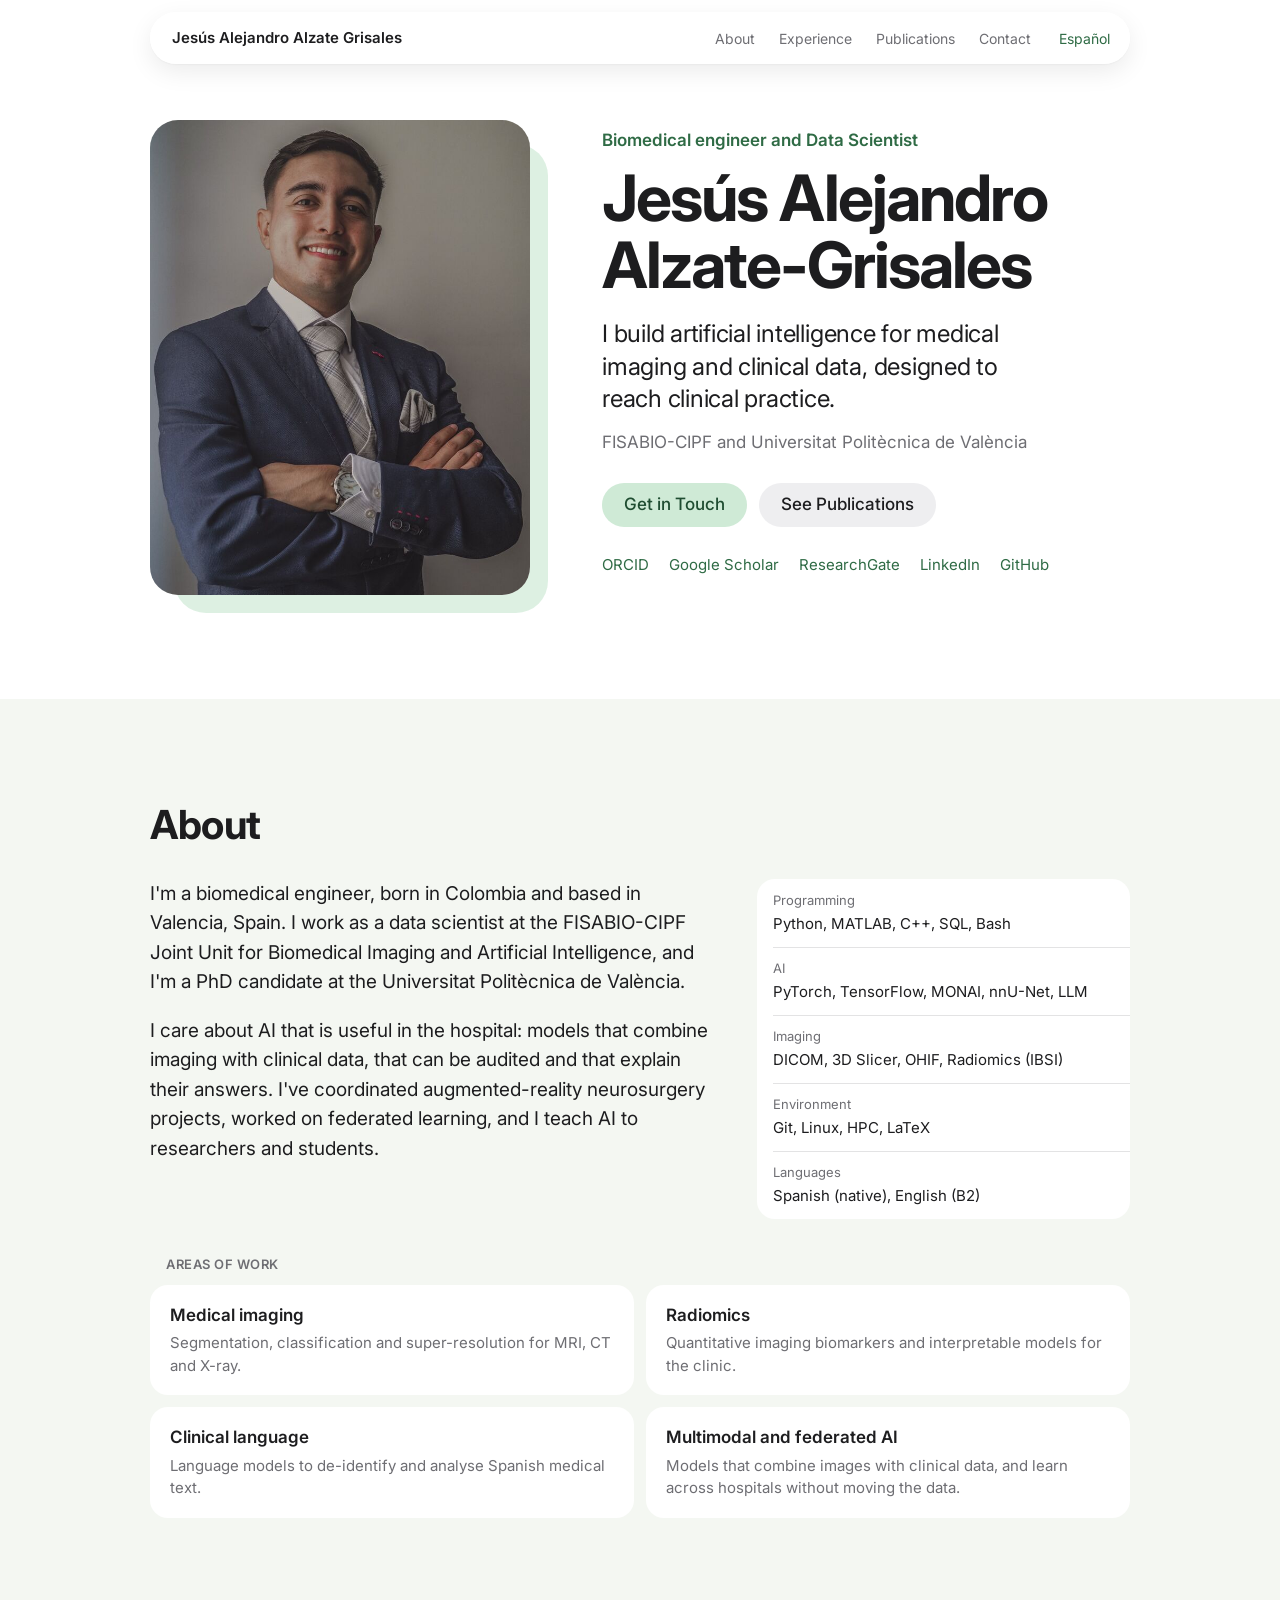
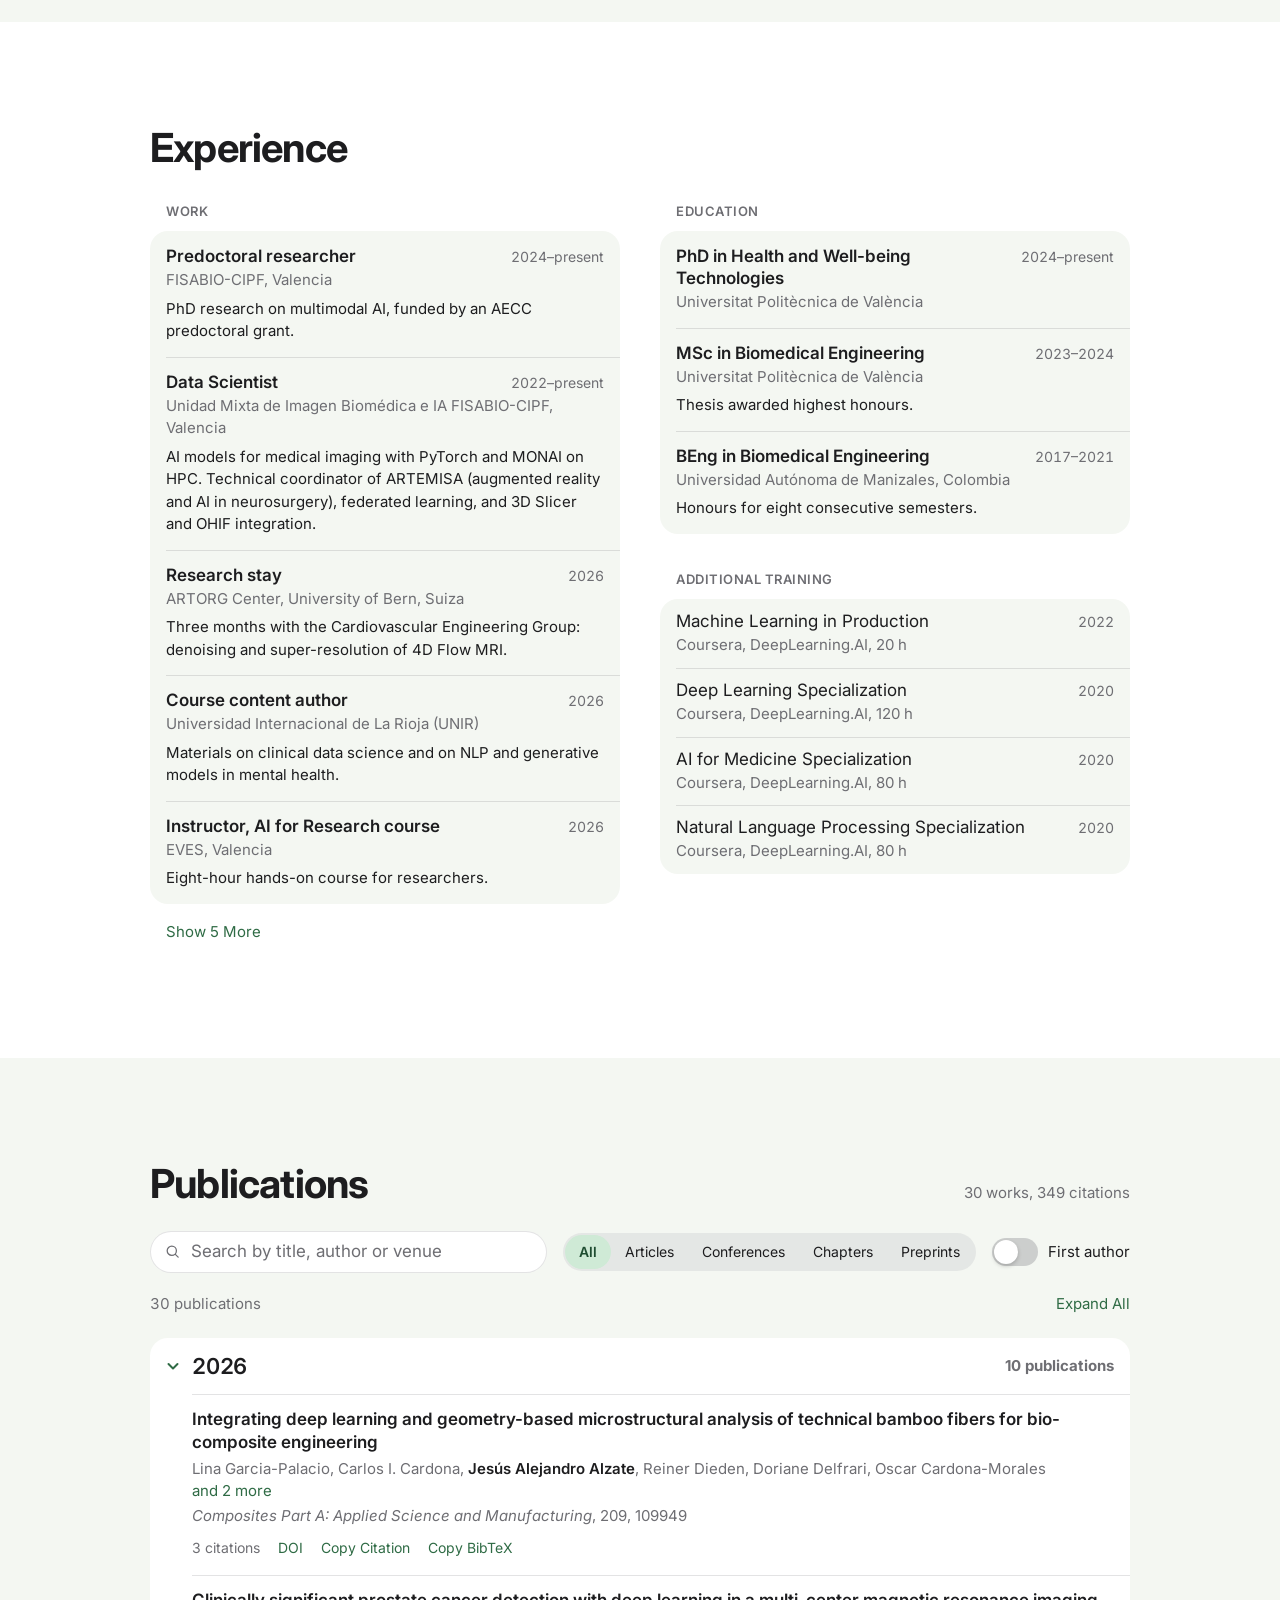
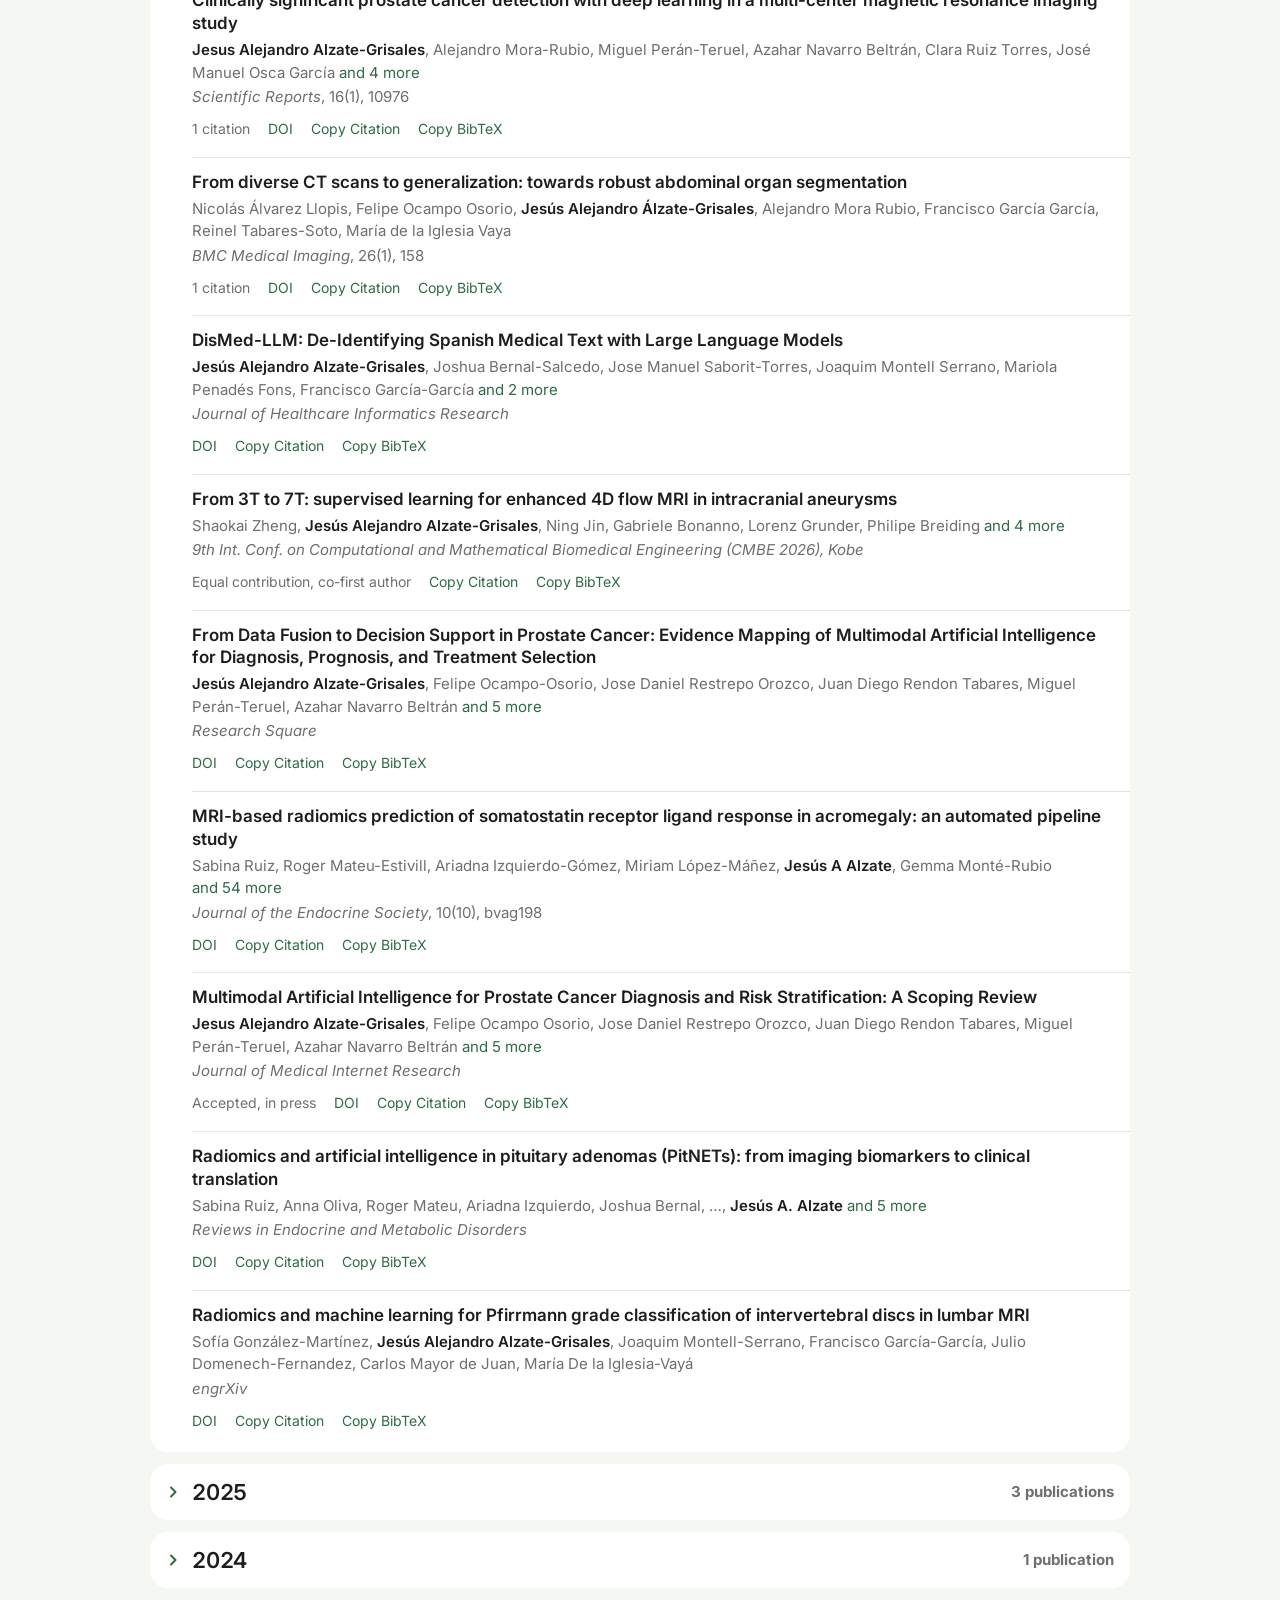
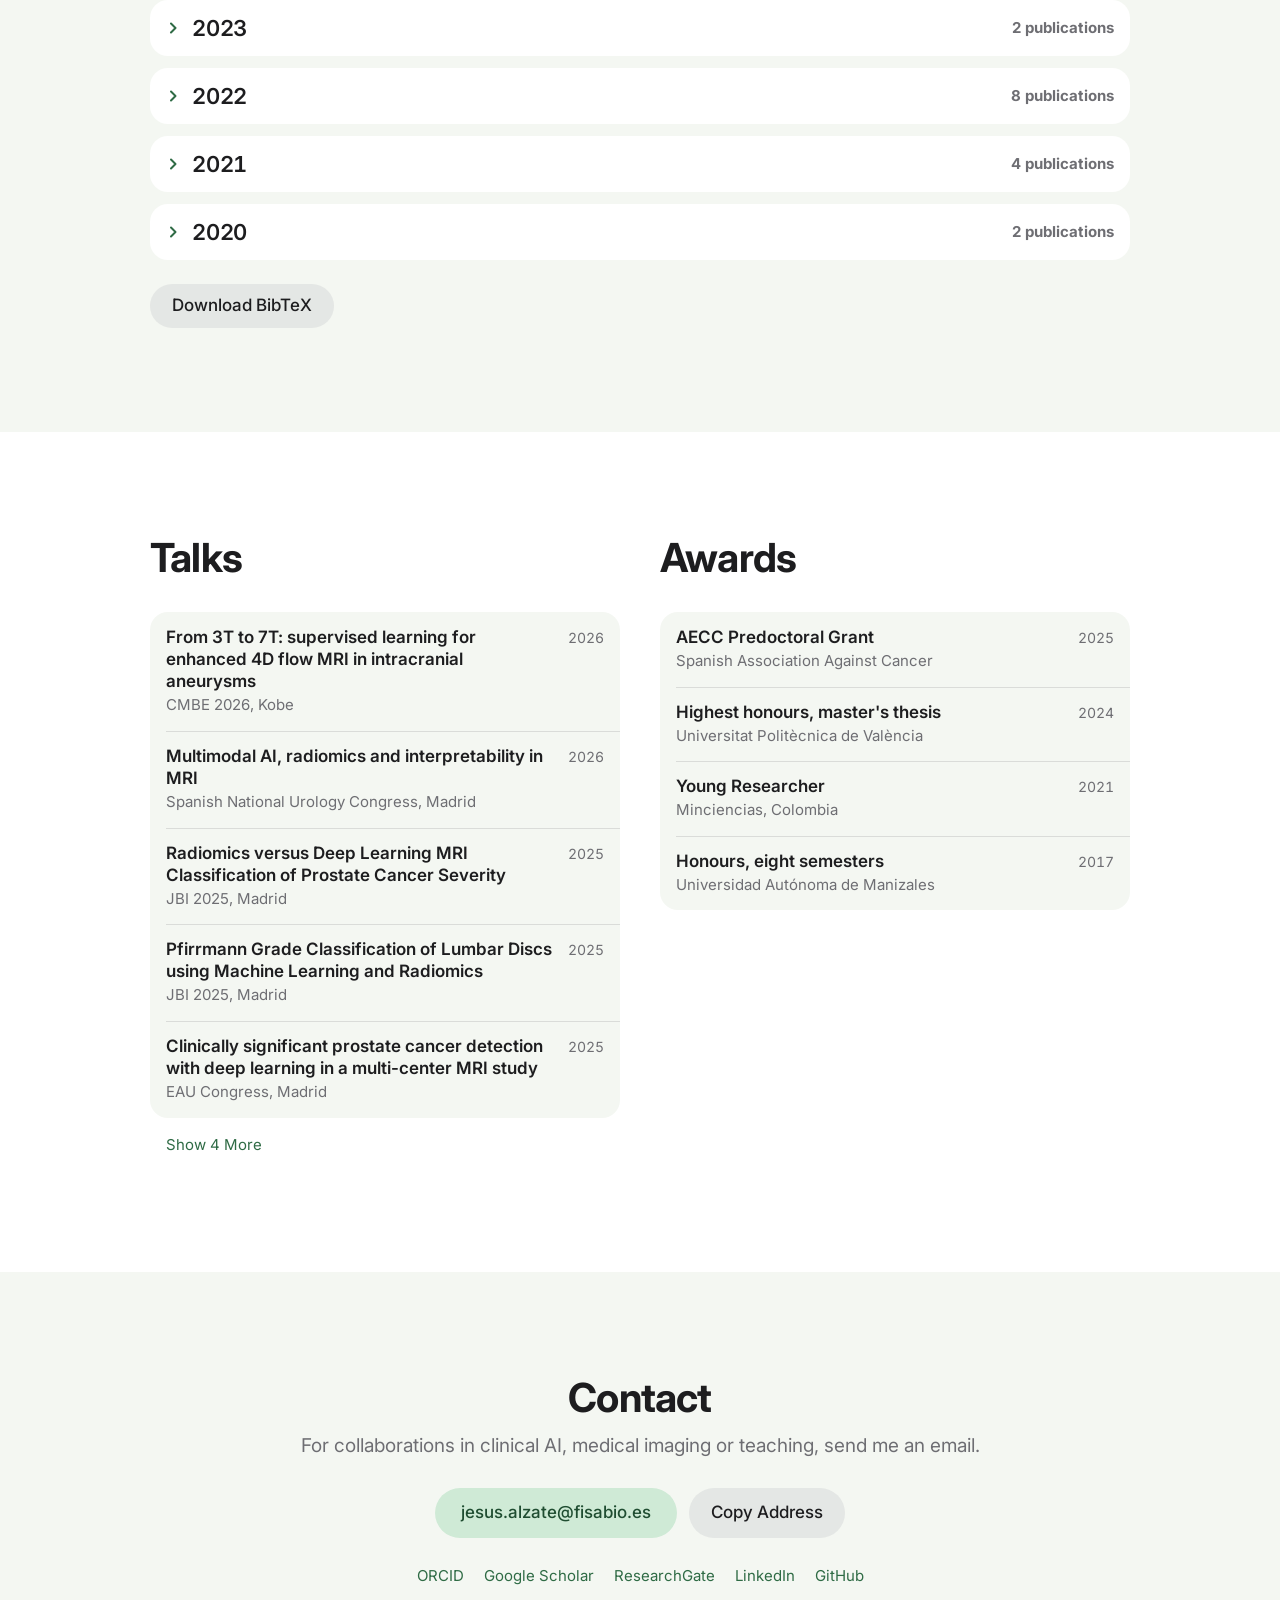
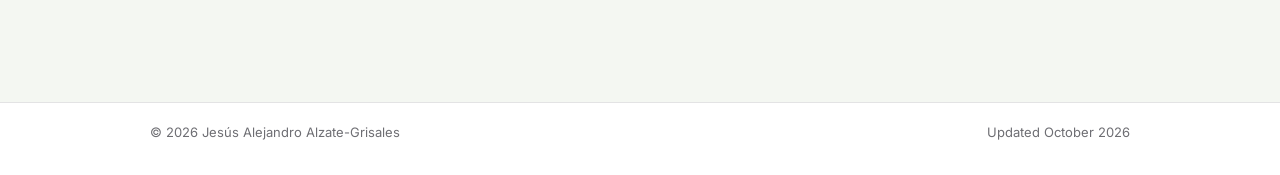
==== index.html @ 868ef1ac "Personal website: bilingual presentation page with publications Static site with collapsible publica" ====
<!doctype html>
<html lang="es">
<head>
  <meta charset="utf-8">
  <meta name="viewport" content="width=device-width, initial-scale=1, viewport-fit=cover">
  <title>Jesús Alejandro Alzate-Grisales</title>
  <meta name="description" content="Ingeniero biomédico e investigador en FISABIO-CIPF y la Universitat Politècnica de València. Inteligencia artificial para imagen médica y datos clínicos.">
  <meta name="color-scheme" content="light dark">
  <meta name="theme-color" content="#f4f7f2" media="(prefers-color-scheme: light)">
  <meta name="theme-color" content="#000000" media="(prefers-color-scheme: dark)">
  <meta property="og:title" content="Jesús Alejandro Alzate-Grisales">
  <meta property="og:description" content="Inteligencia artificial para imagen médica y datos clínicos.">
  <meta property="og:image" content="assets/portrait.jpg">
  <link rel="icon" href="data:image/svg+xml,%3Csvg xmlns='http://www.w3.org/2000/svg' viewBox='0 0 64 64'%3E%3Crect width='64' height='64' rx='14' fill='%23a8dcb5'/%3E%3Ctext x='32' y='42' font-family='-apple-system,Helvetica,Arial' font-size='26' font-weight='600' fill='%230f2b1a' text-anchor='middle'%3EJA%3C/text%3E%3C/svg%3E">
  <link rel="preconnect" href="https://fonts.googleapis.com">
  <link rel="preconnect" href="https://fonts.gstatic.com" crossorigin>
  <link href="https://fonts.googleapis.com/css2?family=Inter:wght@400;500;600;700&display=swap" rel="stylesheet">
  <link rel="stylesheet" href="styles.css?v=3">
</head>
<body>
  <a class="skip" href="#main" data-i18n="skip">Saltar al contenido</a>

  <header class="nav" id="nav">
    <div class="nav__pill">
      <a class="nav__brand" href="#top">Jesús Alejandro Alzate Grisales</a>
      <nav class="nav__links" id="navLinks" aria-label="Secciones" data-i18n-aria="nav.label">
        <a href="#about" data-i18n="nav.about">Sobre mí</a>
        <a href="#experience" data-i18n="nav.experience">Trayectoria</a>
        <a href="#publications" data-i18n="nav.publications">Publicaciones</a>
        <a href="#contact" data-i18n="nav.contact">Contacto</a>
        <button class="lang" id="langToggle" type="button" lang="en">English</button>
      </nav>
      <button class="nav__menu" id="menuToggle" type="button" aria-expanded="false" aria-controls="navLinks">
        <span class="sr" data-i18n="nav.menu">Menú</span>
        <svg viewBox="0 0 24 24" width="22" height="22" aria-hidden="true"><path d="M4 8h16M4 16h16" stroke="currentColor" stroke-width="1.8" stroke-linecap="round"/></svg>
      </button>
    </div>
  </header>

  <main id="main">
    <section class="hero" id="top">
      <div class="wrap hero__grid">
        <figure class="hero__figure">
          <img src="assets/portrait.jpg" width="720" height="930" alt="Retrato de Jesús Alejandro Alzate-Grisales" data-i18n-alt="hero.alt">
        </figure>
        <div class="hero__text">
          <p class="hero__role" data-i18n="hero.role">Ingeniero biomédico y Data Scientist</p>
          <h1>Jesús Alejandro Alzate-Grisales</h1>
          <p class="hero__lede" data-i18n="hero.lede">Desarrollo inteligencia artificial para imagen médica y datos clínicos, pensada para llegar a la práctica.</p>
          <p class="hero__aff" data-i18n="hero.aff">FISABIO-CIPF y Universitat Politècnica de València</p>
          <div class="hero__cta">
            <a class="btn btn--primary" href="#contact" data-i18n="hero.cta1">Contactar</a>
            <a class="btn btn--secondary" href="#publications" data-i18n="hero.cta2">Ver publicaciones</a>
          </div>
          <ul class="profiles" id="heroProfiles"></ul>
        </div>
      </div>
    </section>

    <section class="section section--grouped" id="about">
      <div class="wrap">
        <h2 data-i18n="about.title">Sobre mí</h2>
        <div class="about">
          <div class="about__text">
            <p data-i18n="about.p1">Soy ingeniero biomédico, nací en Colombia y vivo en Valencia. Trabajo como científico de datos en la Unidad Mixta de Imagen Biomédica e Inteligencia Artificial FISABIO-CIPF y hago el doctorado en la Universitat Politècnica de València.</p>
            <p data-i18n="about.p2">Me interesa que la IA sea útil en el hospital: modelos que combinan imagen y datos clínicos, que se pueden auditar y que explican su respuesta. He coordinado proyectos de realidad aumentada en neurocirugía, he trabajado en aprendizaje federado y doy clases de IA a investigadores y estudiantes.</p>
          </div>
          <dl class="skills" id="skills"></dl>
        </div>
        <h3 class="subhead" data-i18n="about.areas">Áreas de trabajo</h3>
        <ul class="areas" id="areas"></ul>
      </div>
    </section>

    <section class="section" id="experience">
      <div class="wrap">
        <h2 data-i18n="exp.title">Trayectoria</h2>
        <div class="columns">
          <div>
            <h3 class="subhead" data-i18n="exp.work">Experiencia</h3>
            <ol class="group" id="workList"></ol>
            <button class="link more" id="workMore" type="button" aria-expanded="false" aria-controls="workList"></button>
          </div>
          <div>
            <h3 class="subhead" data-i18n="exp.education">Formación</h3>
            <ol class="group" id="eduList"></ol>
            <h3 class="subhead" data-i18n="exp.courses">Formación complementaria</h3>
            <ol class="group group--compact" id="courseList"></ol>
          </div>
        </div>
      </div>
    </section>

    <section class="section section--grouped" id="publications">
      <div class="wrap">
        <div class="pubhead">
          <h2 data-i18n="pubs.title">Publicaciones</h2>
          <p class="pubhead__meta" id="pubsSummary"></p>
        </div>

        <div class="toolbar">
          <label class="search">
            <svg viewBox="0 0 24 24" width="17" height="17" aria-hidden="true"><circle cx="11" cy="11" r="6.5" fill="none" stroke="currentColor" stroke-width="1.8"/><path d="M16 16l4 4" stroke="currentColor" stroke-width="1.8" stroke-linecap="round"/></svg>
            <span class="sr" data-i18n="pubs.search">Buscar publicaciones</span>
            <input type="search" id="pubSearch" placeholder="Buscar por título, autor o revista" data-i18n-ph="pubs.searchPh" autocomplete="off">
          </label>
          <div class="seg" role="radiogroup" aria-label="Tipo" data-i18n-aria="pubs.type" id="typeFilter"></div>
          <label class="toggle"><input type="checkbox" id="firstOnly"><span class="toggle__ui" aria-hidden="true"></span><span data-i18n="pubs.first">Primer autor</span></label>
        </div>
        <div class="toolbar__status">
          <span id="pubCount" aria-live="polite"></span>
          <button class="link" id="expandAll" type="button"></button>
        </div>

        <div id="pubYears"></div>
        <p class="empty" id="pubEmpty" hidden data-i18n="pubs.empty">Ninguna publicación coincide. Prueba con otra palabra o quita los filtros.</p>

        <div class="pubfoot">
          <button class="btn btn--secondary" id="exportBib" type="button" data-i18n="pubs.bib">Descargar BibTeX</button>
        </div>
      </div>
    </section>

    <section class="section" id="talks">
      <div class="wrap columns">
        <div>
          <h2 data-i18n="talks.title">Congresos</h2>
          <ol class="group" id="talkList"></ol>
          <button class="link more" id="talksMore" type="button" aria-expanded="false" aria-controls="talkList"></button>
        </div>
        <div>
          <h2 data-i18n="awards.title">Distinciones</h2>
          <ol class="group" id="awardList"></ol>
        </div>
      </div>
    </section>

    <section class="section section--grouped contact" id="contact">
      <div class="wrap contact__inner">
        <h2 data-i18n="contact.title">Contacto</h2>
        <p data-i18n="contact.text">Para colaboraciones en IA clínica, imagen médica o docencia, escríbeme.</p>
        <div class="contact__mail">
          <a class="btn btn--primary btn--large" id="mailLink" href="#"></a>
          <button class="btn btn--secondary" id="copyMail" type="button" data-i18n="contact.copy">Copiar dirección</button>
        </div>
        <ul class="profiles" id="contactProfiles"></ul>
      </div>
    </section>
  </main>

  <footer class="footer">
    <div class="wrap footer__inner">
      <span>© <span id="year"></span> Jesús Alejandro Alzate-Grisales</span>
      <span data-i18n="footer.updated">Actualizado en octubre de 2026</span>
    </div>
  </footer>

  <div class="toast" id="toast" role="status" aria-live="polite"></div>
  <noscript><p class="noscript">La lista de publicaciones necesita JavaScript. Consulta el perfil completo en <a href="https://orcid.org/0000-0003-1021-2050">ORCID</a>.</p></noscript>

  <script src="data/content.js?v=3"></script>
  <script src="data/publications.js?v=3"></script>
  <script src="js/i18n.js?v=3"></script>
  <script src="js/app.js?v=3"></script>
</body>
</html>
---- styles.css ----
/* ---------- Tokens ----------
   Light (WCAG): ink-2 on grouped 4.7:1 · green ink on white 6.3:1, on grouped 5.9:1, on pastel-soft 5.5:1
                 primary button text #1f4d31 on pastel #cfead6 7.6:1
   Dark:         pastel #a8dcb5 on black 13.6:1, on card 11.0:1 · button text #0f2b1a on pastel 9.8:1 */
:root {
  --bg: #ffffff;
  --grouped: #f4f7f2;
  --card: #ffffff;
  --ink: #1d1d1f;
  --ink-2: #6e6e73;
  --separator: rgba(60, 60, 67, 0.14);
  --fill: rgba(118, 118, 128, 0.12);
  --green: #2f6b45;              /* links and text emphasis */
  --pastel: #cfead6;             /* primary action */
  --on-pastel: #1f4d31;
  --pastel-soft: #e3f2e6;        /* secondary action, selection */
  --switch-on: #7cc792;
  --nav-bg: rgba(255, 255, 255, 0.72);
  --nav-shadow: 0 1px 2px rgba(0,0,0,.04), 0 8px 24px rgba(0,0,0,.08);
  --radius: 18px;
  --font: -apple-system, BlinkMacSystemFont, "SF Pro Text", "Inter", "Segoe UI", system-ui, sans-serif;
  --font-display: -apple-system, BlinkMacSystemFont, "SF Pro Display", "Inter", "Segoe UI", system-ui, sans-serif;
  --ease: cubic-bezier(.25, .1, .25, 1);
}
@media (prefers-color-scheme: dark) {
  :root {
    --bg: #000000;
    --grouped: #000000;
    --card: #1c1c1e;
    --ink: #f5f5f7;
    --ink-2: #a1a1a6;
    --separator: rgba(84, 84, 88, 0.6);
    --fill: rgba(118, 118, 128, 0.24);
    --green: #a8dcb5;
    --pastel: #a8dcb5;
    --on-pastel: #0f2b1a;
    --pastel-soft: #22332a;
    --switch-on: #5fae78;
    --nav-bg: rgba(36, 36, 38, 0.72);
    --nav-shadow: 0 0 0 1px rgba(255,255,255,.08), 0 8px 24px rgba(0,0,0,.5);
  }
  .section--grouped { border-top: 1px solid var(--separator); }
}
@media (prefers-contrast: more) {
  :root { --ink-2: var(--ink); --separator: rgba(127, 127, 127, 0.7); }
}

/* ---------- Base ---------- */
*, *::before, *::after { box-sizing: border-box; }
html { scroll-behavior: smooth; scroll-padding-top: 88px; -webkit-text-size-adjust: 100%; }
body {
  margin: 0; background: var(--bg); color: var(--ink);
  font: 400 1.0625rem/1.5 var(--font);           /* 17px body */
  -webkit-font-smoothing: antialiased;
}
img { max-width: 100%; display: block; }
a { color: var(--green); text-decoration: none; }
a:hover { text-decoration: underline; text-underline-offset: 3px; }
button { font: inherit; color: inherit; }
:focus-visible { outline: 3px solid var(--green); outline-offset: 2px; border-radius: 8px; }
h1, h2, h3, h4 { margin: 0; font-family: var(--font-display); color: var(--ink); }
h2 { font-size: clamp(1.9rem, 3.4vw, 2.5rem); font-weight: 700; letter-spacing: -0.02em; line-height: 1.1; margin-bottom: 32px; }
p { margin: 0 0 1em; }
.sr { position: absolute; width: 1px; height: 1px; overflow: hidden; clip: rect(0 0 0 0); white-space: nowrap; }
.skip { position: absolute; left: 16px; top: -60px; z-index: 100; background: var(--pastel); color: var(--on-pastel); padding: 10px 16px; border-radius: 10px; }
.skip:focus { top: 12px; }

.wrap { width: min(980px, 100% - 32px); margin-inline: auto; }
.section { padding: clamp(64px, 9vw, 104px) 0; }
.section--grouped { background: var(--grouped); }
.subhead { font-size: .8125rem; font-weight: 600; color: var(--ink-2); text-transform: uppercase; letter-spacing: .04em; margin: 36px 0 10px 16px; }
.columns { display: grid; grid-template-columns: 1fr 1fr; gap: 0 40px; }
.columns > div > :first-child { margin-top: 0; }
@media (max-width: 760px) { .columns { grid-template-columns: 1fr; } .columns > div + div { margin-top: 48px; } }

/* ---------- Navigation: a floating capsule, the only translucent layer ---------- */
.nav { position: sticky; top: 12px; z-index: 50; height: 0; overflow: visible; }
.nav__pill {
  position: relative; width: min(980px, 100% - 32px); margin: 0 auto; height: 52px;
  display: flex; align-items: center; gap: 4px; padding: 0 8px 0 22px;
  border-radius: 980px; background: var(--nav-bg); box-shadow: var(--nav-shadow);
  -webkit-backdrop-filter: saturate(180%) blur(20px); backdrop-filter: saturate(180%) blur(20px);
}
@media (prefers-reduced-transparency: reduce) { .nav__pill { background: var(--card); -webkit-backdrop-filter: none; backdrop-filter: none; } }
.nav__brand { font-weight: 600; color: var(--ink); font-size: .9375rem; margin-right: auto; white-space: nowrap; overflow: hidden; text-overflow: ellipsis; }
.nav__brand:hover { text-decoration: none; }
.nav__links { display: flex; align-items: center; }
.nav__links a, .lang {
  display: inline-flex; align-items: center; min-height: 40px; padding: 0 12px; border-radius: 980px;
  color: var(--ink-2); font-size: .875rem; white-space: nowrap;
}
.nav__links a:hover { color: var(--ink); text-decoration: none; }
.nav__links a[aria-current] { color: var(--on-pastel); background: var(--pastel); }
.lang { border: 0; background: none; cursor: pointer; color: var(--green); margin-left: 4px; }
.lang:hover { background: var(--pastel-soft); }
.nav__menu { display: none; width: 44px; height: 44px; border: 0; background: none; cursor: pointer; place-items: center; border-radius: 50%; }
.nav__menu:hover { background: var(--fill); }
@media (max-width: 820px) {
  .nav__menu { display: grid; }
  .nav__pill { padding-left: 18px; }
  .nav__links {
    position: absolute; top: calc(100% + 8px); left: 0; right: 0; flex-direction: column; align-items: stretch;
    background: var(--card); border-radius: 22px; box-shadow: var(--nav-shadow); padding: 8px;
    display: none;
  }
  .nav__links.is-open { display: flex; }
  .nav__links a, .lang { font-size: 1.0625rem; min-height: 48px; padding: 0 16px; border-radius: 14px; color: var(--ink); margin: 0; }
  .lang { color: var(--green); }
}

/* ---------- Controls ---------- */
.btn {
  display: inline-flex; align-items: center; justify-content: center;
  min-height: 44px; padding: 0 22px; border-radius: 980px; border: 0; cursor: pointer;
  font-size: 1.0625rem; font-weight: 500; text-decoration: none !important; transition: filter .15s;
}
.btn:hover { filter: brightness(.96); }
.btn--primary { background: var(--pastel); color: var(--on-pastel); }
.btn--secondary { background: var(--fill); color: var(--ink); }
.btn--large { min-height: 50px; padding: 0 26px; }
.link { background: none; border: 0; color: var(--green); cursor: pointer; padding: 0; min-height: 44px; font-size: .9375rem; }
.link:hover { text-decoration: underline; text-underline-offset: 3px; }
.more { margin: 6px 0 0 16px; }

.seg { display: inline-flex; padding: 2px; border-radius: 980px; background: var(--fill); max-width: 100%; overflow-x: auto; scrollbar-width: none; }
.seg::-webkit-scrollbar { display: none; }
.seg button {
  border: 0; background: none; cursor: pointer; white-space: nowrap; min-height: 34px; padding: 0 14px;
  border-radius: 980px; font-size: .875rem; color: var(--ink);
}
.seg button[aria-checked="true"] { background: var(--pastel); color: var(--on-pastel); font-weight: 600; }

.toggle { display: inline-flex; align-items: center; gap: 10px; min-height: 44px; cursor: pointer; font-size: .9375rem; }
.toggle input { position: absolute; opacity: 0; width: 1px; height: 1px; }
.toggle__ui { width: 46px; height: 28px; border-radius: 28px; background: rgba(120, 120, 128, 0.32); position: relative; flex: none; transition: background .2s; }
.toggle__ui::after { content: ""; position: absolute; top: 2px; left: 2px; width: 24px; height: 24px; border-radius: 50%; background: #fff; box-shadow: 0 2px 4px rgba(0,0,0,.2); transition: transform .2s var(--ease); }
.toggle input:checked + .toggle__ui { background: var(--switch-on); }
.toggle input:checked + .toggle__ui::after { transform: translateX(18px); }
.toggle input:focus-visible + .toggle__ui { outline: 3px solid var(--green); outline-offset: 2px; }

/* ---------- Hero ---------- */
.hero { padding: 120px 0 clamp(64px, 9vw, 104px); }
.hero__grid { display: grid; grid-template-columns: minmax(260px, 380px) 1fr; gap: clamp(32px, 6vw, 72px); align-items: center; }
.hero__figure { margin: 0; position: relative; }
.hero__figure::before {                       /* soft pastel plate behind the portrait */
  content: ""; position: absolute; inset: 24px -18px -18px 24px; border-radius: 32px; background: var(--pastel); opacity: .7;
}
.hero__figure img { position: relative; width: 100%; height: auto; aspect-ratio: 4 / 5; object-fit: cover; object-position: 50% 18%; border-radius: 28px; background: var(--grouped); }
.hero__role { margin: 0 0 12px; font-size: 1.0625rem; font-weight: 600; color: var(--green); }
.hero h1 { font-size: clamp(2.5rem, 5.4vw, 4rem); font-weight: 700; letter-spacing: -0.03em; line-height: 1.04; }
.hero__lede { margin: 20px 0 0; font-size: clamp(1.25rem, 2.1vw, 1.5rem); line-height: 1.35; letter-spacing: -0.01em; max-width: 30ch; }
.hero__aff { margin: 14px 0 0; color: var(--ink-2); }
.hero__cta { display: flex; flex-wrap: wrap; gap: 12px; margin: 28px 0 16px; }
@media (max-width: 760px) {
  .hero { padding-top: 96px; }
  .hero__grid { grid-template-columns: 1fr; }
  .hero__figure { max-width: 300px; }
}

.profiles { list-style: none; padding: 0; margin: 0 0 0 -8px; display: flex; flex-wrap: wrap; gap: 0 4px; }
.profiles a { display: inline-flex; align-items: center; min-height: 44px; padding: 0 8px; font-size: .9375rem; }
.contact .profiles { justify-content: center; margin: 0; }

/* ---------- Grouped lists (inset grouped style) ---------- */
.group { list-style: none; margin: 0; padding: 0; background: var(--card); border-radius: var(--radius); overflow: hidden; }
.section:not(.section--grouped) .group { background: var(--grouped); }
@media (prefers-color-scheme: dark) { .section:not(.section--grouped) .group { background: var(--card); } }
.group li { padding: 14px 16px; position: relative; }
.group li + li::before { content: ""; position: absolute; top: 0; left: 16px; right: 0; border-top: 1px solid var(--separator); }
.group li[hidden] { display: none; }
.item__top { display: flex; justify-content: space-between; gap: 16px; align-items: baseline; }
.item__title { font-weight: 600; line-height: 1.3; }
.item__when { font-size: .875rem; color: var(--ink-2); white-space: nowrap; font-variant-numeric: tabular-nums; }
.item__org { font-size: .9375rem; color: var(--ink-2); margin-top: 2px; }
.item__text { font-size: .9375rem; margin: 6px 0 0; }
.group--compact li { padding: 11px 16px; }
.group--compact .item__title { font-weight: 400; }

/* ---------- About ---------- */
.about { display: grid; grid-template-columns: 1.5fr 1fr; gap: 24px 48px; align-items: start; }
.about__text p { font-size: 1.1875rem; line-height: 1.55; max-width: 60ch; }
.skills { margin: 0; background: var(--card); border-radius: var(--radius); }
.skills div { padding: 12px 16px; position: relative; }
.skills div + div::before { content: ""; position: absolute; top: 0; left: 16px; right: 0; border-top: 1px solid var(--separator); }
.skills dt { font-size: .8125rem; color: var(--ink-2); }
.skills dd { margin: 2px 0 0; font-size: .9375rem; }
@media (max-width: 760px) { .about { grid-template-columns: 1fr; } }
.areas { list-style: none; margin: 0; padding: 0; display: grid; grid-template-columns: repeat(2, 1fr); gap: 12px; }
.areas li { background: var(--card); border-radius: var(--radius); padding: 18px 20px; }
.areas h4 { margin: 0 0 4px; font-size: 1.0625rem; font-weight: 600; }
.areas p { margin: 0; font-size: .9375rem; color: var(--ink-2); }
@media (max-width: 600px) { .areas { grid-template-columns: 1fr; } }

/* ---------- Publications ---------- */
.pubhead { display: flex; flex-wrap: wrap; justify-content: space-between; align-items: baseline; gap: 8px 24px; margin-bottom: 24px; }
.pubhead h2 { margin: 0; }
.pubhead__meta { margin: 0; color: var(--ink-2); font-size: .9375rem; }
.toolbar { display: flex; flex-wrap: wrap; align-items: center; gap: 12px 16px; }
.search { flex: 1 1 260px; display: flex; align-items: center; gap: 8px; background: var(--card); border-radius: 980px; padding: 0 14px; color: var(--ink-2); box-shadow: inset 0 0 0 1px var(--separator); }
.search input { flex: 1; min-width: 0; border: 0; background: none; outline: none; min-height: 42px; font: inherit; font-size: 1.0625rem; color: var(--ink); }
.search input::placeholder { color: var(--ink-2); }
.search:focus-within { outline: 3px solid var(--green); outline-offset: 1px; }
.toolbar__status { display: flex; justify-content: space-between; align-items: center; gap: 12px; margin: 8px 0 12px; color: var(--ink-2); font-size: .9375rem; font-variant-numeric: tabular-nums; }

.year { background: var(--card); border-radius: var(--radius); margin-bottom: 12px; overflow: hidden; }
.year__head {
  all: unset; box-sizing: border-box; width: 100%; cursor: pointer; display: flex; align-items: center; gap: 12px;
  min-height: 56px; padding: 0 16px;
}
.year__head:focus-visible { outline: 3px solid var(--green); outline-offset: -3px; border-radius: var(--radius); }
.chev { width: 14px; height: 14px; color: var(--green); flex: none; transition: transform .2s var(--ease); }
.year__head[aria-expanded="true"] .chev { transform: rotate(90deg); }
.year__label { font: 600 1.375rem/1 var(--font-display); letter-spacing: -0.01em; font-variant-numeric: tabular-nums; }
.year__count { margin-left: auto; color: var(--ink-2); font-size: .9375rem; }
.year__body { list-style: none; margin: 0; padding: 0 0 4px; }
.year__body[hidden] { display: none; }

.pub { padding: 14px 16px 10px 42px; position: relative; }
.pub::before { content: ""; position: absolute; top: 0; left: 42px; right: 0; border-top: 1px solid var(--separator); }
.pub__title { font-size: 1.0625rem; font-weight: 600; line-height: 1.35; margin: 0; }
.pub__title a { color: var(--ink); }
.pub__title a:hover { color: var(--green); }
.pub__authors { margin: 4px 0 0; font-size: .9375rem; color: var(--ink-2); }
.pub__authors strong { color: var(--ink); font-weight: 600; }
.pub__authors button { background: none; border: 0; padding: 0; color: var(--green); cursor: pointer; font-size: inherit; }
.pub__venue { margin: 2px 0 0; font-size: .9375rem; color: var(--ink-2); }
.pub__meta { display: flex; flex-wrap: wrap; align-items: center; gap: 0 18px; margin-top: 2px; font-size: .875rem; color: var(--ink-2); }
.pub__meta .link { display: inline-flex; align-items: center; font-size: .875rem; min-height: 36px; }
@media (max-width: 560px) { .pub { padding-left: 16px; } .pub::before { left: 16px; } }

.empty { text-align: center; color: var(--ink-2); padding: 40px 0; }
.pubfoot { margin-top: 24px; }

/* ---------- Contact & footer ---------- */
.contact { text-align: center; }
.contact h2 { margin-bottom: 12px; }
.contact__inner p { color: var(--ink-2); font-size: 1.1875rem; margin: 0; }
.contact__mail { display: flex; flex-wrap: wrap; justify-content: center; gap: 12px; margin: 28px 0 16px; }
.footer { padding: 20px 0 32px; font-size: .8125rem; color: var(--ink-2); border-top: 1px solid var(--separator); }
.footer__inner { display: flex; flex-wrap: wrap; justify-content: space-between; gap: 8px; }
.noscript { text-align: center; padding: 16px; }

.toast {
  position: fixed; left: 50%; bottom: 24px; transform: translateX(-50%); opacity: 0; pointer-events: none; z-index: 90;
  background: var(--ink); color: var(--bg); padding: 10px 18px; border-radius: 980px; font-size: .9375rem;
  transition: opacity .2s; max-width: calc(100% - 32px);
}
.toast.is-on { opacity: 1; }

@media (prefers-reduced-motion: reduce) {
  html { scroll-behavior: auto; }
  *, *::before, *::after { transition-duration: .01ms !important; }
}
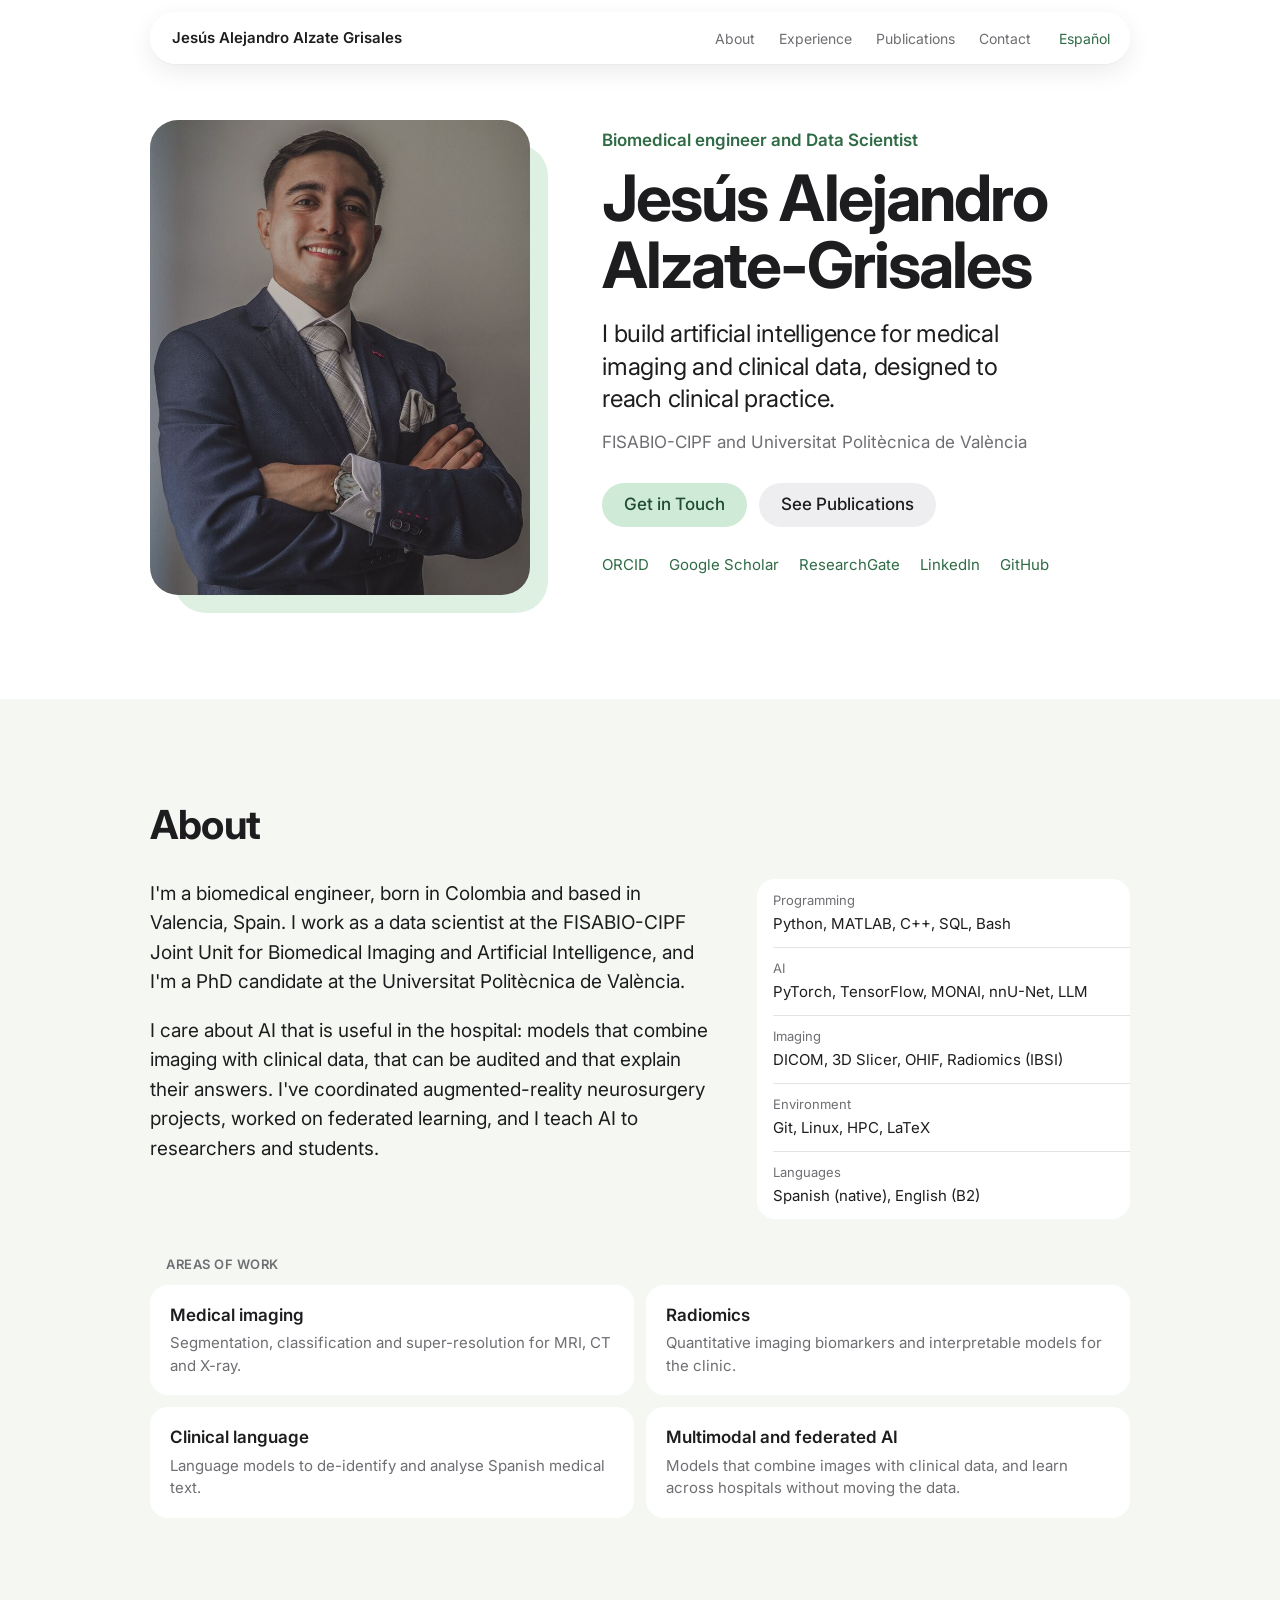
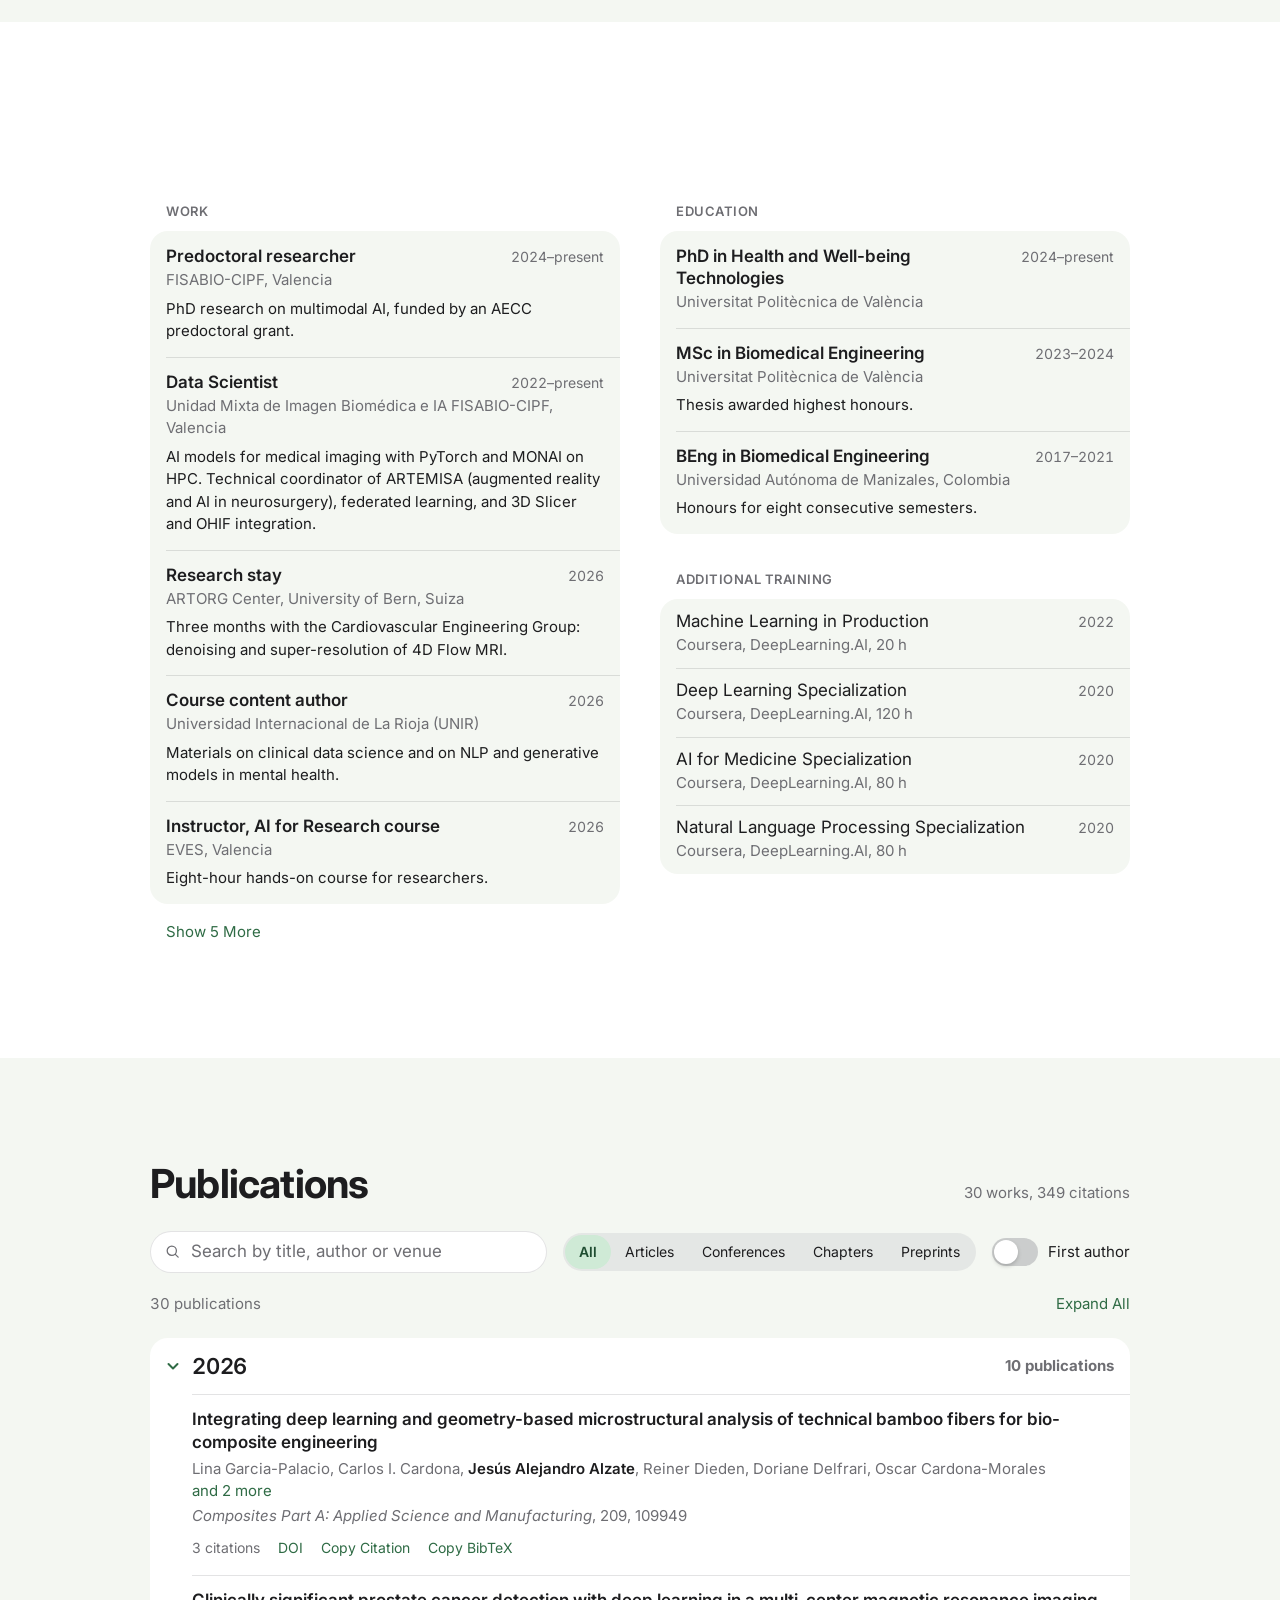
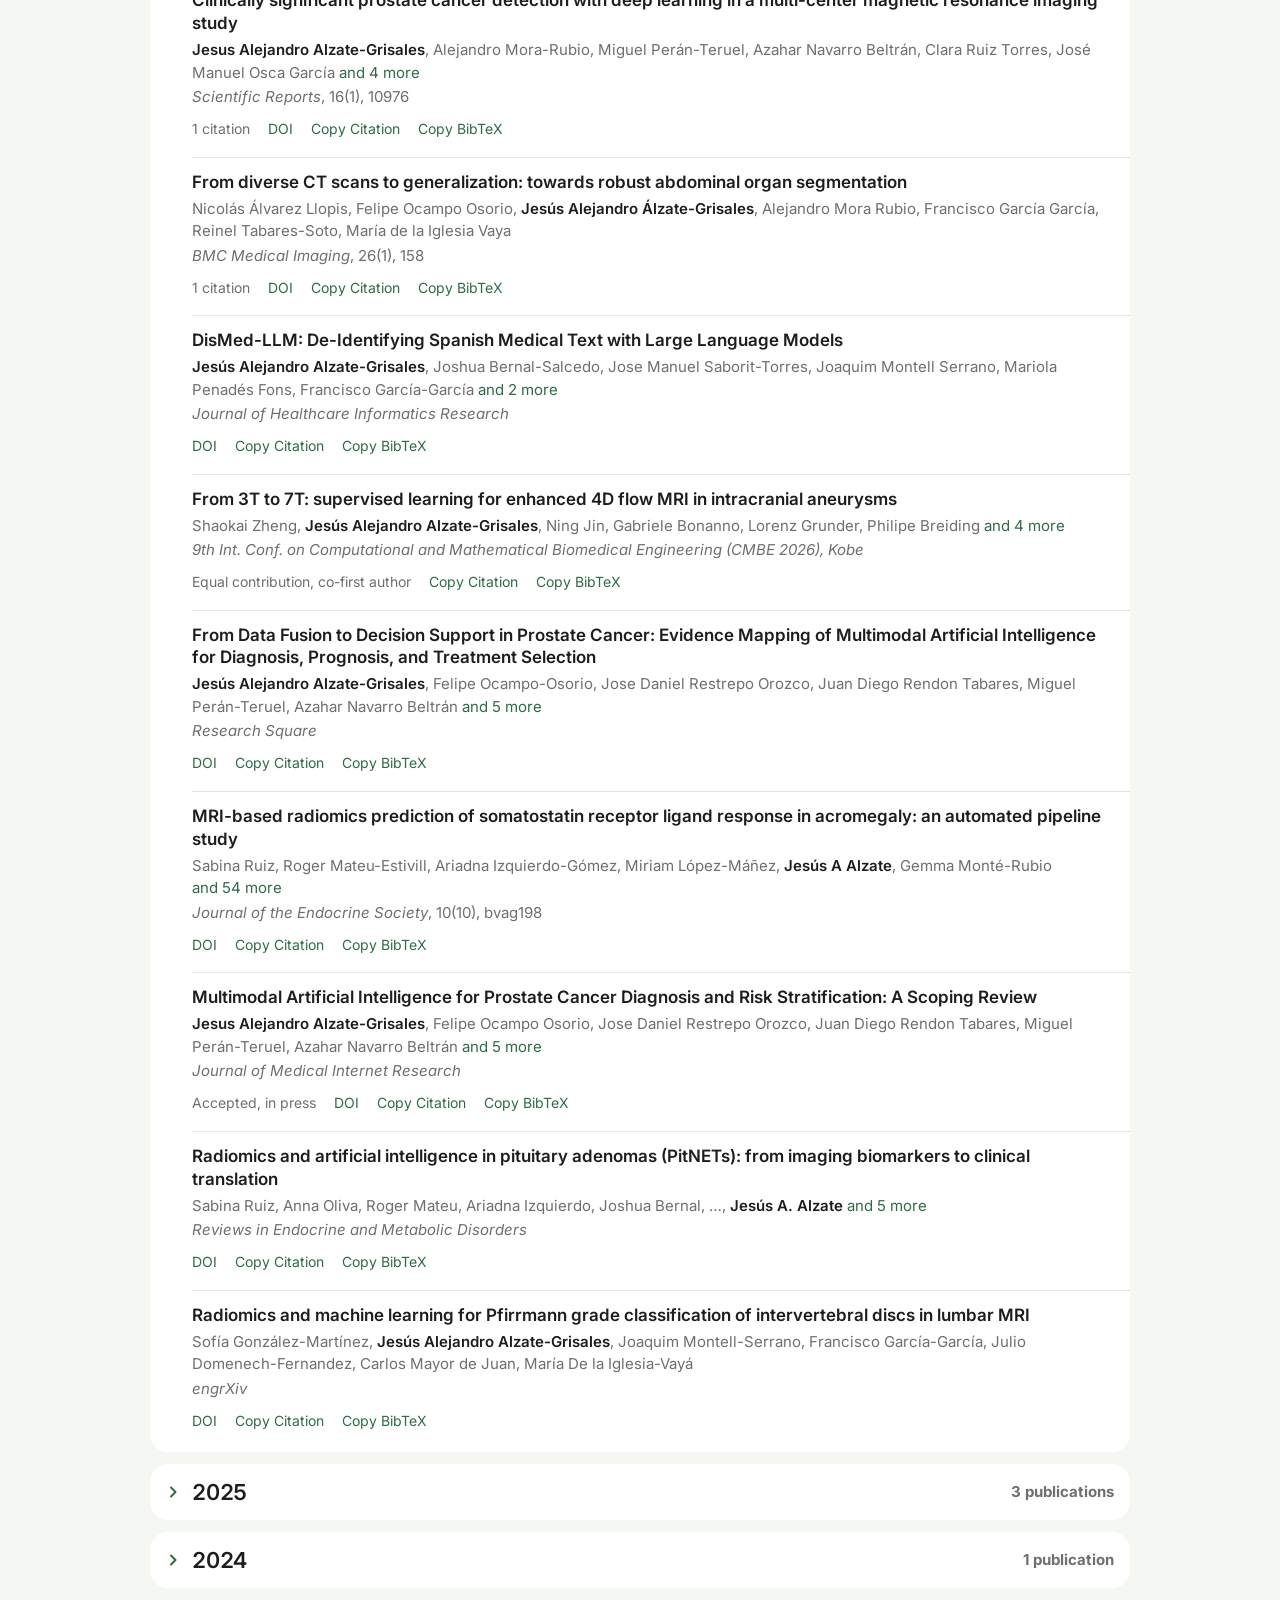
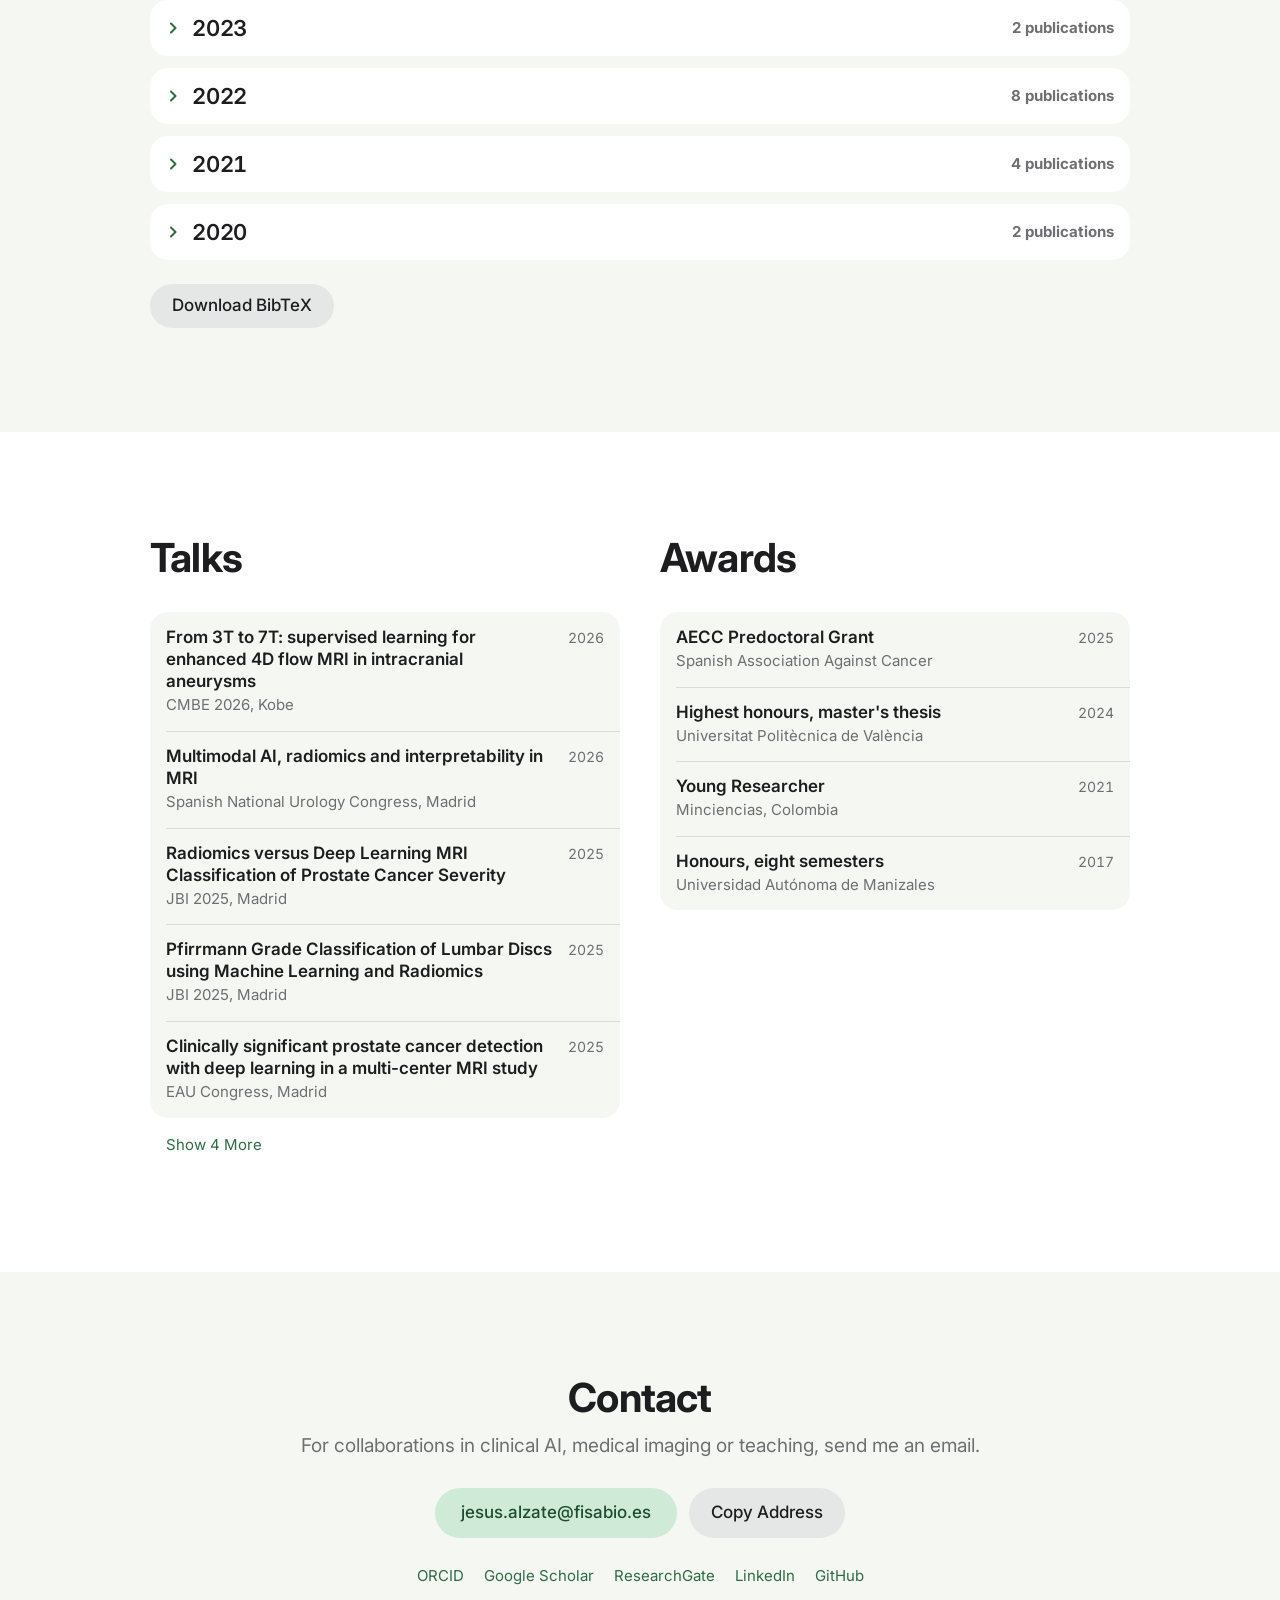
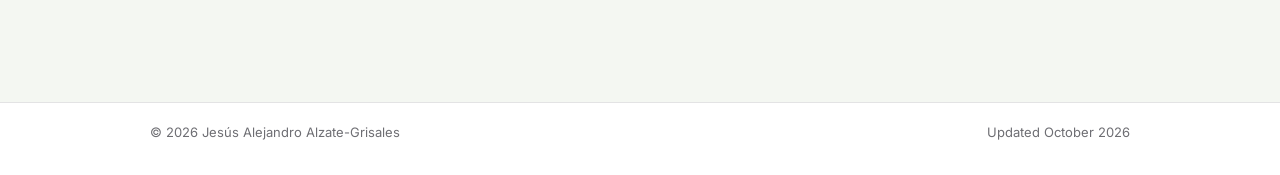
==== commit 11ec4b99: "Add scroll reveal, hero entrance and subtle motion Co-Authored-By: Claude Opus 5.5 <noreply@anthropi" ====
--- a/index.html
+++ b/index.html
@@ -15,7 +15,7 @@
   <link rel="preconnect" href="https://fonts.googleapis.com">
   <link rel="preconnect" href="https://fonts.gstatic.com" crossorigin>
   <link href="https://fonts.googleapis.com/css2?family=Inter:wght@400;500;600;700&display=swap" rel="stylesheet">
-  <link rel="stylesheet" href="styles.css?v=3">
+  <link rel="stylesheet" href="styles.css?v=4">
 </head>
 <body>
   <a class="skip" href="#main" data-i18n="skip">Saltar al contenido</a>
@@ -59,33 +59,33 @@
 
     <section class="section section--grouped" id="about">
       <div class="wrap">
-        <h2 data-i18n="about.title">Sobre mí</h2>
+        <h2 class="reveal" data-i18n="about.title">Sobre mí</h2>
         <div class="about">
-          <div class="about__text">
+          <div class="about__text reveal">
             <p data-i18n="about.p1">Soy ingeniero biomédico, nací en Colombia y vivo en Valencia. Trabajo como científico de datos en la Unidad Mixta de Imagen Biomédica e Inteligencia Artificial FISABIO-CIPF y hago el doctorado en la Universitat Politècnica de València.</p>
             <p data-i18n="about.p2">Me interesa que la IA sea útil en el hospital: modelos que combinan imagen y datos clínicos, que se pueden auditar y que explican su respuesta. He coordinado proyectos de realidad aumentada en neurocirugía, he trabajado en aprendizaje federado y doy clases de IA a investigadores y estudiantes.</p>
           </div>
-          <dl class="skills" id="skills"></dl>
+          <dl class="skills stagger" id="skills"></dl>
         </div>
-        <h3 class="subhead" data-i18n="about.areas">Áreas de trabajo</h3>
-        <ul class="areas" id="areas"></ul>
+        <h3 class="subhead reveal" data-i18n="about.areas">Áreas de trabajo</h3>
+        <ul class="areas stagger" id="areas"></ul>
       </div>
     </section>
 
     <section class="section" id="experience">
       <div class="wrap">
-        <h2 data-i18n="exp.title">Trayectoria</h2>
+        <h2 class="reveal" data-i18n="exp.title">Trayectoria</h2>
         <div class="columns">
           <div>
-            <h3 class="subhead" data-i18n="exp.work">Experiencia</h3>
-            <ol class="group" id="workList"></ol>
+            <h3 class="subhead reveal" data-i18n="exp.work">Experiencia</h3>
+            <ol class="group stagger" id="workList"></ol>
             <button class="link more" id="workMore" type="button" aria-expanded="false" aria-controls="workList"></button>
           </div>
           <div>
-            <h3 class="subhead" data-i18n="exp.education">Formación</h3>
-            <ol class="group" id="eduList"></ol>
-            <h3 class="subhead" data-i18n="exp.courses">Formación complementaria</h3>
-            <ol class="group group--compact" id="courseList"></ol>
+            <h3 class="subhead reveal" data-i18n="exp.education">Formación</h3>
+            <ol class="group stagger" id="eduList"></ol>
+            <h3 class="subhead reveal" data-i18n="exp.courses">Formación complementaria</h3>
+            <ol class="group group--compact stagger" id="courseList"></ol>
           </div>
         </div>
       </div>
@@ -93,12 +93,12 @@
 
     <section class="section section--grouped" id="publications">
       <div class="wrap">
-        <div class="pubhead">
+        <div class="pubhead reveal">
           <h2 data-i18n="pubs.title">Publicaciones</h2>
           <p class="pubhead__meta" id="pubsSummary"></p>
         </div>
 
-        <div class="toolbar">
+        <div class="toolbar reveal">
           <label class="search">
             <svg viewBox="0 0 24 24" width="17" height="17" aria-hidden="true"><circle cx="11" cy="11" r="6.5" fill="none" stroke="currentColor" stroke-width="1.8"/><path d="M16 16l4 4" stroke="currentColor" stroke-width="1.8" stroke-linecap="round"/></svg>
             <span class="sr" data-i18n="pubs.search">Buscar publicaciones</span>
@@ -112,7 +112,7 @@
           <button class="link" id="expandAll" type="button"></button>
         </div>
 
-        <div id="pubYears"></div>
+        <div class="stagger" id="pubYears"></div>
         <p class="empty" id="pubEmpty" hidden data-i18n="pubs.empty">Ninguna publicación coincide. Prueba con otra palabra o quita los filtros.</p>
 
         <div class="pubfoot">
@@ -124,19 +124,19 @@
     <section class="section" id="talks">
       <div class="wrap columns">
         <div>
-          <h2 data-i18n="talks.title">Congresos</h2>
-          <ol class="group" id="talkList"></ol>
+          <h2 class="reveal" data-i18n="talks.title">Congresos</h2>
+          <ol class="group stagger" id="talkList"></ol>
           <button class="link more" id="talksMore" type="button" aria-expanded="false" aria-controls="talkList"></button>
         </div>
         <div>
-          <h2 data-i18n="awards.title">Distinciones</h2>
-          <ol class="group" id="awardList"></ol>
+          <h2 class="reveal" data-i18n="awards.title">Distinciones</h2>
+          <ol class="group stagger" id="awardList"></ol>
         </div>
       </div>
     </section>
 
     <section class="section section--grouped contact" id="contact">
-      <div class="wrap contact__inner">
+      <div class="wrap contact__inner reveal">
         <h2 data-i18n="contact.title">Contacto</h2>
         <p data-i18n="contact.text">Para colaboraciones en IA clínica, imagen médica o docencia, escríbeme.</p>
         <div class="contact__mail">
@@ -158,9 +158,9 @@
   <div class="toast" id="toast" role="status" aria-live="polite"></div>
   <noscript><p class="noscript">La lista de publicaciones necesita JavaScript. Consulta el perfil completo en <a href="https://orcid.org/0000-0003-1021-2050">ORCID</a>.</p></noscript>
 
-  <script src="data/content.js?v=3"></script>
-  <script src="data/publications.js?v=3"></script>
-  <script src="js/i18n.js?v=3"></script>
-  <script src="js/app.js?v=3"></script>
+  <script src="data/content.js?v=4"></script>
+  <script src="data/publications.js?v=4"></script>
+  <script src="js/i18n.js?v=4"></script>
+  <script src="js/app.js?v=4"></script>
 </body>
 </html>
--- a/styles.css
+++ b/styles.css
@@ -21,6 +21,7 @@
   --font: -apple-system, BlinkMacSystemFont, "SF Pro Text", "Inter", "Segoe UI", system-ui, sans-serif;
   --font-display: -apple-system, BlinkMacSystemFont, "SF Pro Display", "Inter", "Segoe UI", system-ui, sans-serif;
   --ease: cubic-bezier(.25, .1, .25, 1);
+  --ease-out: cubic-bezier(.16, 1, .3, 1);
 }
 @media (prefers-color-scheme: dark) {
   :root {
@@ -247,7 +248,51 @@
 }
 .toast.is-on { opacity: 1; }
 
+/* ---------- Motion ----------
+   Entrance on load, reveal on scroll, short and once. Reduced motion turns all of it off. */
+@keyframes rise { from { opacity: 0; transform: translate3d(0, 18px, 0); } }
+@keyframes plate { from { opacity: 0; transform: translate3d(-24px, -24px, 0) scale(.96); } }
+@keyframes settle { from { opacity: 0; transform: scale(1.04); } }
+
+.hero__figure img { animation: settle .9s var(--ease-out) both; }
+.hero__figure::before { animation: plate 1s .15s var(--ease-out) both; transform: translate3d(0, var(--py, 0px), 0); }
+.hero__text > * { animation: rise .7s var(--ease-out) both; }
+.hero__text > :nth-child(1) { animation-delay: .1s; }
+.hero__text > :nth-child(2) { animation-delay: .18s; }
+.hero__text > :nth-child(3) { animation-delay: .26s; }
+.hero__text > :nth-child(4) { animation-delay: .32s; }
+.hero__text > :nth-child(5) { animation-delay: .38s; }
+.hero__text > :nth-child(6) { animation-delay: .44s; }
+.nav__pill { animation: rise .6s var(--ease-out) both; transition: box-shadow .3s, background .3s; }
+.nav.is-scrolled .nav__pill { box-shadow: var(--nav-shadow), 0 12px 32px rgba(0,0,0,.06); }
+
+/* single blocks */
+.js .reveal { transition: opacity .7s var(--ease-out), transform .7s var(--ease-out); }
+.js .reveal:not(.is-in) { opacity: 0; transform: translate3d(0, 28px, 0); }
+/* lists: the children arrive one after another */
+.js .stagger > * { transition: opacity .6s var(--ease-out), transform .6s var(--ease-out); transition-delay: calc(min(var(--i, 0), 8) * 60ms); }
+.js .stagger:not(.is-in) > * { opacity: 0; transform: translate3d(0, 20px, 0); }
+.stagger > :nth-child(2) { --i: 1; } .stagger > :nth-child(3) { --i: 2; } .stagger > :nth-child(4) { --i: 3; }
+.stagger > :nth-child(5) { --i: 4; } .stagger > :nth-child(6) { --i: 5; } .stagger > :nth-child(7) { --i: 6; }
+.stagger > :nth-child(8) { --i: 7; } .stagger > :nth-child(n+9) { --i: 8; }
+.js dl.stagger > * { transition-delay: calc(min(var(--i, 0), 8) * 30ms); }
+
+/* opening a year, or showing more rows */
+.is-opening > li { animation: rise .45s var(--ease-out) both; }
+.is-opening > li:nth-child(2) { animation-delay: 40ms; } .is-opening > li:nth-child(3) { animation-delay: 80ms; }
+.is-opening > li:nth-child(4) { animation-delay: 120ms; } .is-opening > li:nth-child(n+5) { animation-delay: 160ms; }
+
+/* light physicality on cards and buttons */
+.areas li { transition: transform .3s var(--ease-out), box-shadow .3s var(--ease-out); }
+@media (hover: hover) {
+  .areas li:hover { transform: translateY(-3px); box-shadow: 0 10px 28px rgba(0,0,0,.07); }
+}
+.btn { transition: filter .15s, transform .15s var(--ease-out); }
+.btn:active { transform: scale(.97); }
+
 @media (prefers-reduced-motion: reduce) {
   html { scroll-behavior: auto; }
-  *, *::before, *::after { transition-duration: .01ms !important; }
-}
+  *, *::before, *::after { transition-duration: .01ms !important; transition-delay: 0s !important; animation: none !important; }
+  .js .reveal:not(.is-in), .js .stagger:not(.is-in) > * { opacity: 1; transform: none; }
+  .hero__figure::before { transform: none; }
+}
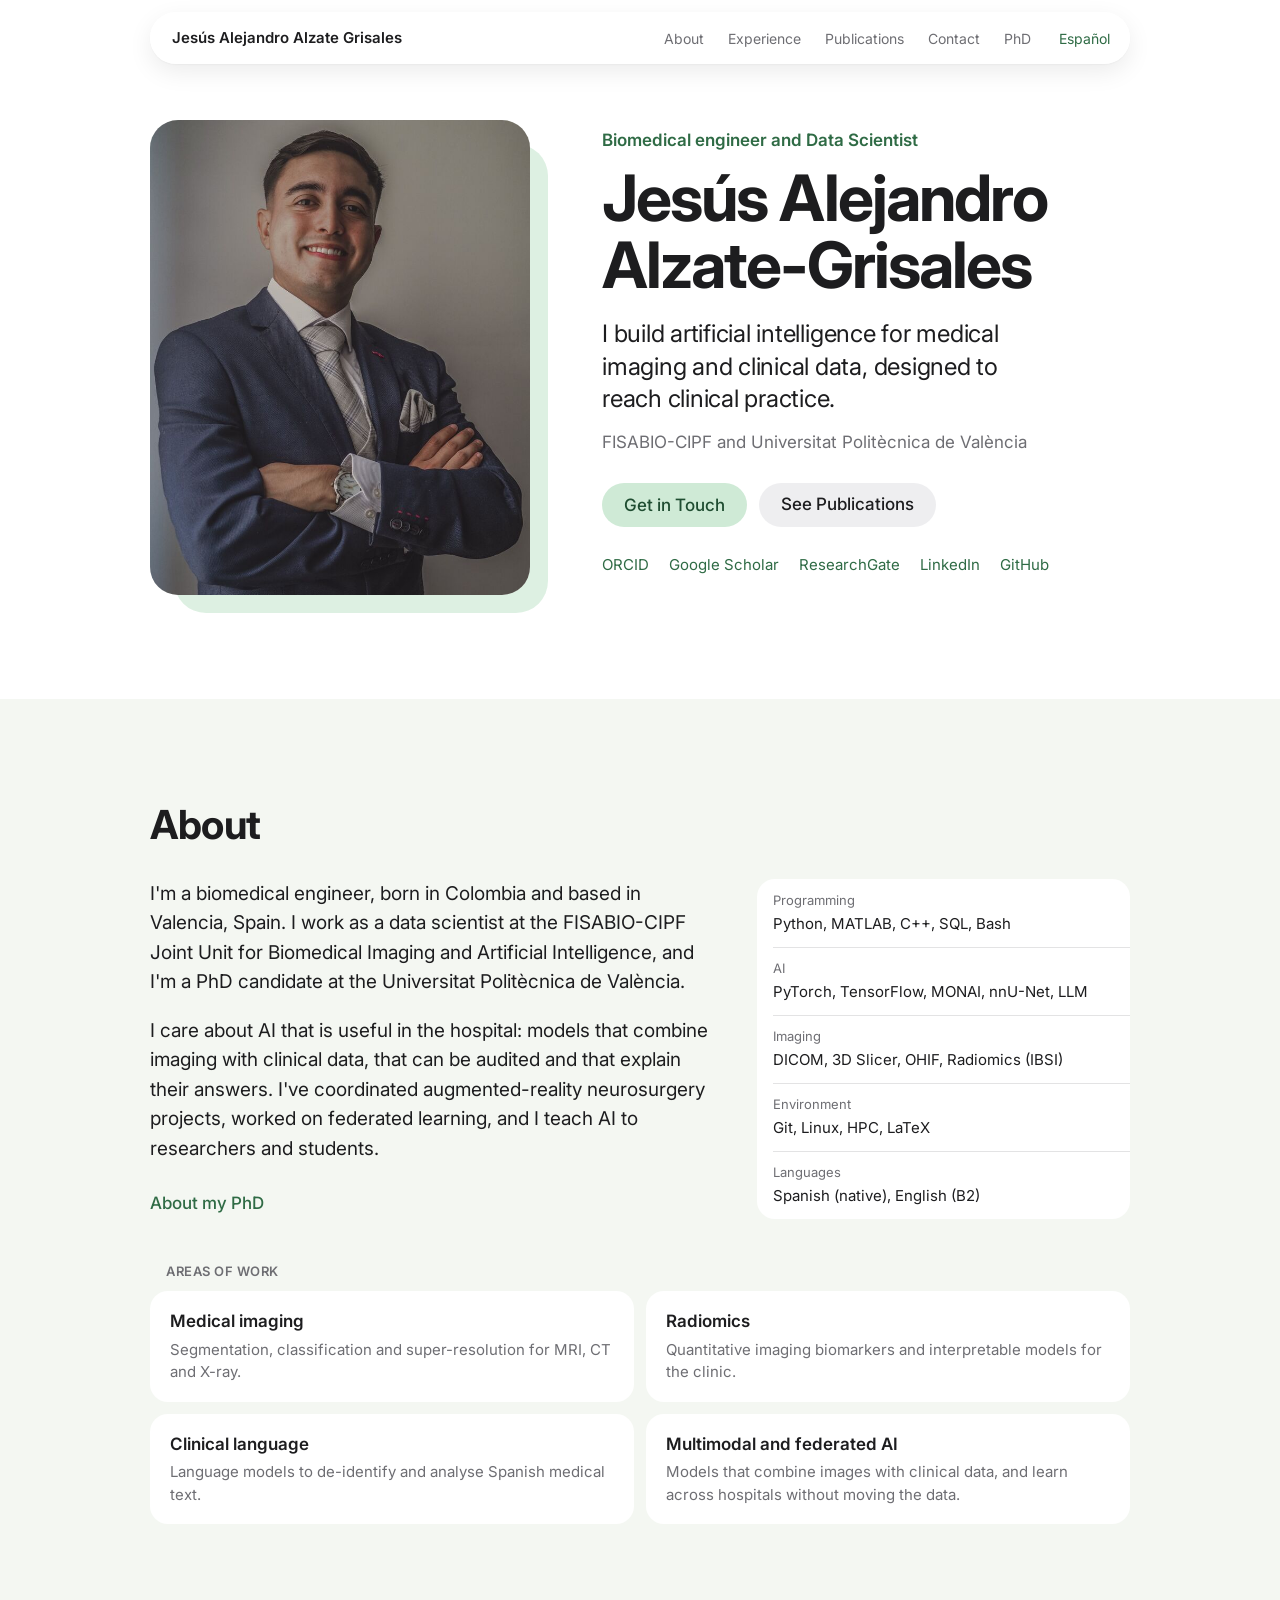
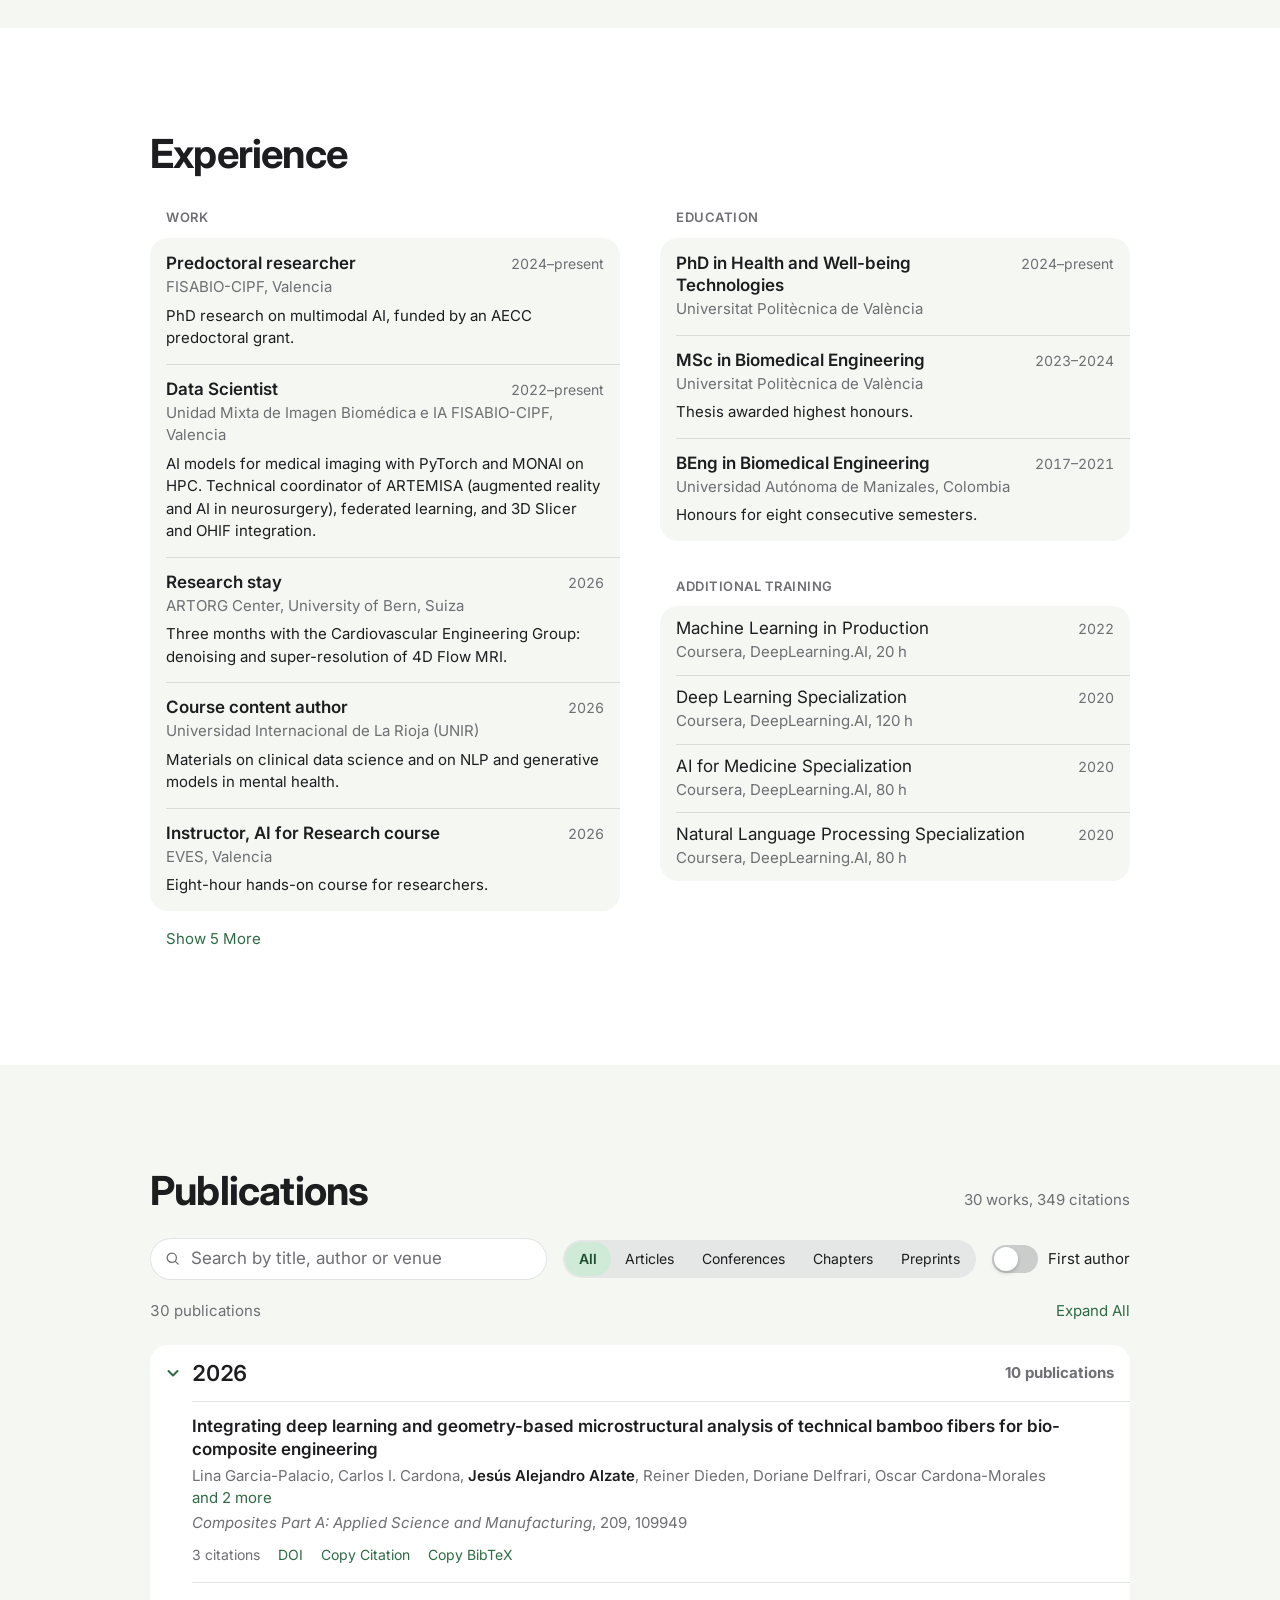
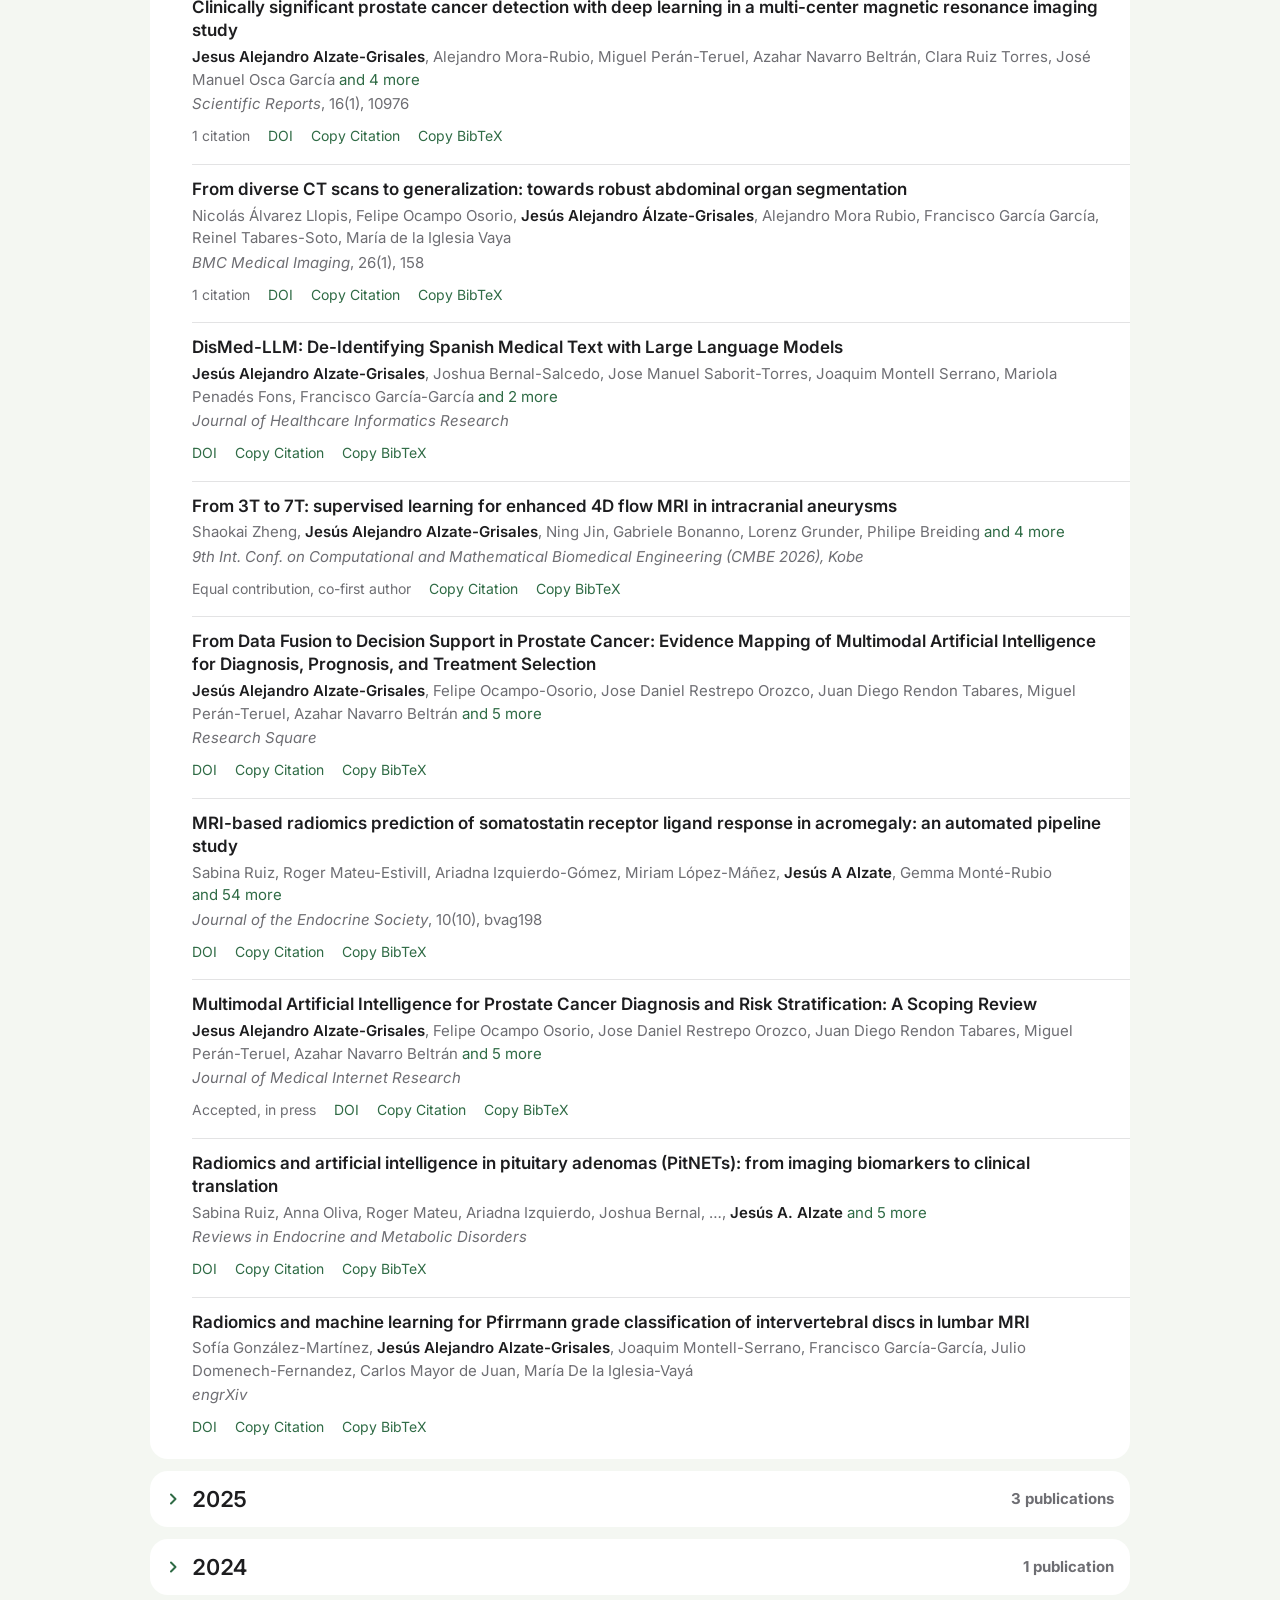
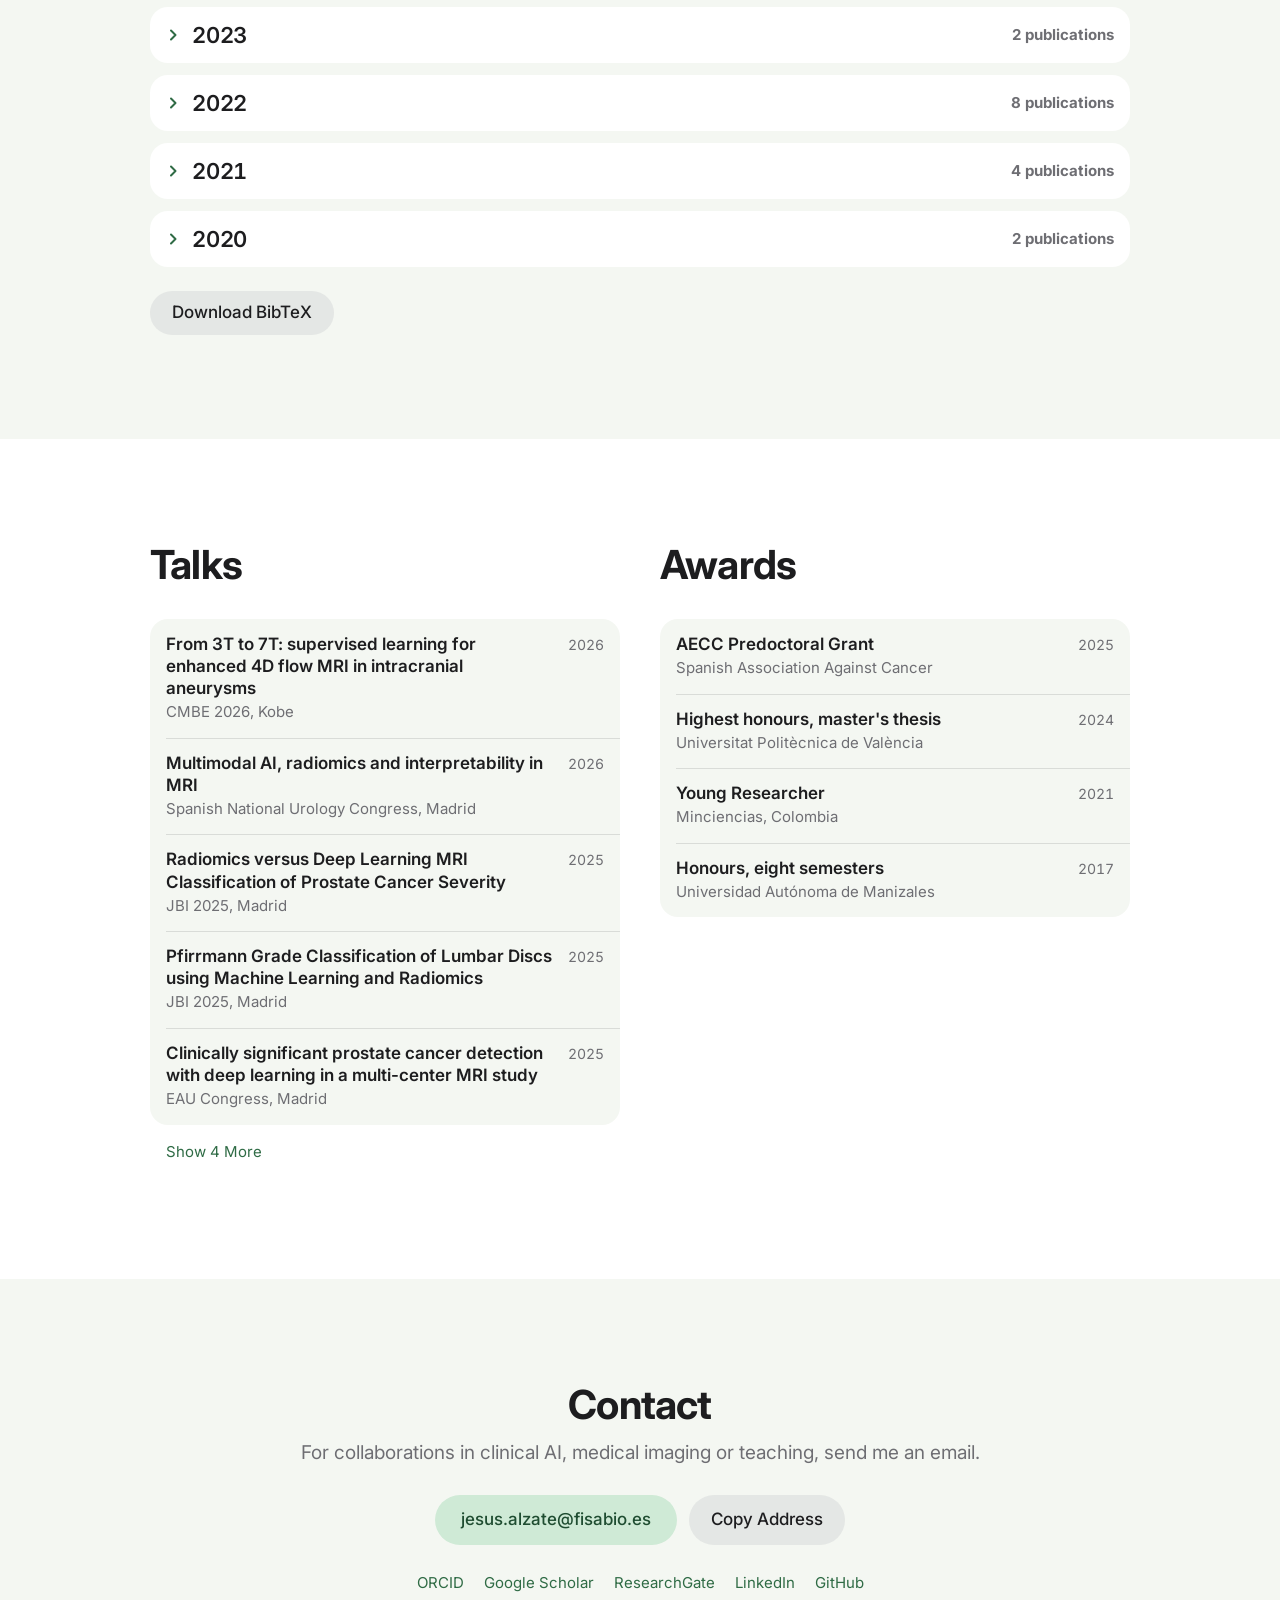
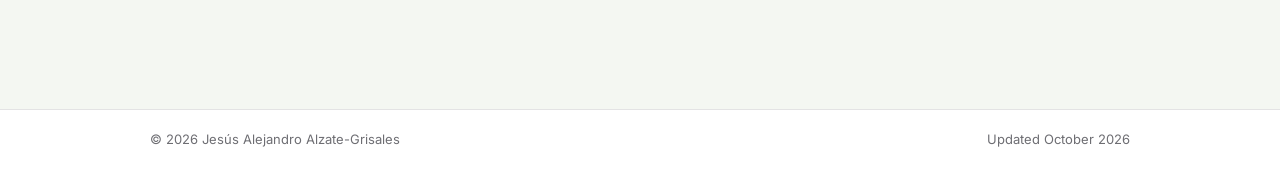
==== commit 86d47f2f: "Add PhD page (PROST-AID) with progress, results, outputs and glossary Co-Authored-By: Claude Opus 5." ====
--- a/index.html
+++ b/index.html
@@ -15,7 +15,7 @@
   <link rel="preconnect" href="https://fonts.googleapis.com">
   <link rel="preconnect" href="https://fonts.gstatic.com" crossorigin>
   <link href="https://fonts.googleapis.com/css2?family=Inter:wght@400;500;600;700&display=swap" rel="stylesheet">
-  <link rel="stylesheet" href="styles.css?v=4">
+  <link rel="stylesheet" href="styles.css?v=6">
 </head>
 <body>
   <a class="skip" href="#main" data-i18n="skip">Saltar al contenido</a>
@@ -28,6 +28,7 @@
         <a href="#experience" data-i18n="nav.experience">Trayectoria</a>
         <a href="#publications" data-i18n="nav.publications">Publicaciones</a>
         <a href="#contact" data-i18n="nav.contact">Contacto</a>
+        <a href="phd.html" data-i18n="nav.phd">Doctorado</a>
         <button class="lang" id="langToggle" type="button" lang="en">English</button>
       </nav>
       <button class="nav__menu" id="menuToggle" type="button" aria-expanded="false" aria-controls="navLinks">
@@ -64,6 +65,7 @@
           <div class="about__text reveal">
             <p data-i18n="about.p1">Soy ingeniero biomédico, nací en Colombia y vivo en Valencia. Trabajo como científico de datos en la Unidad Mixta de Imagen Biomédica e Inteligencia Artificial FISABIO-CIPF y hago el doctorado en la Universitat Politècnica de València.</p>
             <p data-i18n="about.p2">Me interesa que la IA sea útil en el hospital: modelos que combinan imagen y datos clínicos, que se pueden auditar y que explican su respuesta. He coordinado proyectos de realidad aumentada en neurocirugía, he trabajado en aprendizaje federado y doy clases de IA a investigadores y estudiantes.</p>
+            <a class="about__more" href="phd.html" data-i18n="about.phd">Conoce mi doctorado</a>
           </div>
           <dl class="skills stagger" id="skills"></dl>
         </div>
@@ -158,9 +160,9 @@
   <div class="toast" id="toast" role="status" aria-live="polite"></div>
   <noscript><p class="noscript">La lista de publicaciones necesita JavaScript. Consulta el perfil completo en <a href="https://orcid.org/0000-0003-1021-2050">ORCID</a>.</p></noscript>
 
-  <script src="data/content.js?v=4"></script>
-  <script src="data/publications.js?v=4"></script>
-  <script src="js/i18n.js?v=4"></script>
-  <script src="js/app.js?v=4"></script>
+  <script src="data/content.js?v=6"></script>
+  <script src="data/publications.js?v=6"></script>
+  <script src="js/i18n.js?v=6"></script>
+  <script src="js/app.js?v=6"></script>
 </body>
 </html>
--- a/styles.css
+++ b/styles.css
@@ -248,6 +248,108 @@
 }
 .toast.is-on { opacity: 1; }
 
+/* ---------- PhD page ---------- */
+.phero { padding: 112px 0 clamp(56px, 8vw, 88px); }
+.back { display: inline-flex; align-items: center; min-height: 44px; font-size: .9375rem; margin-bottom: 8px; }
+.back::before { content: "‹"; font-size: 1.4em; line-height: 1; margin-right: 6px; }
+.phero h1 { font-size: clamp(3rem, 8vw, 5.5rem); font-weight: 700; letter-spacing: -0.04em; line-height: 1; }
+.phero__title { margin: 16px 0 0; color: var(--ink-2); font-size: 1.0625rem; max-width: 62ch; }
+.phero__lede { margin: 24px 0 0; font-size: clamp(1.25rem, 2.1vw, 1.5rem); line-height: 1.35; letter-spacing: -0.01em; max-width: 34ch; }
+.lead { color: var(--ink-2); max-width: 62ch; margin: -16px 0 24px; }
+
+.status { margin-top: 36px; background: var(--grouped); border-radius: var(--radius); padding: 20px; max-width: 640px; }
+@media (prefers-color-scheme: dark) { .status { background: var(--card); } }
+.status__top { display: flex; justify-content: space-between; align-items: baseline; gap: 12px; margin-bottom: 12px; }
+.status__label { font-weight: 600; }
+.status__value { font: 600 1.375rem/1 var(--font-display); font-variant-numeric: tabular-nums; color: var(--green); }
+.status__text { margin: 14px 0 0; font-size: .9375rem; }
+.status__updated { margin: 8px 0 0; font-size: .8125rem; color: var(--ink-2); }
+
+/* progress shown as a range: solid up to what is certain, soft up to the reported ceiling */
+.bar { position: relative; height: 10px; border-radius: 10px; background: var(--fill); overflow: hidden; }
+.bar--thin { height: 6px; margin-top: 10px; }
+.bar__done, .bar__range { position: absolute; inset: 0 auto 0 0; border-radius: inherit; }
+.bar__range { width: var(--to); background: var(--pastel); opacity: .55; }
+.bar__done { width: var(--from); background: var(--switch-on); z-index: 1; }
+.js .bar__done, .js .bar__range { transition: width 1.1s var(--ease-out) .2s; }
+.js .stagger:not(.is-in) .bar__done, .js .stagger:not(.is-in) .bar__range { width: 0; }
+
+.facts { margin: 24px 0 0; display: grid; grid-template-columns: repeat(auto-fit, minmax(220px, 1fr)); gap: 0 32px; max-width: 980px; }
+.facts div { padding: 12px 0; border-top: 1px solid var(--separator); }
+.facts dt { font-size: .8125rem; color: var(--ink-2); }
+.facts dd { margin: 2px 0 0; font-size: .9375rem; }
+
+.why { display: grid; grid-template-columns: repeat(3, 1fr); gap: 12px; }
+.card { background: var(--card); border-radius: var(--radius); padding: 20px 22px; }
+.card h3 { font-size: 1.0625rem; font-weight: 600; margin-bottom: 6px; }
+.card p { margin: 0; font-size: .9375rem; }
+@media (max-width: 820px) { .why { grid-template-columns: 1fr; } }
+
+/* the signature element: data flowing into a decision */
+.flow { list-style: none; margin: 0; padding: 0; display: grid; grid-template-columns: repeat(4, 1fr); gap: 28px; counter-reset: step; }
+.flow__step { position: relative; background: var(--card); border-radius: var(--radius); padding: 20px; counter-increment: step; }
+.flow__step::before {
+  content: counter(step); display: grid; place-items: center; width: 30px; height: 30px; border-radius: 50%;
+  background: var(--pastel-soft); color: var(--green); font-weight: 600; font-size: .875rem; margin-bottom: 12px;
+}
+.flow__step:not(:last-child)::after {
+  content: ""; position: absolute; top: 34px; right: -21px; width: 14px; height: 14px;
+  border-top: 2px solid var(--green); border-right: 2px solid var(--green); transform: rotate(45deg); opacity: .6;
+}
+.flow__step:last-child { background: var(--pastel); color: var(--on-pastel); }
+.flow__step:last-child h3 { color: var(--on-pastel); }
+.flow__step:last-child::before { background: var(--card); }
+.flow h3 { font-size: 1.0625rem; font-weight: 600; margin-bottom: 6px; }
+.flow ul { list-style: none; margin: 0; padding: 0; font-size: .9375rem; }
+.flow ul li + li { margin-top: 4px; }
+@media (max-width: 820px) {
+  .flow { grid-template-columns: 1fr; gap: 26px; }
+  .flow__step:not(:last-child)::after { top: auto; right: auto; bottom: -19px; left: 32px; transform: rotate(135deg); }
+}
+
+.objectives { counter-reset: obj; }
+.objectives li { counter-increment: obj; padding-left: 52px; }
+.objectives li::after { content: counter(obj); position: absolute; left: 16px; top: 14px; width: 24px; height: 24px; border-radius: 50%; background: var(--pastel-soft); color: var(--green); font-size: .8125rem; font-weight: 600; display: grid; place-items: center; }
+
+.figures { display: grid; grid-template-columns: repeat(3, 1fr); gap: 12px; }
+.figure { background: var(--card); border-radius: var(--radius); padding: 20px 22px; }
+.figure__value { display: block; font: 700 clamp(2rem, 4vw, 2.75rem)/1 var(--font-display); letter-spacing: -0.03em; color: var(--green); font-variant-numeric: tabular-nums; }
+.figure__label { display: block; font-weight: 600; margin-top: 8px; }
+.figure p { margin: 4px 0 0; font-size: .9375rem; color: var(--ink-2); }
+@media (max-width: 760px) { .figures { grid-template-columns: 1fr; } }
+
+.results { display: grid; grid-template-columns: repeat(2, 1fr); gap: 12px; }
+.result { background: var(--grouped); border-radius: var(--radius); padding: 24px; }
+@media (prefers-color-scheme: dark) { .result { background: var(--card); } }
+.result__metric { margin: 0 0 12px; }
+.result__metric span { font: 700 clamp(2.25rem, 4.4vw, 3rem)/1 var(--font-display); letter-spacing: -0.03em; color: var(--green); font-variant-numeric: tabular-nums; }
+.result__metric small { font-size: .9375rem; color: var(--ink-2); margin-left: 4px; }
+.result h3 { font-size: 1.1875rem; font-weight: 600; margin-bottom: 6px; }
+.result p { font-size: .9375rem; }
+.result__src { margin: 0; color: var(--ink-2); font-size: .875rem; }
+@media (max-width: 760px) { .results { grid-template-columns: 1fr; } }
+
+.pkg__id { color: var(--green); font-variant-numeric: tabular-nums; margin-right: 4px; }
+.plan__cols { margin-top: 8px; }
+.timeline .item__title { font-weight: 600; }
+
+#outFilter { margin-bottom: 16px; }
+.out__meta { display: flex; flex-wrap: wrap; align-items: center; gap: 4px 14px; margin-top: 6px; font-size: .875rem; color: var(--ink-2); }
+.chip { display: inline-flex; align-items: center; min-height: 22px; padding: 0 9px; border-radius: 980px; font-size: .75rem; font-weight: 600; background: var(--fill); color: var(--ink); }
+.chip--published, .chip--accepted { background: var(--pastel); color: var(--on-pastel); }
+
+#glossary .search { max-width: 420px; margin-bottom: 16px; }
+.gloss { display: grid; grid-template-columns: repeat(2, 1fr); gap: 10px; align-items: start; }
+.gloss__item { background: var(--card); border-radius: 14px; }
+.gloss__item summary { display: flex; align-items: center; gap: 10px; min-height: 52px; padding: 0 16px; cursor: pointer; font-weight: 600; list-style: none; }
+.gloss__item summary::-webkit-details-marker { display: none; }
+.gloss__item[open] .chev { transform: rotate(90deg); }
+.gloss__item summary:focus-visible { outline: 3px solid var(--green); outline-offset: -3px; border-radius: 14px; }
+.gloss__item p { margin: 0; padding: 0 16px 16px 40px; font-size: .9375rem; }
+@media (max-width: 760px) { .gloss { grid-template-columns: 1fr; } }
+
+.about__more { display: inline-flex; align-items: center; min-height: 44px; font-weight: 500; }
+
 /* ---------- Motion ----------
    Entrance on load, reveal on scroll, short and once. Reduced motion turns all of it off. */
 @keyframes rise { from { opacity: 0; transform: translate3d(0, 18px, 0); } }
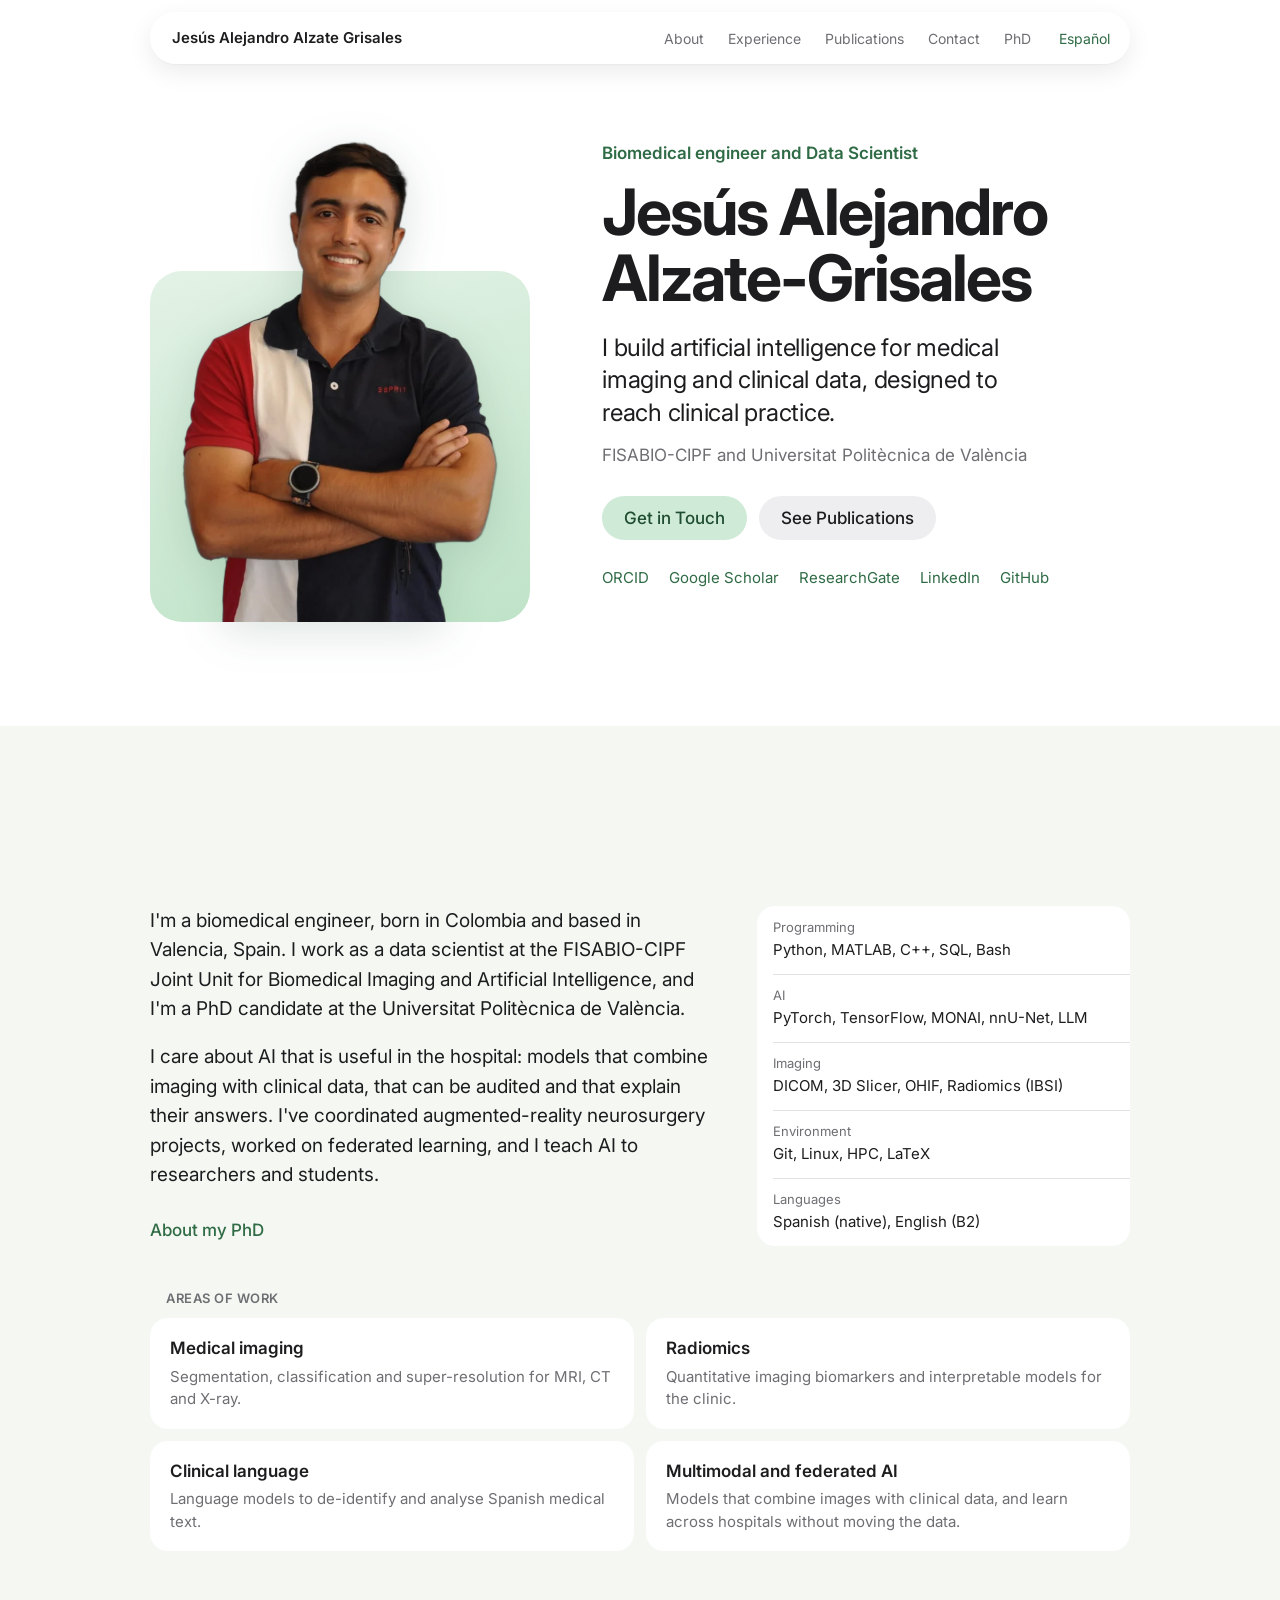
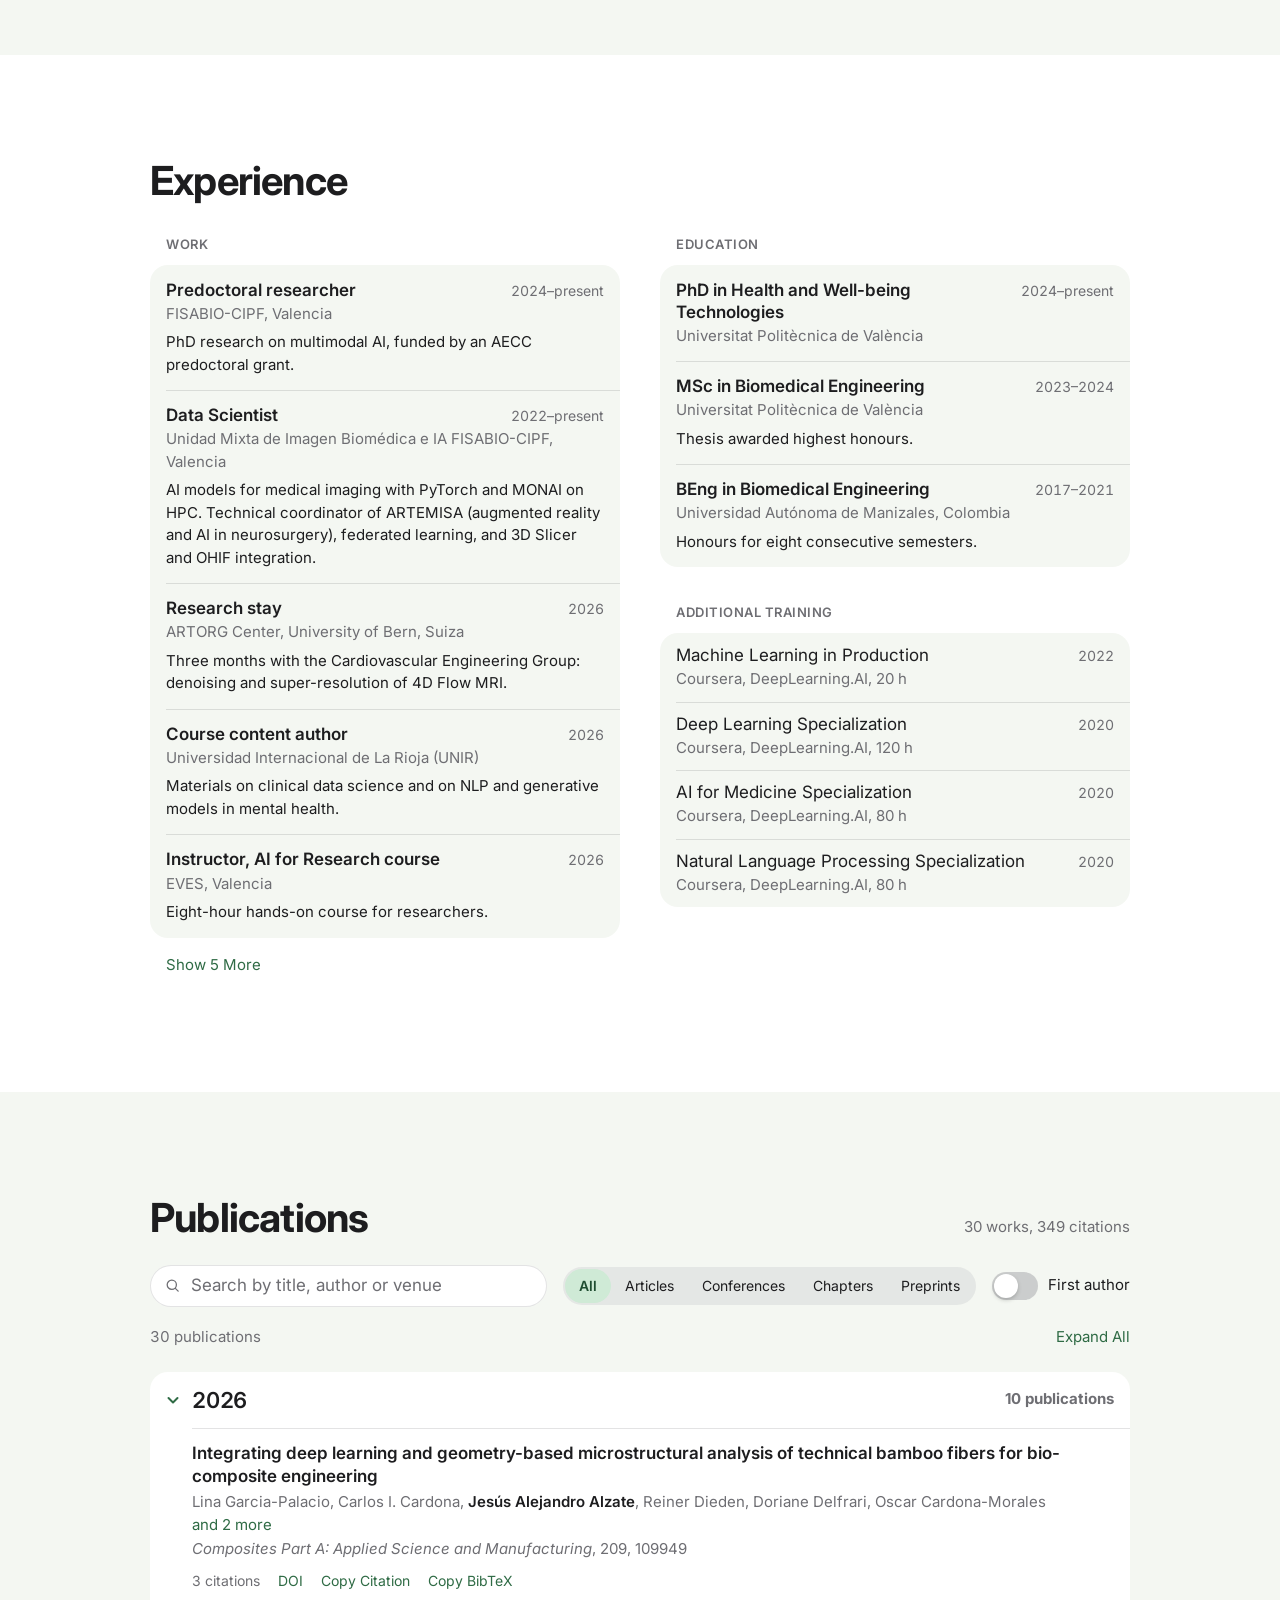
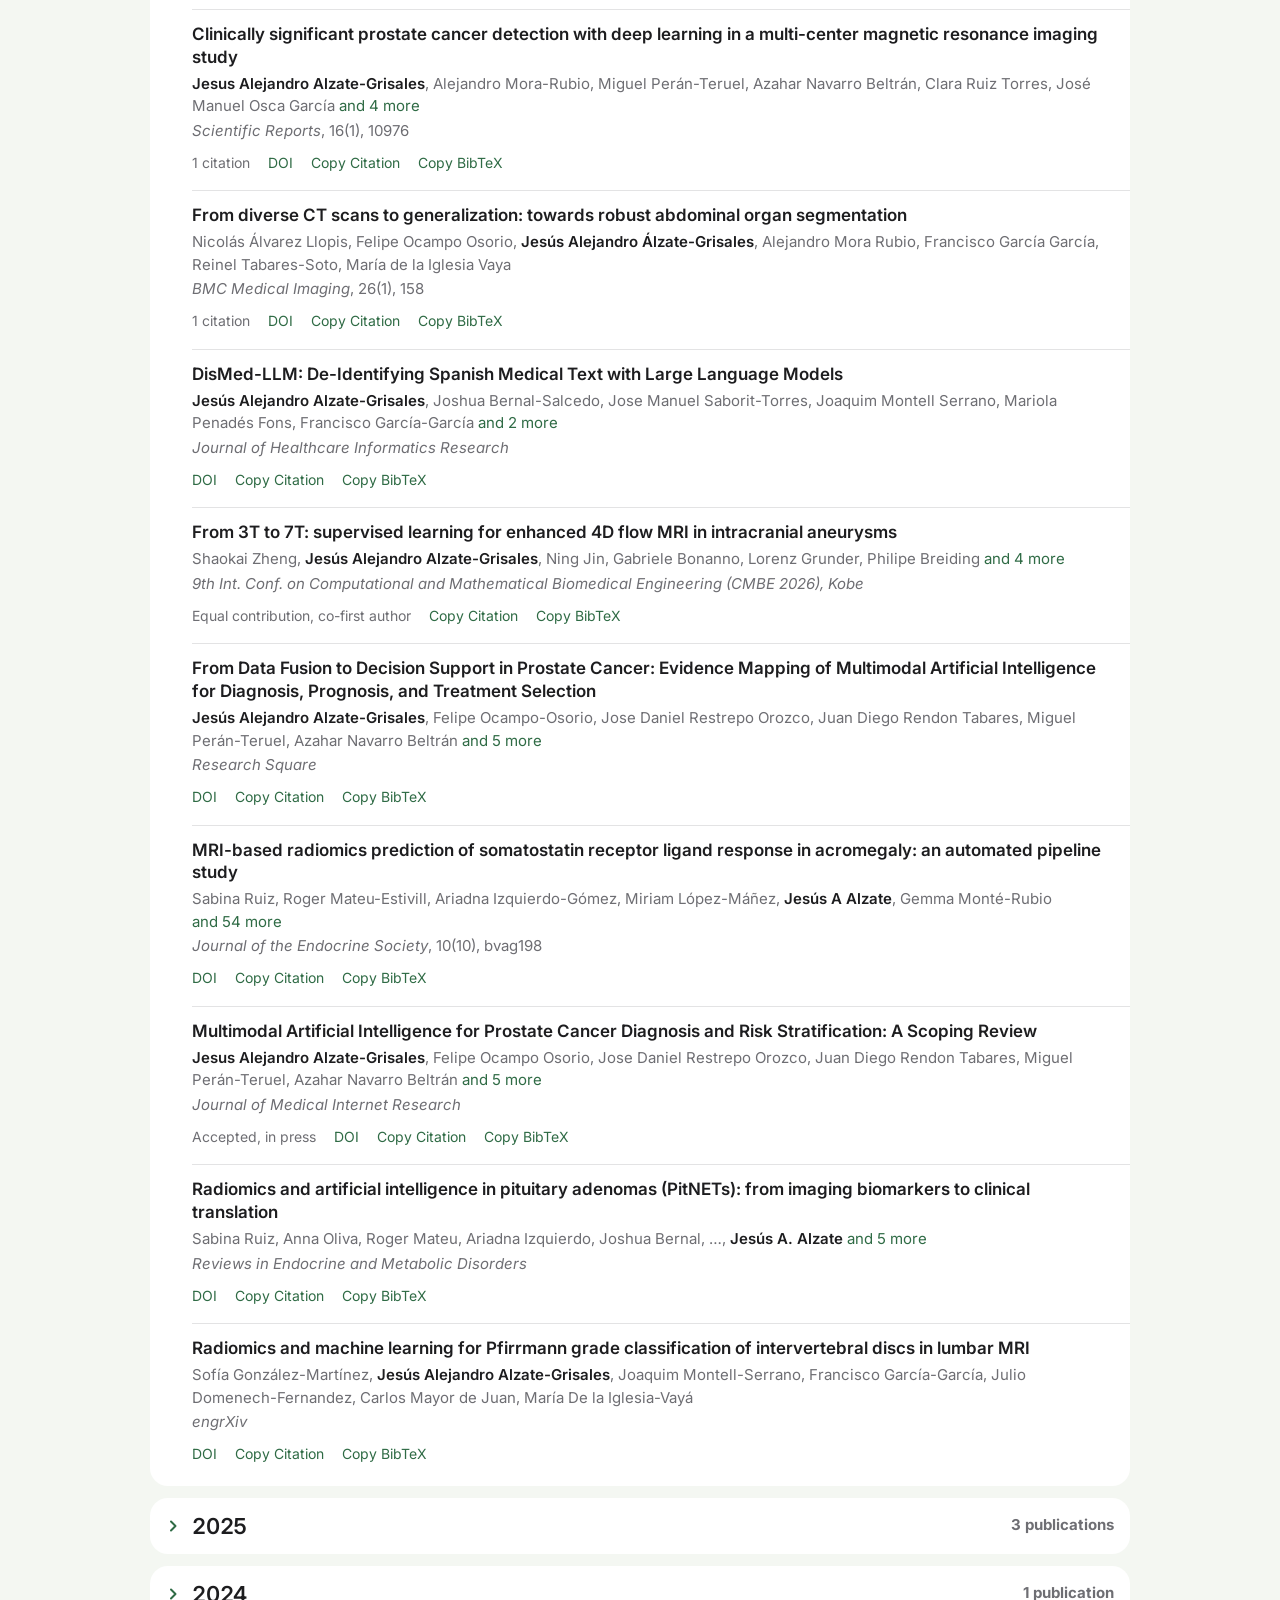
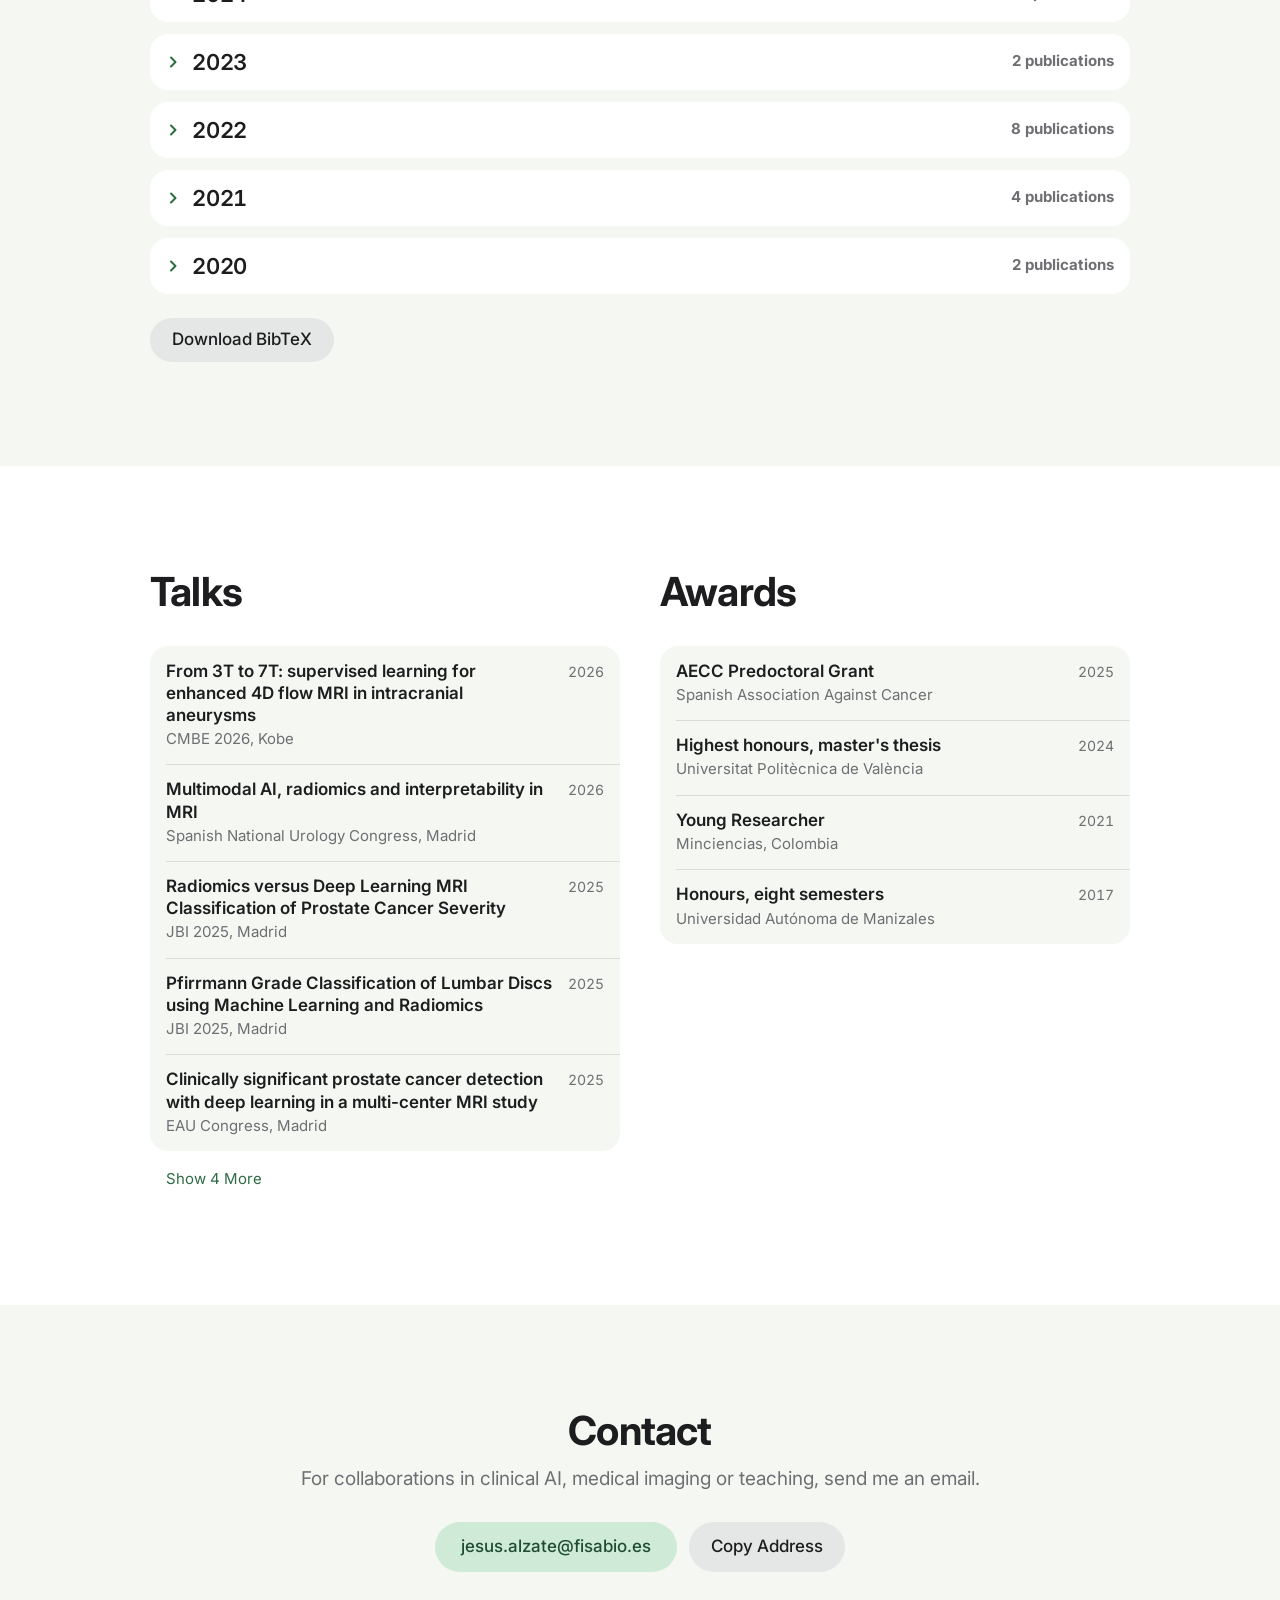
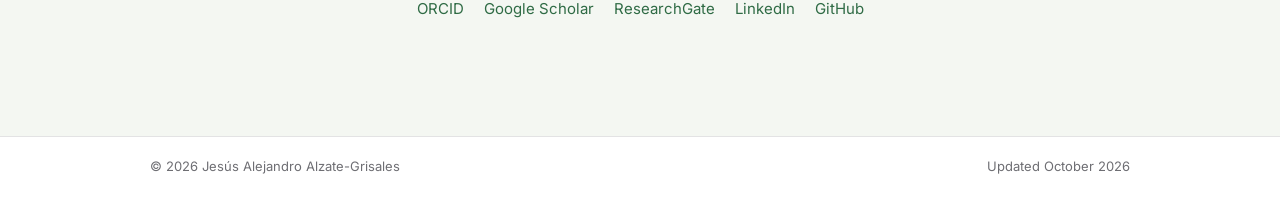
==== commit 7b74b634: "Replace hero portrait with a background-free cutout on a pastel plate The new photo has its backgrou" ====
--- a/index.html
+++ b/index.html
@@ -15,7 +15,7 @@
   <link rel="preconnect" href="https://fonts.googleapis.com">
   <link rel="preconnect" href="https://fonts.gstatic.com" crossorigin>
   <link href="https://fonts.googleapis.com/css2?family=Inter:wght@400;500;600;700&display=swap" rel="stylesheet">
-  <link rel="stylesheet" href="styles.css?v=6">
+  <link rel="stylesheet" href="styles.css?v=7">
 </head>
 <body>
   <a class="skip" href="#main" data-i18n="skip">Saltar al contenido</a>
@@ -42,7 +42,7 @@
     <section class="hero" id="top">
       <div class="wrap hero__grid">
         <figure class="hero__figure">
-          <img src="assets/portrait.jpg" width="720" height="930" alt="Retrato de Jesús Alejandro Alzate-Grisales" data-i18n-alt="hero.alt">
+          <img src="assets/portrait.webp?v=2" width="712" height="940" alt="Retrato de Jesús Alejandro Alzate-Grisales" data-i18n-alt="hero.alt">
         </figure>
         <div class="hero__text">
           <p class="hero__role" data-i18n="hero.role">Ingeniero biomédico y Data Scientist</p>
@@ -160,9 +160,9 @@
   <div class="toast" id="toast" role="status" aria-live="polite"></div>
   <noscript><p class="noscript">La lista de publicaciones necesita JavaScript. Consulta el perfil completo en <a href="https://orcid.org/0000-0003-1021-2050">ORCID</a>.</p></noscript>
 
-  <script src="data/content.js?v=6"></script>
-  <script src="data/publications.js?v=6"></script>
-  <script src="js/i18n.js?v=6"></script>
-  <script src="js/app.js?v=6"></script>
+  <script src="data/content.js?v=7"></script>
+  <script src="data/publications.js?v=7"></script>
+  <script src="js/i18n.js?v=7"></script>
+  <script src="js/app.js?v=7"></script>
 </body>
 </html>
--- a/styles.css
+++ b/styles.css
@@ -14,6 +14,9 @@
   --pastel: #cfead6;             /* primary action */
   --on-pastel: #1f4d31;
   --pastel-soft: #e3f2e6;        /* secondary action, selection */
+  --plate-top: #e3f2e6;          /* portrait plate */
+  --plate-bottom: #bfe3c8;
+  --plate-shadow: rgba(31, 77, 49, 0.16);
   --switch-on: #7cc792;
   --nav-bg: rgba(255, 255, 255, 0.72);
   --nav-shadow: 0 1px 2px rgba(0,0,0,.04), 0 8px 24px rgba(0,0,0,.08);
@@ -36,6 +39,9 @@
     --pastel: #a8dcb5;
     --on-pastel: #0f2b1a;
     --pastel-soft: #22332a;
+    --plate-top: #2c4535;
+    --plate-bottom: #1b2b21;
+    --plate-shadow: rgba(0, 0, 0, 0.45);
     --switch-on: #5fae78;
     --nav-bg: rgba(36, 36, 38, 0.72);
     --nav-shadow: 0 0 0 1px rgba(255,255,255,.08), 0 8px 24px rgba(0,0,0,.5);
@@ -143,10 +149,15 @@
 .hero { padding: 120px 0 clamp(64px, 9vw, 104px); }
 .hero__grid { display: grid; grid-template-columns: minmax(260px, 380px) 1fr; gap: clamp(32px, 6vw, 72px); align-items: center; }
 .hero__figure { margin: 0; position: relative; }
-.hero__figure::before {                       /* soft pastel plate behind the portrait */
-  content: ""; position: absolute; inset: 24px -18px -18px 24px; border-radius: 32px; background: var(--pastel); opacity: .7;
-}
-.hero__figure img { position: relative; width: 100%; height: auto; aspect-ratio: 4 / 5; object-fit: cover; object-position: 50% 18%; border-radius: 28px; background: var(--grouped); }
+.hero__figure::before {                       /* pastel plate the portrait stands on; the head rises past its top edge */
+  content: ""; position: absolute; inset: 30% 0 0 0; border-radius: 32px;
+  background: linear-gradient(165deg, var(--plate-top), var(--plate-bottom));
+}
+.hero__figure img {
+  position: relative; display: block; width: 100%; height: auto;
+  border-radius: 0 0 32px 32px;               /* the body ends flush with the plate's rounded corners */
+  filter: drop-shadow(0 8px 22px var(--plate-shadow));
+}
 .hero__role { margin: 0 0 12px; font-size: 1.0625rem; font-weight: 600; color: var(--green); }
 .hero h1 { font-size: clamp(2.5rem, 5.4vw, 4rem); font-weight: 700; letter-spacing: -0.03em; line-height: 1.04; }
 .hero__lede { margin: 20px 0 0; font-size: clamp(1.25rem, 2.1vw, 1.5rem); line-height: 1.35; letter-spacing: -0.01em; max-width: 30ch; }
@@ -353,11 +364,13 @@
 /* ---------- Motion ----------
    Entrance on load, reveal on scroll, short and once. Reduced motion turns all of it off. */
 @keyframes rise { from { opacity: 0; transform: translate3d(0, 18px, 0); } }
-@keyframes plate { from { opacity: 0; transform: translate3d(-24px, -24px, 0) scale(.96); } }
-@keyframes settle { from { opacity: 0; transform: scale(1.04); } }
-
-.hero__figure img { animation: settle .9s var(--ease-out) both; }
-.hero__figure::before { animation: plate 1s .15s var(--ease-out) both; transform: translate3d(0, var(--py, 0px), 0); }
+@keyframes plate { from { opacity: 0; transform: scale(.94); } }
+@keyframes settle { from { opacity: 0; transform: scale(.97); } }
+
+/* both grow from the bottom edge so the body never slips below the plate */
+.hero__figure { transform: translate3d(0, var(--py, 0px), 0); }
+.hero__figure::before { transform-origin: 50% 100%; animation: plate .9s var(--ease-out) both; }
+.hero__figure img { transform-origin: 50% 100%; animation: settle 1s .12s var(--ease-out) both; }
 .hero__text > * { animation: rise .7s var(--ease-out) both; }
 .hero__text > :nth-child(1) { animation-delay: .1s; }
 .hero__text > :nth-child(2) { animation-delay: .18s; }
@@ -396,5 +409,5 @@
   html { scroll-behavior: auto; }
   *, *::before, *::after { transition-duration: .01ms !important; transition-delay: 0s !important; animation: none !important; }
   .js .reveal:not(.is-in), .js .stagger:not(.is-in) > * { opacity: 1; transform: none; }
-  .hero__figure::before { transform: none; }
-}
+  .hero__figure { transform: none; }
+}
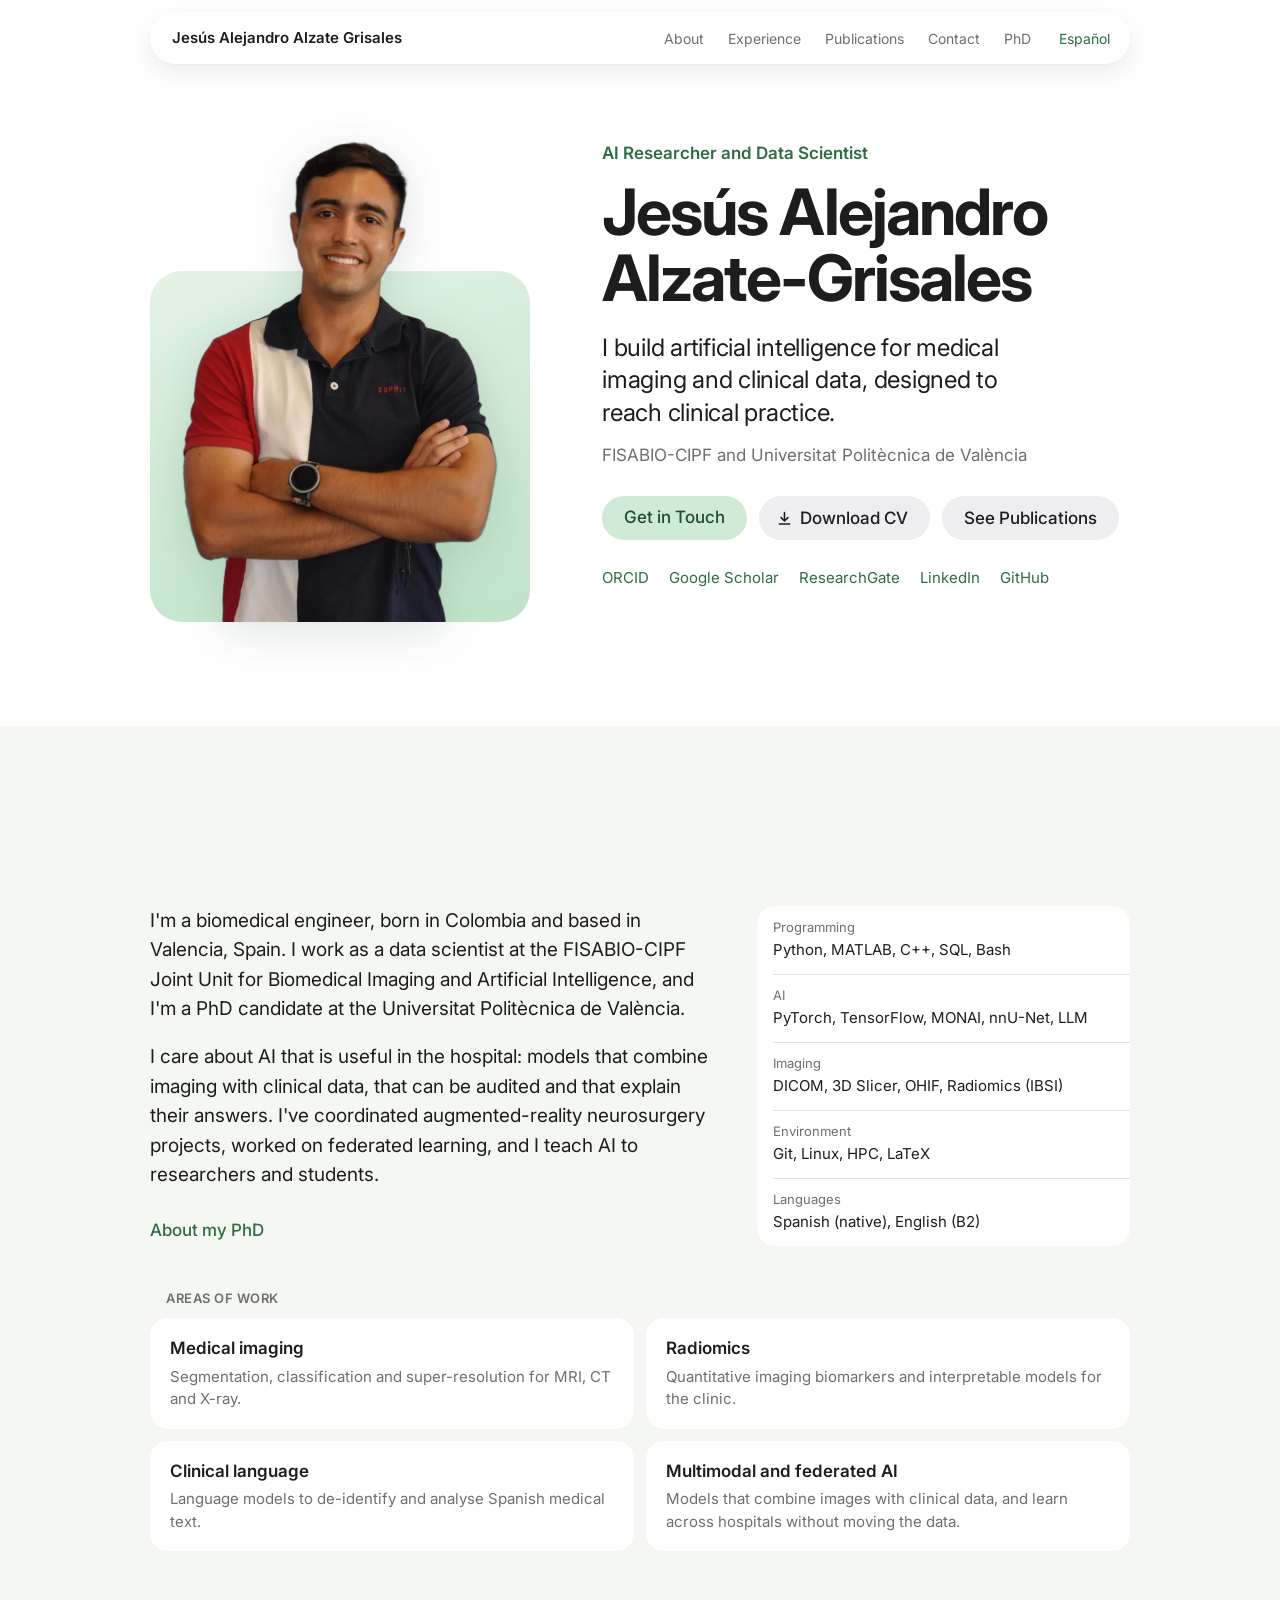
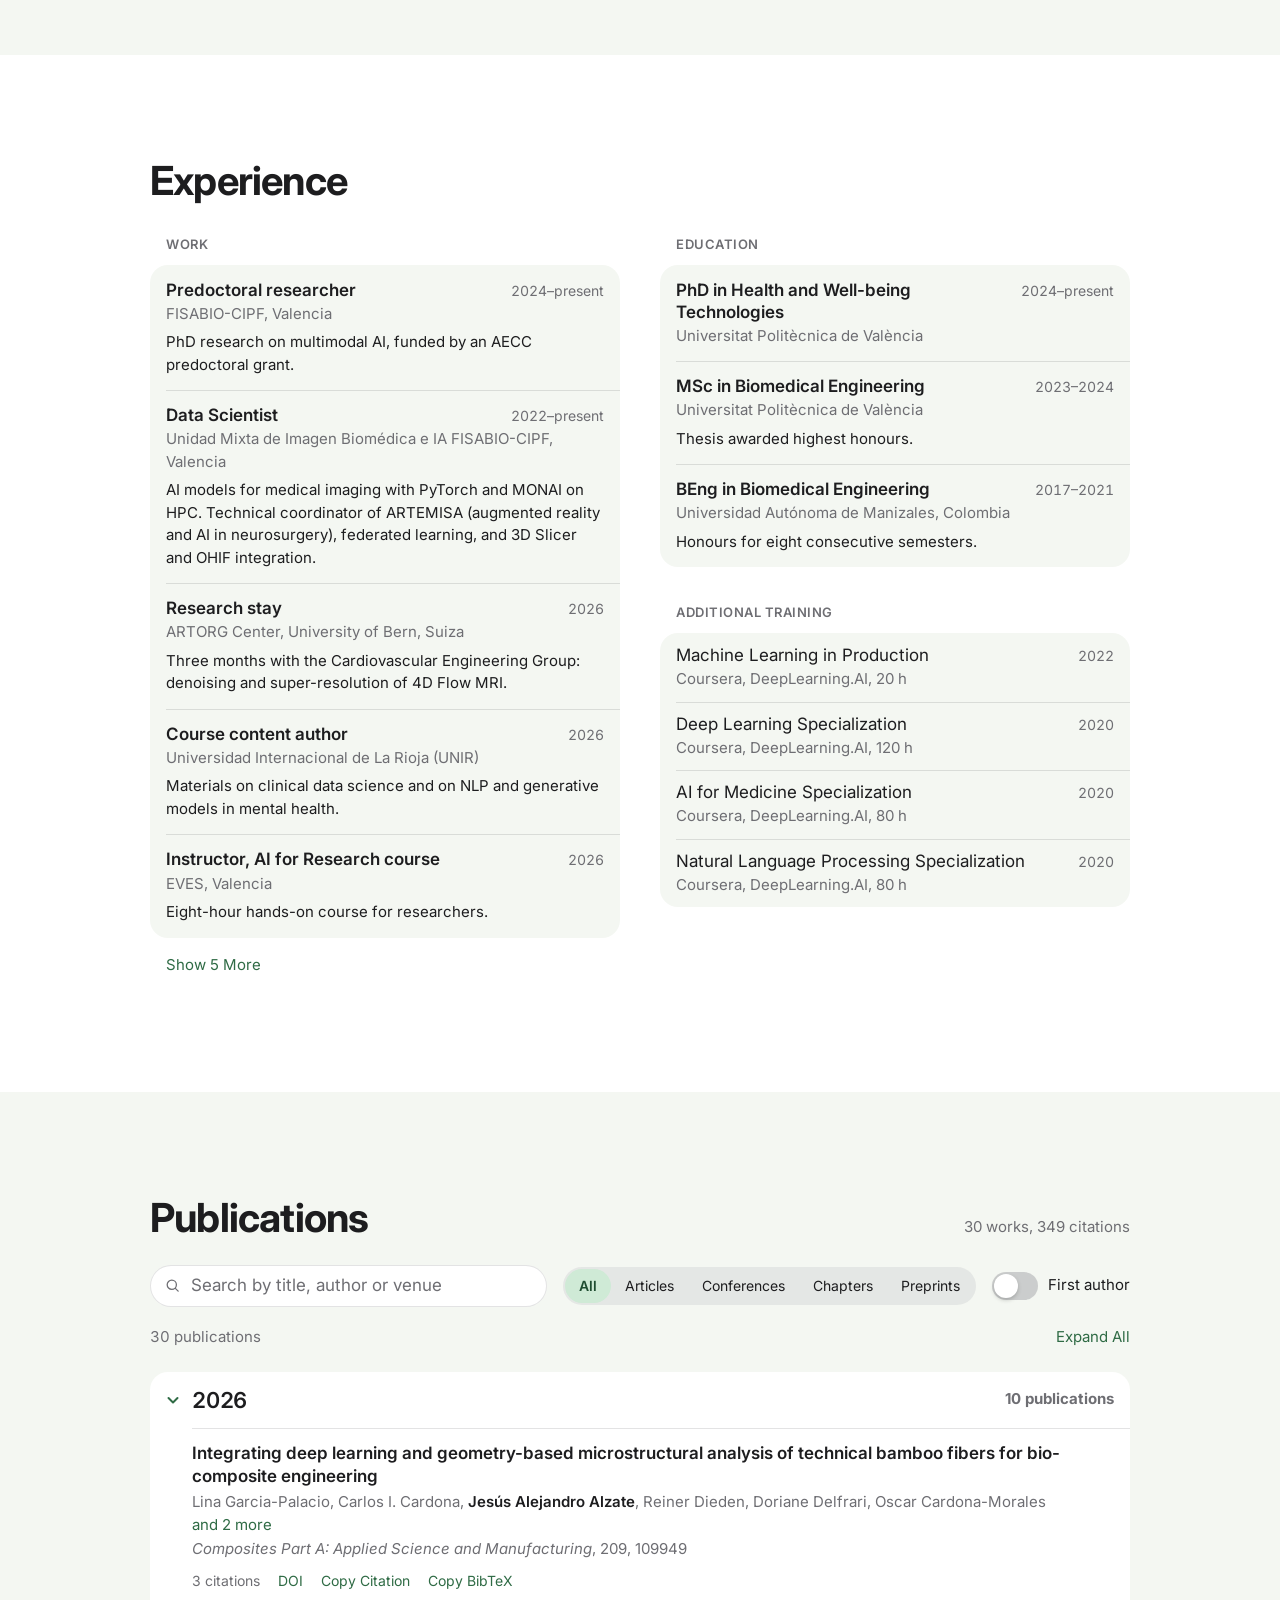
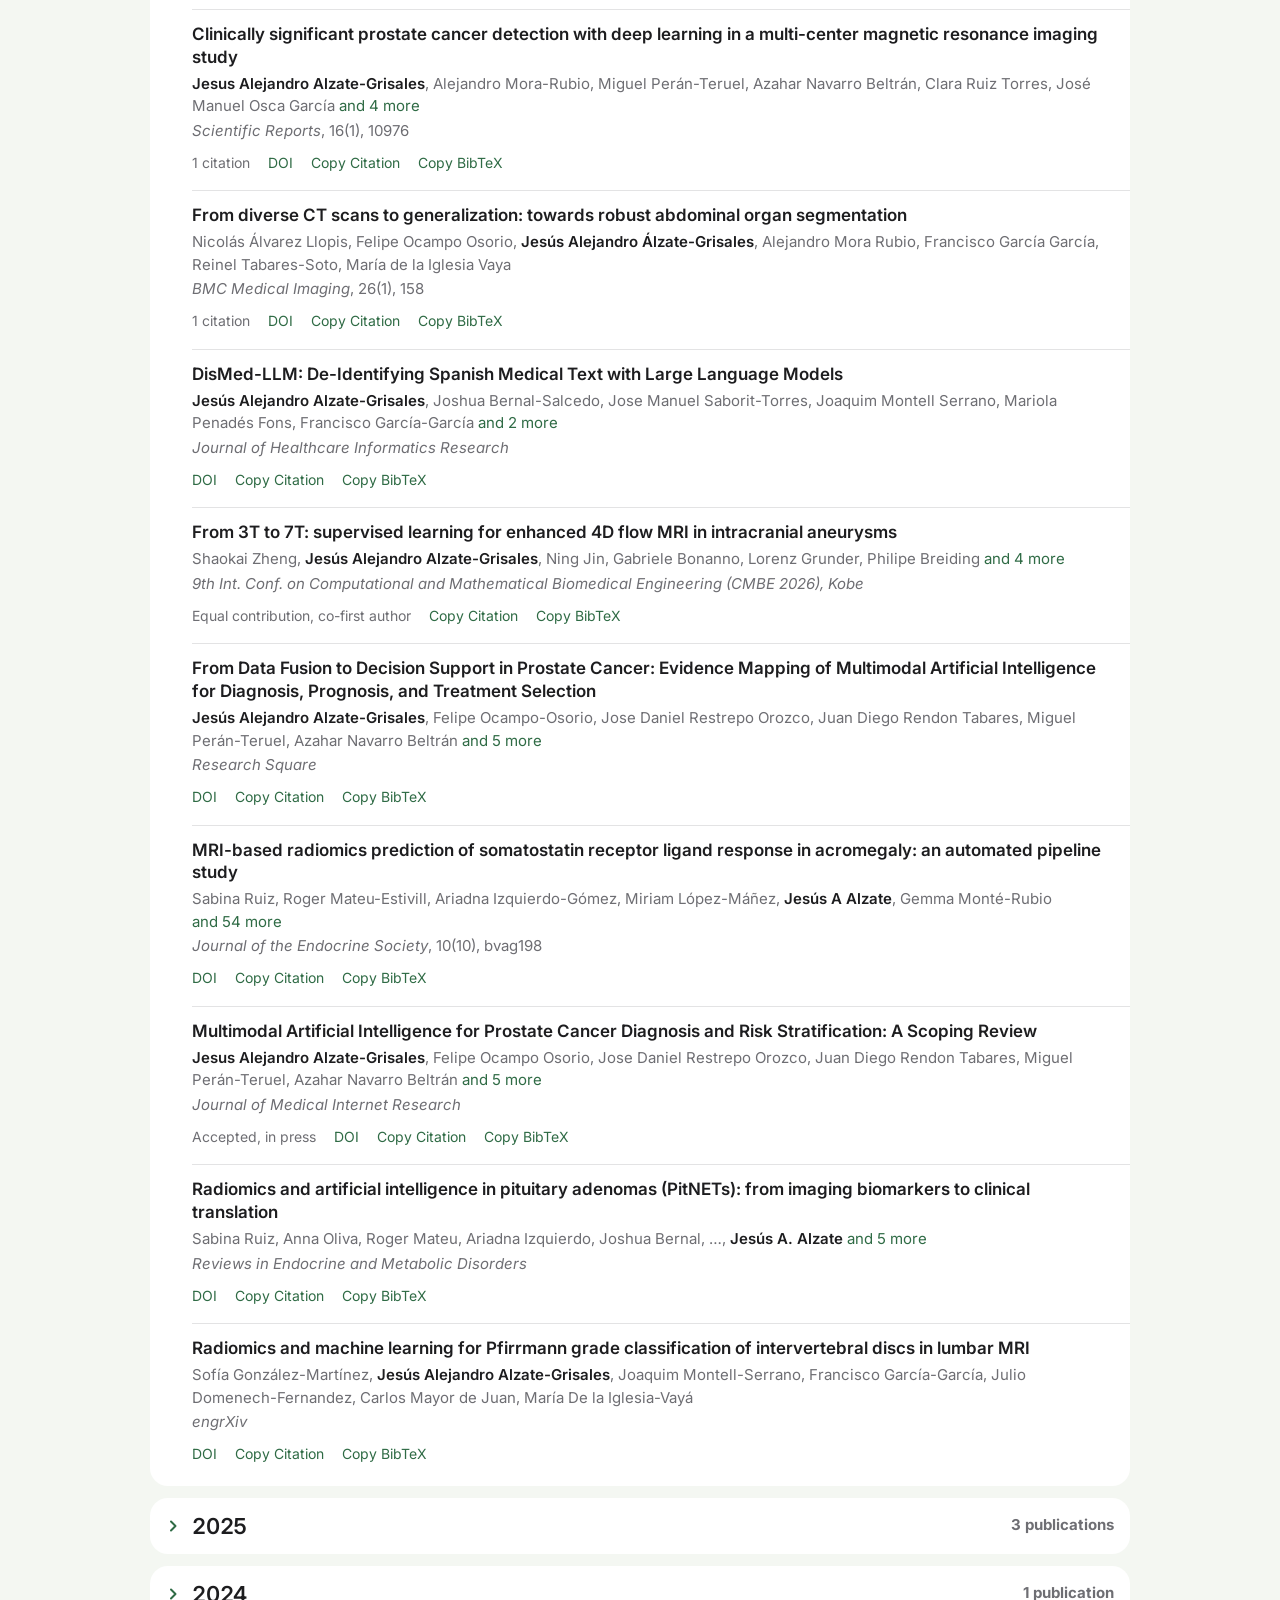
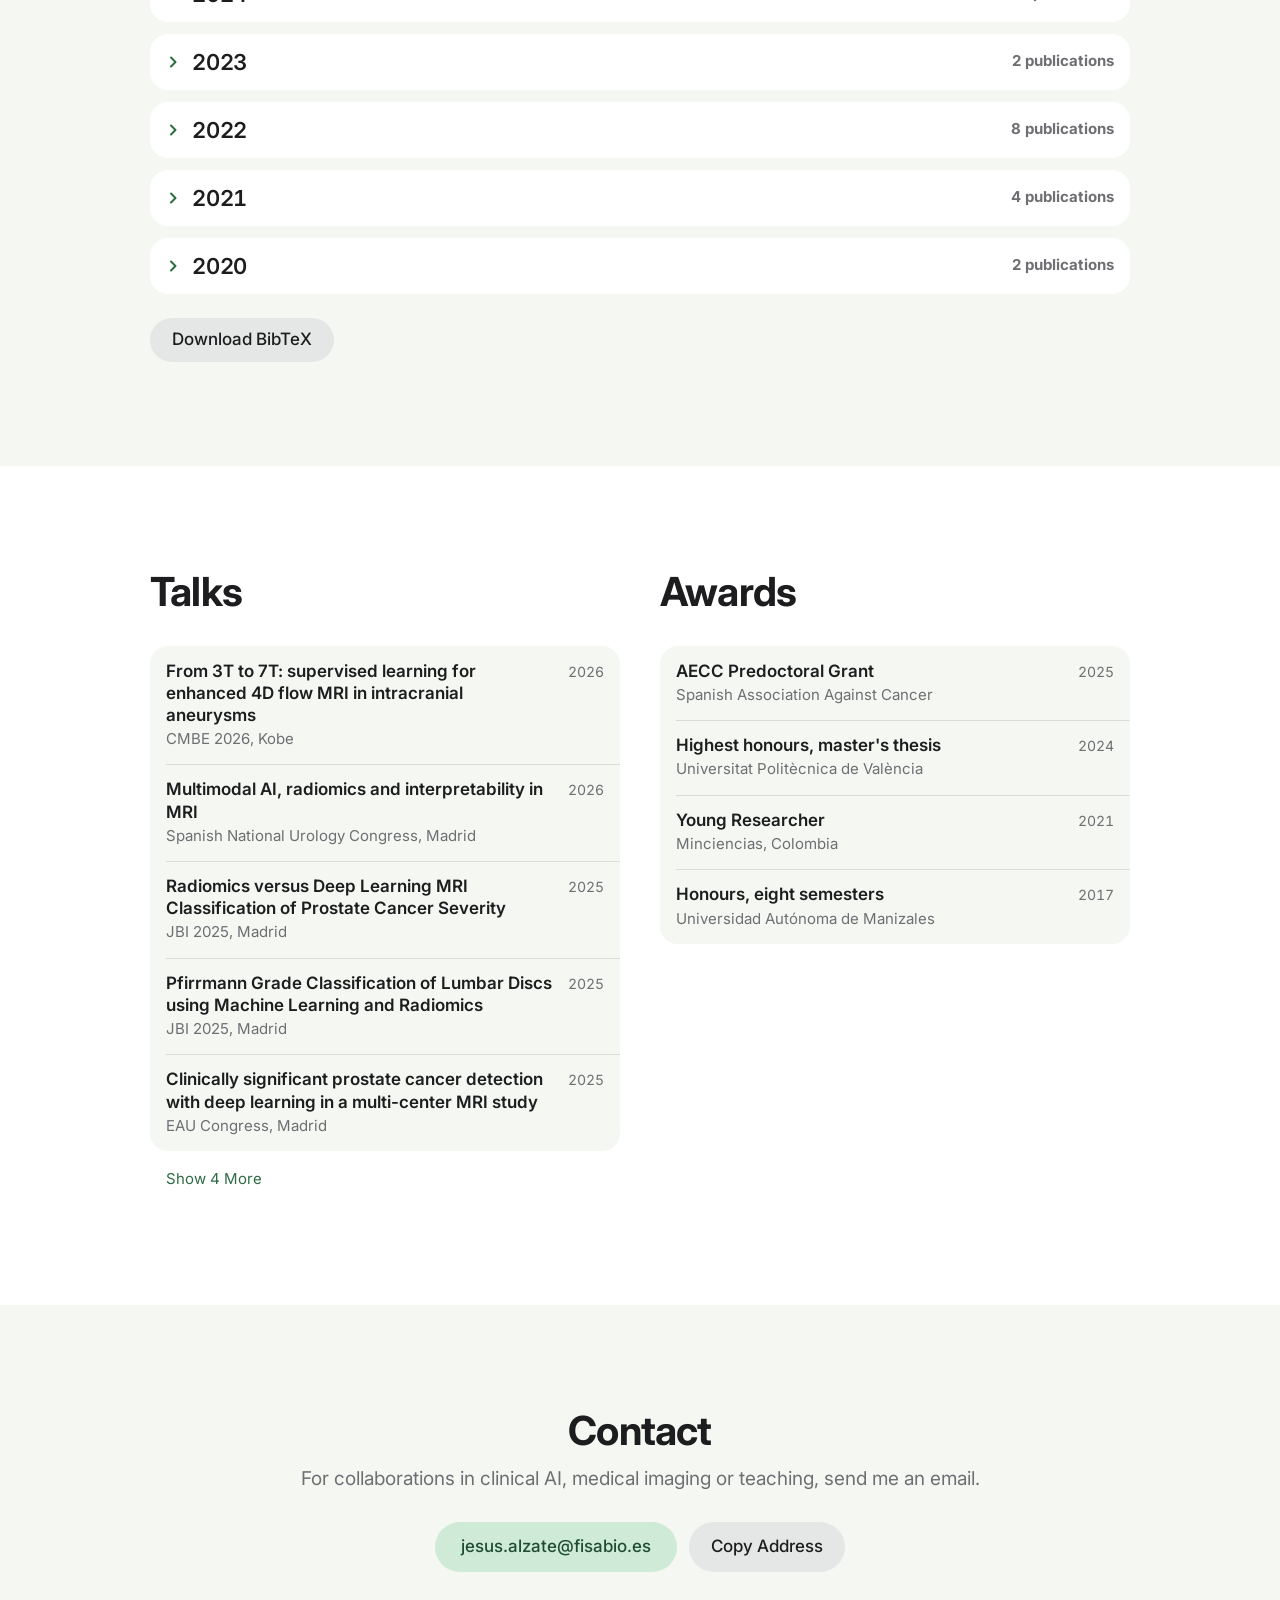
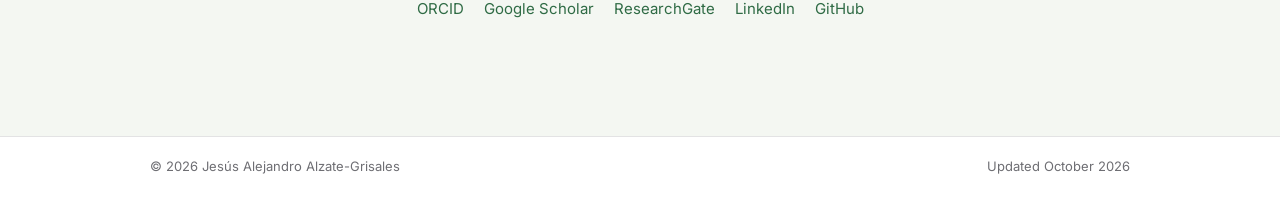
==== commit db1fde3c: "Add CV download button and retitle as AI Researcher and Data Scientist The hero role now reads "AI R" ====
--- a/index.html
+++ b/index.html
@@ -4,7 +4,7 @@
   <meta charset="utf-8">
   <meta name="viewport" content="width=device-width, initial-scale=1, viewport-fit=cover">
   <title>Jesús Alejandro Alzate-Grisales</title>
-  <meta name="description" content="Ingeniero biomédico e investigador en FISABIO-CIPF y la Universitat Politècnica de València. Inteligencia artificial para imagen médica y datos clínicos.">
+  <meta name="description" content="AI Researcher y Data Scientist en FISABIO-CIPF y la Universitat Politècnica de València. Inteligencia artificial para imagen médica y datos clínicos.">
   <meta name="color-scheme" content="light dark">
   <meta name="theme-color" content="#f4f7f2" media="(prefers-color-scheme: light)">
   <meta name="theme-color" content="#000000" media="(prefers-color-scheme: dark)">
@@ -15,7 +15,7 @@
   <link rel="preconnect" href="https://fonts.googleapis.com">
   <link rel="preconnect" href="https://fonts.gstatic.com" crossorigin>
   <link href="https://fonts.googleapis.com/css2?family=Inter:wght@400;500;600;700&display=swap" rel="stylesheet">
-  <link rel="stylesheet" href="styles.css?v=7">
+  <link rel="stylesheet" href="styles.css?v=8">
 </head>
 <body>
   <a class="skip" href="#main" data-i18n="skip">Saltar al contenido</a>
@@ -45,12 +45,16 @@
           <img src="assets/portrait.webp?v=2" width="712" height="940" alt="Retrato de Jesús Alejandro Alzate-Grisales" data-i18n-alt="hero.alt">
         </figure>
         <div class="hero__text">
-          <p class="hero__role" data-i18n="hero.role">Ingeniero biomédico y Data Scientist</p>
+          <p class="hero__role" data-i18n="hero.role">AI Researcher y Data Scientist</p>
           <h1>Jesús Alejandro Alzate-Grisales</h1>
           <p class="hero__lede" data-i18n="hero.lede">Desarrollo inteligencia artificial para imagen médica y datos clínicos, pensada para llegar a la práctica.</p>
           <p class="hero__aff" data-i18n="hero.aff">FISABIO-CIPF y Universitat Politècnica de València</p>
           <div class="hero__cta">
             <a class="btn btn--primary" href="#contact" data-i18n="hero.cta1">Contactar</a>
+            <a class="btn btn--secondary btn--icon" href="assets/CV_Jesus_Alzate_ES.pdf" download data-i18n-href="hero.cvFile">
+              <svg viewBox="0 0 20 20" width="17" height="17" aria-hidden="true"><path d="M10 3v9.5M6 9l4 4 4-4M4 16.5h12" fill="none" stroke="currentColor" stroke-width="1.8" stroke-linecap="round" stroke-linejoin="round"/></svg>
+              <span data-i18n="hero.cv">Descargar CV</span>
+            </a>
             <a class="btn btn--secondary" href="#publications" data-i18n="hero.cta2">Ver publicaciones</a>
           </div>
           <ul class="profiles" id="heroProfiles"></ul>
@@ -160,9 +164,9 @@
   <div class="toast" id="toast" role="status" aria-live="polite"></div>
   <noscript><p class="noscript">La lista de publicaciones necesita JavaScript. Consulta el perfil completo en <a href="https://orcid.org/0000-0003-1021-2050">ORCID</a>.</p></noscript>
 
-  <script src="data/content.js?v=7"></script>
-  <script src="data/publications.js?v=7"></script>
-  <script src="js/i18n.js?v=7"></script>
-  <script src="js/app.js?v=7"></script>
+  <script src="data/content.js?v=8"></script>
+  <script src="data/publications.js?v=8"></script>
+  <script src="js/i18n.js?v=8"></script>
+  <script src="js/app.js?v=8"></script>
 </body>
 </html>
--- a/styles.css
+++ b/styles.css
@@ -125,6 +125,8 @@
 .btn--primary { background: var(--pastel); color: var(--on-pastel); }
 .btn--secondary { background: var(--fill); color: var(--ink); }
 .btn--large { min-height: 50px; padding: 0 26px; }
+.btn--icon { gap: 7px; padding-left: 17px; }
+.btn--icon svg { flex: none; }
 .link { background: none; border: 0; color: var(--green); cursor: pointer; padding: 0; min-height: 44px; font-size: .9375rem; }
 .link:hover { text-decoration: underline; text-underline-offset: 3px; }
 .more { margin: 6px 0 0 16px; }
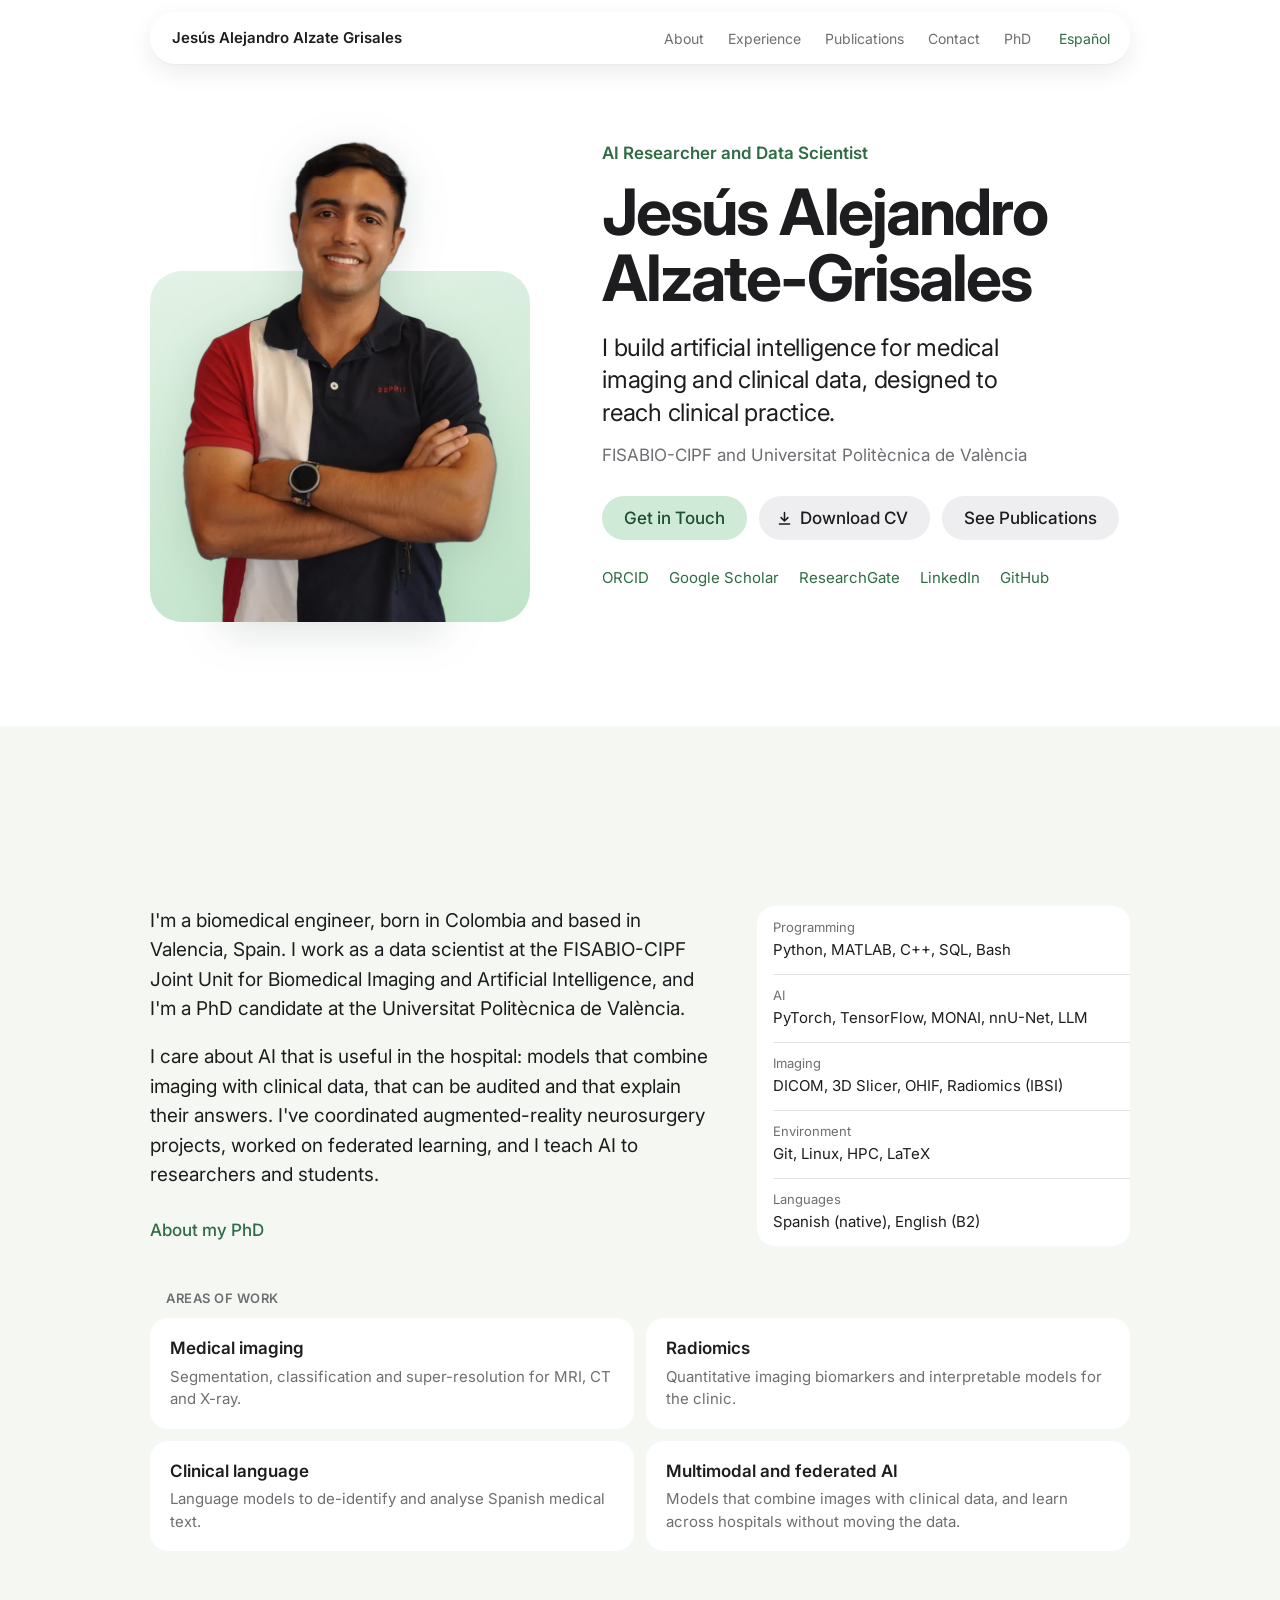
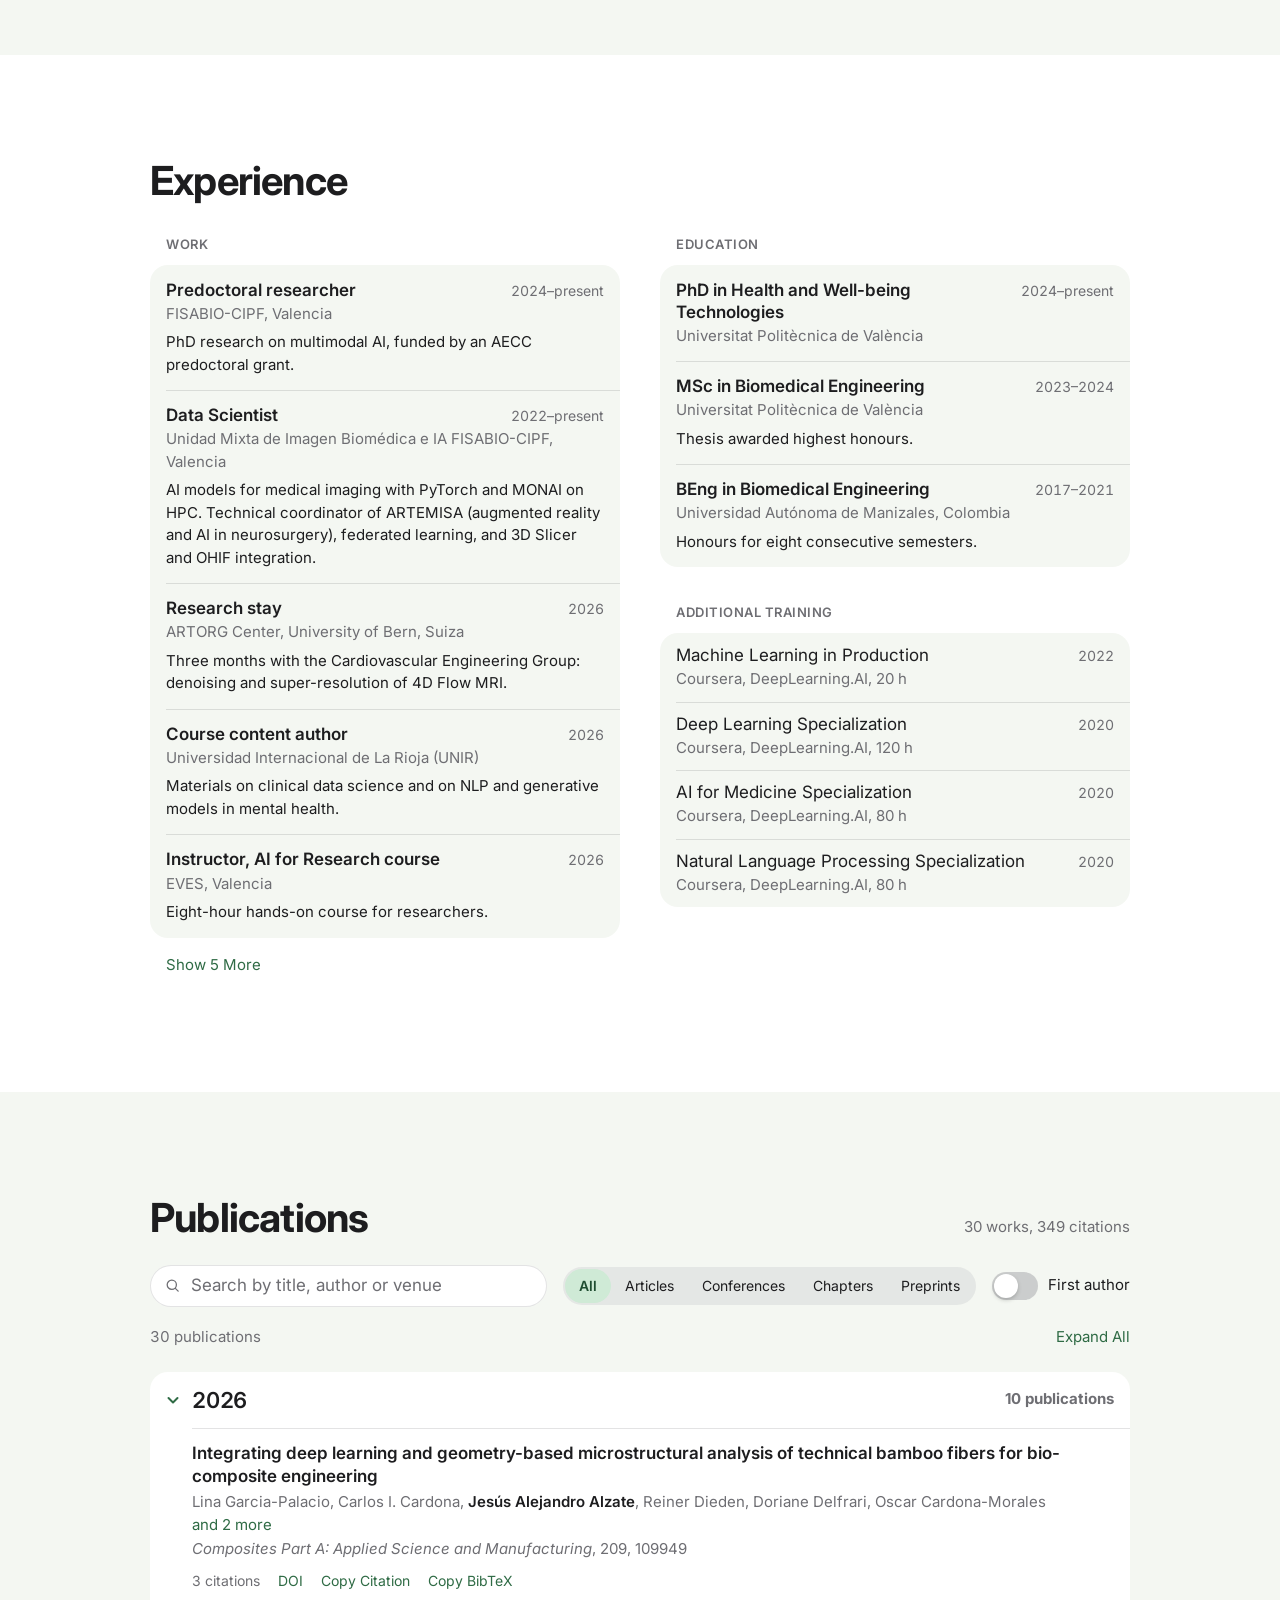
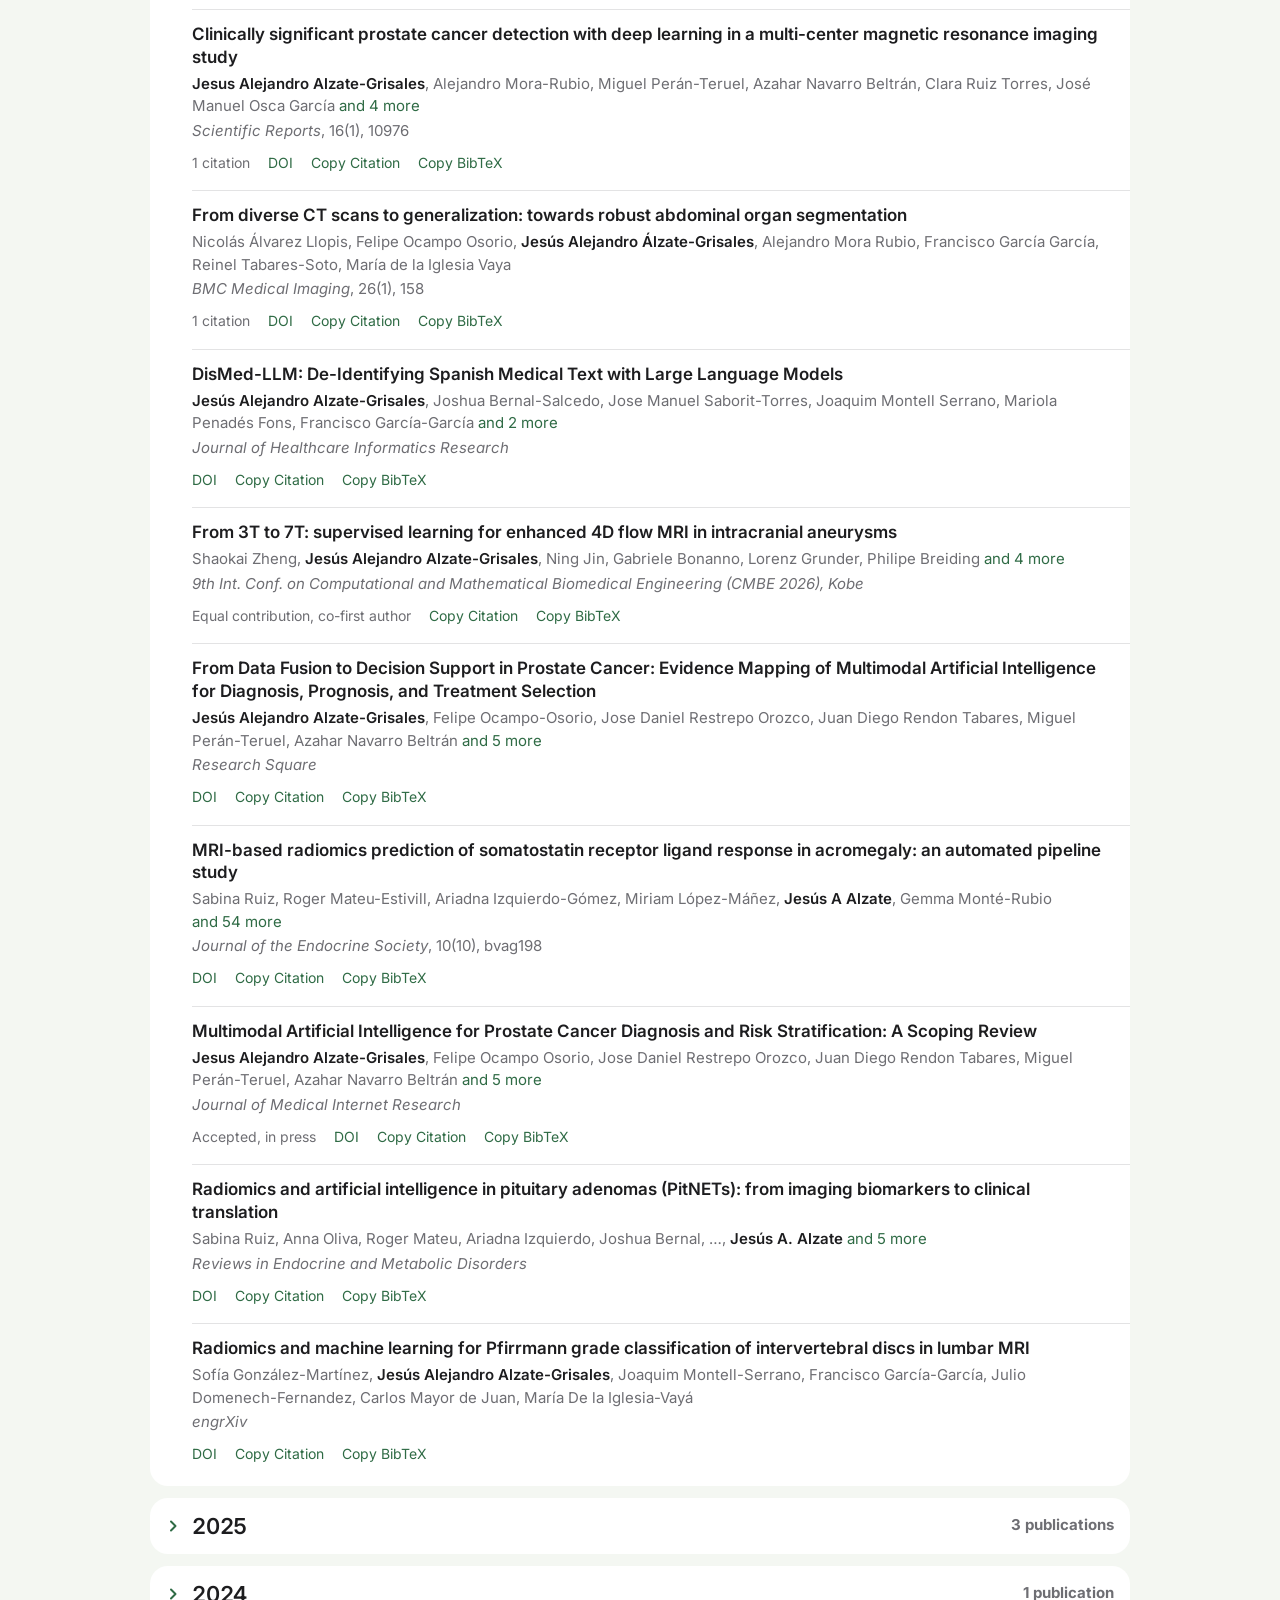
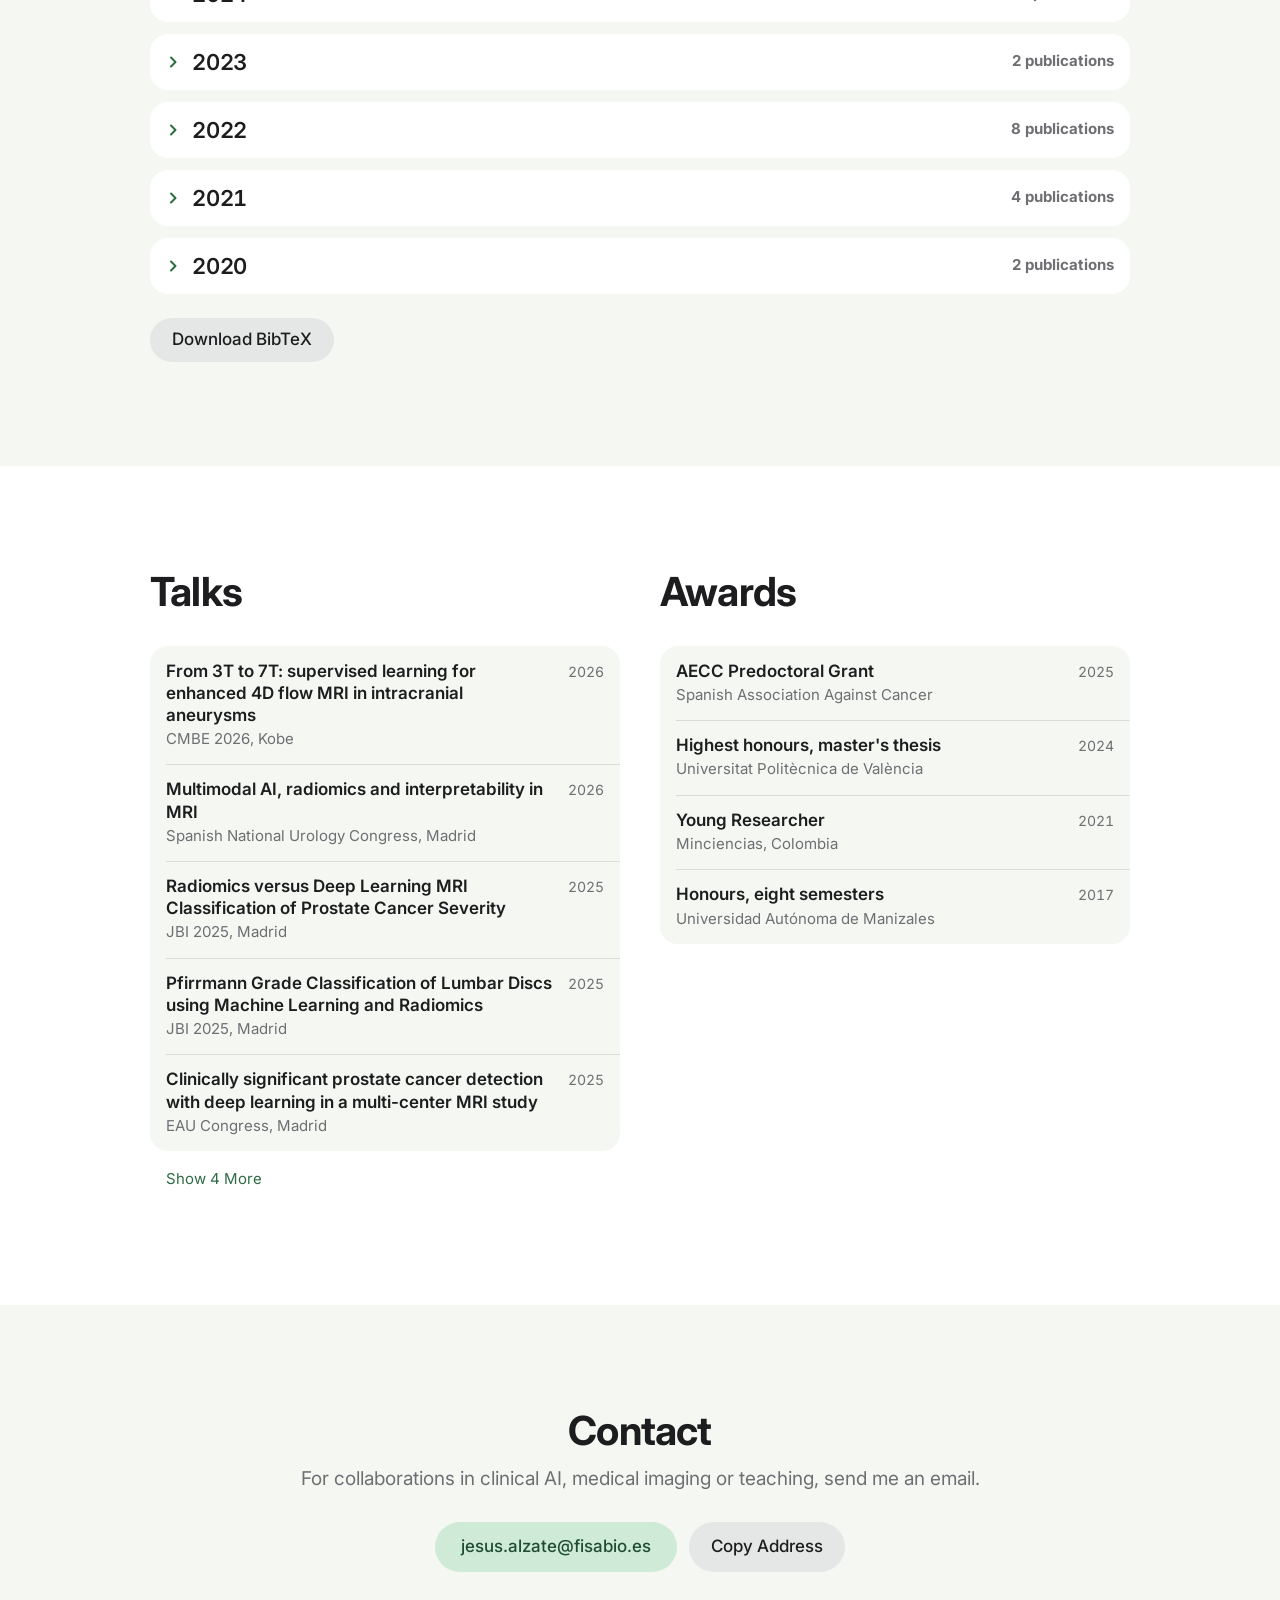
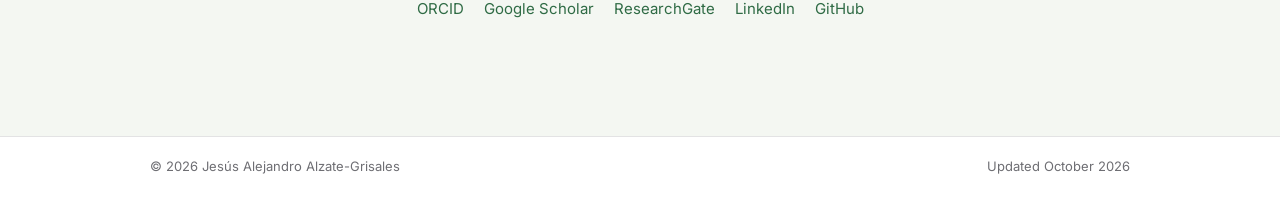
==== commit 49e79b37: "Redesign the PhD page and add two explainer videos PhD page, reviewed against Apple's HIG: - Hero in" ====
--- a/index.html
+++ b/index.html
@@ -15,7 +15,7 @@
   <link rel="preconnect" href="https://fonts.googleapis.com">
   <link rel="preconnect" href="https://fonts.gstatic.com" crossorigin>
   <link href="https://fonts.googleapis.com/css2?family=Inter:wght@400;500;600;700&display=swap" rel="stylesheet">
-  <link rel="stylesheet" href="styles.css?v=8">
+  <link rel="stylesheet" href="styles.css?v=12">
 </head>
 <body>
   <a class="skip" href="#main" data-i18n="skip">Saltar al contenido</a>
@@ -164,9 +164,9 @@
   <div class="toast" id="toast" role="status" aria-live="polite"></div>
   <noscript><p class="noscript">La lista de publicaciones necesita JavaScript. Consulta el perfil completo en <a href="https://orcid.org/0000-0003-1021-2050">ORCID</a>.</p></noscript>
 
-  <script src="data/content.js?v=8"></script>
-  <script src="data/publications.js?v=8"></script>
-  <script src="js/i18n.js?v=8"></script>
-  <script src="js/app.js?v=8"></script>
+  <script src="data/content.js?v=12"></script>
+  <script src="data/publications.js?v=12"></script>
+  <script src="js/i18n.js?v=12"></script>
+  <script src="js/app.js?v=12"></script>
 </body>
 </html>
--- a/styles.css
+++ b/styles.css
@@ -17,6 +17,8 @@
   --plate-top: #e3f2e6;          /* portrait plate */
   --plate-bottom: #bfe3c8;
   --plate-shadow: rgba(31, 77, 49, 0.16);
+  --meter: #3f8a5a;              /* progress fill, 3.7:1 on its track */
+  --meter-hatch: rgba(63, 138, 90, 0.75);
   --switch-on: #7cc792;
   --nav-bg: rgba(255, 255, 255, 0.72);
   --nav-shadow: 0 1px 2px rgba(0,0,0,.04), 0 8px 24px rgba(0,0,0,.08);
@@ -42,6 +44,8 @@
     --plate-top: #2c4535;
     --plate-bottom: #1b2b21;
     --plate-shadow: rgba(0, 0, 0, 0.45);
+    --meter: #7cc792;
+    --meter-hatch: rgba(124, 199, 146, 0.6);
     --switch-on: #5fae78;
     --nav-bg: rgba(36, 36, 38, 0.72);
     --nav-shadow: 0 0 0 1px rgba(255,255,255,.08), 0 8px 24px rgba(0,0,0,.5);
@@ -49,7 +53,7 @@
   .section--grouped { border-top: 1px solid var(--separator); }
 }
 @media (prefers-contrast: more) {
-  :root { --ink-2: var(--ink); --separator: rgba(127, 127, 127, 0.7); }
+  :root { --ink-2: var(--ink); --separator: rgba(127, 127, 127, 0.7); --meter-hatch: var(--meter); }
 }
 
 /* ---------- Base ---------- */
@@ -262,35 +266,55 @@
 .toast.is-on { opacity: 1; }
 
 /* ---------- PhD page ---------- */
-.phero { padding: 112px 0 clamp(56px, 8vw, 88px); }
+/* hero: the story on the leading side, the live status card on the trailing side */
+.phero { padding: 104px 0 clamp(56px, 8vw, 88px); }
+.phero__grid { display: grid; grid-template-columns: minmax(0, 1fr) minmax(320px, 420px); gap: 32px clamp(32px, 6vw, 72px); align-items: start; }
+@media (max-width: 900px) { .phero__grid { grid-template-columns: 1fr; } }
 .back { display: inline-flex; align-items: center; min-height: 44px; font-size: .9375rem; margin-bottom: 8px; }
 .back::before { content: "‹"; font-size: 1.4em; line-height: 1; margin-right: 6px; }
 .phero h1 { font-size: clamp(3rem, 8vw, 5.5rem); font-weight: 700; letter-spacing: -0.04em; line-height: 1; }
-.phero__title { margin: 16px 0 0; color: var(--ink-2); font-size: 1.0625rem; max-width: 62ch; }
-.phero__lede { margin: 24px 0 0; font-size: clamp(1.25rem, 2.1vw, 1.5rem); line-height: 1.35; letter-spacing: -0.01em; max-width: 34ch; }
-.lead { color: var(--ink-2); max-width: 62ch; margin: -16px 0 24px; }
-
-.status { margin-top: 36px; background: var(--grouped); border-radius: var(--radius); padding: 20px; max-width: 640px; }
+.phero__lede { margin: 20px 0 0; font-size: clamp(1.25rem, 2.1vw, 1.5rem); line-height: 1.35; letter-spacing: -0.01em; max-width: 30ch; }
+.phero__title { margin: 24px 0 0; padding-top: 16px; border-top: 1px solid var(--separator); color: var(--ink-2); font-size: .9375rem; max-width: 56ch; }
+.phero__title > span:first-child { display: block; font-size: .8125rem; font-weight: 600; color: var(--ink); margin-bottom: 2px; }
+.lead { color: var(--ink-2); max-width: 62ch; margin: -16px 0 16px; }
+
+.status { background: var(--grouped); border-radius: 22px; padding: 22px 22px 18px; }
 @media (prefers-color-scheme: dark) { .status { background: var(--card); } }
 .status__top { display: flex; justify-content: space-between; align-items: baseline; gap: 12px; margin-bottom: 12px; }
 .status__label { font-weight: 600; }
 .status__value { font: 600 1.375rem/1 var(--font-display); font-variant-numeric: tabular-nums; color: var(--green); }
 .status__text { margin: 14px 0 0; font-size: .9375rem; }
-.status__updated { margin: 8px 0 0; font-size: .8125rem; color: var(--ink-2); }
-
-/* progress shown as a range: solid up to what is certain, soft up to the reported ceiling */
+.status__updated { margin: 14px 0 0; font-size: .8125rem; color: var(--ink-2); }
+
+/* the signature: progress as an honest range. Solid up to what is certain, hatched up to the
+   report's upper bound. The hatching is a shape cue, so the range never relies on tint alone. */
 .bar { position: relative; height: 10px; border-radius: 10px; background: var(--fill); overflow: hidden; }
-.bar--thin { height: 6px; margin-top: 10px; }
+.bar--thin { height: 8px; margin-top: 10px; }
 .bar__done, .bar__range { position: absolute; inset: 0 auto 0 0; border-radius: inherit; }
-.bar__range { width: var(--to); background: var(--pastel); opacity: .55; }
-.bar__done { width: var(--from); background: var(--switch-on); z-index: 1; }
+.bar__range { width: var(--to); background: repeating-linear-gradient(-45deg, var(--meter-hatch) 0 2px, transparent 2px 5px); box-shadow: inset 0 0 0 1px var(--meter-hatch); }
+.bar__done { width: var(--from); background: var(--meter); z-index: 1; }
 .js .bar__done, .js .bar__range { transition: width 1.1s var(--ease-out) .2s; }
 .js .stagger:not(.is-in) .bar__done, .js .stagger:not(.is-in) .bar__range { width: 0; }
-
-.facts { margin: 24px 0 0; display: grid; grid-template-columns: repeat(auto-fit, minmax(220px, 1fr)); gap: 0 32px; max-width: 980px; }
-.facts div { padding: 12px 0; border-top: 1px solid var(--separator); }
-.facts dt { font-size: .8125rem; color: var(--ink-2); }
-.facts dd { margin: 2px 0 0; font-size: .9375rem; }
+.legend { display: flex; flex-wrap: wrap; gap: 4px 18px; margin: 10px 0 0; font-size: .8125rem; color: var(--ink-2); }
+.legend > span { display: inline-flex; align-items: center; gap: 7px; }
+.legend i { width: 18px; height: 8px; border-radius: 8px; }
+.legend__done { background: var(--meter); }
+.legend__range { background: repeating-linear-gradient(-45deg, var(--meter-hatch) 0 2px, transparent 2px 5px); box-shadow: inset 0 0 0 1px var(--meter-hatch); }
+.legend--plan { margin: 0 0 16px; }
+
+/* the explainer film: full width under the header, same canvas colour as the film itself */
+.film { margin: clamp(40px, 6vw, 64px) 0 0; }
+.film video { display: block; width: 100%; height: auto; aspect-ratio: 16 / 9; border-radius: 22px; background: #f4f7f2; box-shadow: 0 1px 2px rgba(0,0,0,.05), 0 18px 48px rgba(31, 77, 49, .12); }
+@media (prefers-color-scheme: dark) { .film video { box-shadow: 0 0 0 1px rgba(255,255,255,.08); } }
+.film figcaption { margin-top: 12px; font-size: .875rem; color: var(--ink-2); }
+.film--paper { margin: 0 0 32px; }
+.film figcaption a { display: inline-flex; align-items: center; min-height: 32px; margin-left: 6px; font-weight: 500; }
+
+/* key facts as rows inside the status card */
+.facts { margin: 16px 0 0; border-top: 1px solid var(--separator); }
+.facts div { display: grid; grid-template-columns: 7.5em 1fr; gap: 12px; padding: 9px 0; border-bottom: 1px solid var(--separator); }
+.facts dt { font-size: .8125rem; color: var(--ink-2); padding-top: 1px; }
+.facts dd { margin: 0; font-size: .875rem; }
 
 .why { display: grid; grid-template-columns: repeat(3, 1fr); gap: 12px; }
 .card { background: var(--card); border-radius: var(--radius); padding: 20px 22px; }
@@ -320,34 +344,58 @@
   .flow__step:not(:last-child)::after { top: auto; right: auto; bottom: -19px; left: 32px; transform: rotate(135deg); }
 }
 
-.objectives { counter-reset: obj; }
-.objectives li { counter-increment: obj; padding-left: 52px; }
-.objectives li::after { content: counter(obj); position: absolute; left: 16px; top: 14px; width: 24px; height: 24px; border-radius: 50%; background: var(--pastel-soft); color: var(--green); font-size: .8125rem; font-weight: 600; display: grid; place-items: center; }
-
-.figures { display: grid; grid-template-columns: repeat(3, 1fr); gap: 12px; }
-.figure { background: var(--card); border-radius: var(--radius); padding: 20px 22px; }
-.figure__value { display: block; font: 700 clamp(2rem, 4vw, 2.75rem)/1 var(--font-display); letter-spacing: -0.03em; color: var(--green); font-variant-numeric: tabular-nums; }
-.figure__label { display: block; font-weight: 600; margin-top: 8px; }
-.figure p { margin: 4px 0 0; font-size: .9375rem; color: var(--ink-2); }
-@media (max-width: 760px) { .figures { grid-template-columns: 1fr; } }
+/* ids that exist in the proposal itself: O1–O5 objectives, PT1–PT7 work packages */
+.pkg__id { color: var(--green); font-weight: 600; font-variant-numeric: tabular-nums; margin-right: 4px; }
+.objectives li { display: grid; grid-template-columns: 2.4em 1fr; align-items: baseline; }
+.objectives .pkg__id { font-size: .9375rem; }
+
+/* the datasets as one strip of three, not three trophy cards */
+.figures { display: grid; grid-template-columns: repeat(3, 1fr); background: var(--card); border-radius: var(--radius); }
+.figure { padding: 18px 22px 20px; }
+.figure + .figure { border-left: 1px solid var(--separator); }
+.figure__head { margin: 0; line-height: 1.25; }
+.figure__value { display: block; margin-bottom: 6px; font: 700 1.75rem/1 var(--font-display); letter-spacing: -0.02em; color: var(--green); font-variant-numeric: tabular-nums; }
+.figure__label { font-weight: 600; }
+.figure__text { margin: 8px 0 0; font-size: .9375rem; color: var(--ink-2); }
+@media (max-width: 760px) {
+  .figures { grid-template-columns: 1fr; }
+  .figure + .figure { border-left: 0; border-top: 1px solid var(--separator); }
+}
 
 .results { display: grid; grid-template-columns: repeat(2, 1fr); gap: 12px; }
-.result { background: var(--grouped); border-radius: var(--radius); padding: 24px; }
+.result { display: flex; flex-direction: column; background: var(--grouped); border-radius: var(--radius); padding: 22px 24px; }
 @media (prefers-color-scheme: dark) { .result { background: var(--card); } }
-.result__metric { margin: 0 0 12px; }
-.result__metric span { font: 700 clamp(2.25rem, 4.4vw, 3rem)/1 var(--font-display); letter-spacing: -0.03em; color: var(--green); font-variant-numeric: tabular-nums; }
-.result__metric small { font-size: .9375rem; color: var(--ink-2); margin-left: 4px; }
+.result__metric { margin: 0 0 10px; }
+.result__metric span { font: 700 1.75rem/1 var(--font-display); letter-spacing: -0.02em; color: var(--green); font-variant-numeric: tabular-nums; }
+.result__metric small { font-size: .875rem; font-weight: 600; color: var(--ink-2); margin-left: 4px; }
 .result h3 { font-size: 1.1875rem; font-weight: 600; margin-bottom: 6px; }
 .result p { font-size: .9375rem; }
-.result__src { margin: 0; color: var(--ink-2); font-size: .875rem; }
+.result__src { margin: auto 0 0; padding-top: 12px; color: var(--ink-2); font-size: .875rem; }
 @media (max-width: 760px) { .results { grid-template-columns: 1fr; } }
 
-.pkg__id { color: var(--green); font-variant-numeric: tabular-nums; margin-right: 4px; }
-.plan__cols { margin-top: 8px; }
-.timeline .item__title { font-weight: 600; }
+/* what comes next: open rings, the same marker the milestones fill in once they happen */
+.next li { padding-left: 40px; font-size: .9375rem; }
+.next li::after { content: ""; position: absolute; left: 17px; top: 21px; width: 10px; height: 10px; border-radius: 50%; box-shadow: inset 0 0 0 2px var(--meter); }
+
+/* milestones on a rail, grouped by year: the year column says when, the rail says in order */
+.mile { display: grid; grid-template-columns: 72px 1fr; gap: 0 20px; }
+.mile + .mile { margin-top: 6px; }
+.mile__label { margin: 0; padding-top: 14px; font: 600 1.0625rem/1.3 var(--font-display); color: var(--green); font-variant-numeric: tabular-nums; }
+.mile__items { list-style: none; margin: 0; padding: 0 0 0 22px; border-left: 2px solid var(--separator); }
+.mile__items li { position: relative; padding: 12px 0; }
+.mile__items li::before { content: ""; position: absolute; left: -28px; top: 19px; width: 10px; height: 10px; border-radius: 50%; background: var(--meter); box-shadow: 0 0 0 3px var(--grouped); }
+@media (prefers-color-scheme: dark) { .mile__items li::before { box-shadow: 0 0 0 3px var(--bg); } }
+.mile__items .item__title { font-weight: 600; }
+@media (max-width: 600px) {
+  .mile { grid-template-columns: 1fr; }
+  .mile__label { padding: 8px 0 0; }
+}
 
 #outFilter { margin-bottom: 16px; }
-.out__meta { display: flex; flex-wrap: wrap; align-items: center; gap: 4px 14px; margin-top: 6px; font-size: .875rem; color: var(--ink-2); }
+.seg__count { font-size: .75rem; color: var(--ink-2); font-variant-numeric: tabular-nums; margin-left: 2px; }
+.seg button[aria-checked="true"] .seg__count { color: inherit; opacity: .75; }
+.out__meta { display: flex; flex-wrap: wrap; align-items: center; gap: 0 14px; margin-top: 4px; font-size: .875rem; color: var(--ink-2); }
+.out__meta a { display: inline-flex; align-items: center; min-height: 32px; font-weight: 500; }
 .chip { display: inline-flex; align-items: center; min-height: 22px; padding: 0 9px; border-radius: 980px; font-size: .75rem; font-weight: 600; background: var(--fill); color: var(--ink); }
 .chip--published, .chip--accepted { background: var(--pastel); color: var(--on-pastel); }
 
